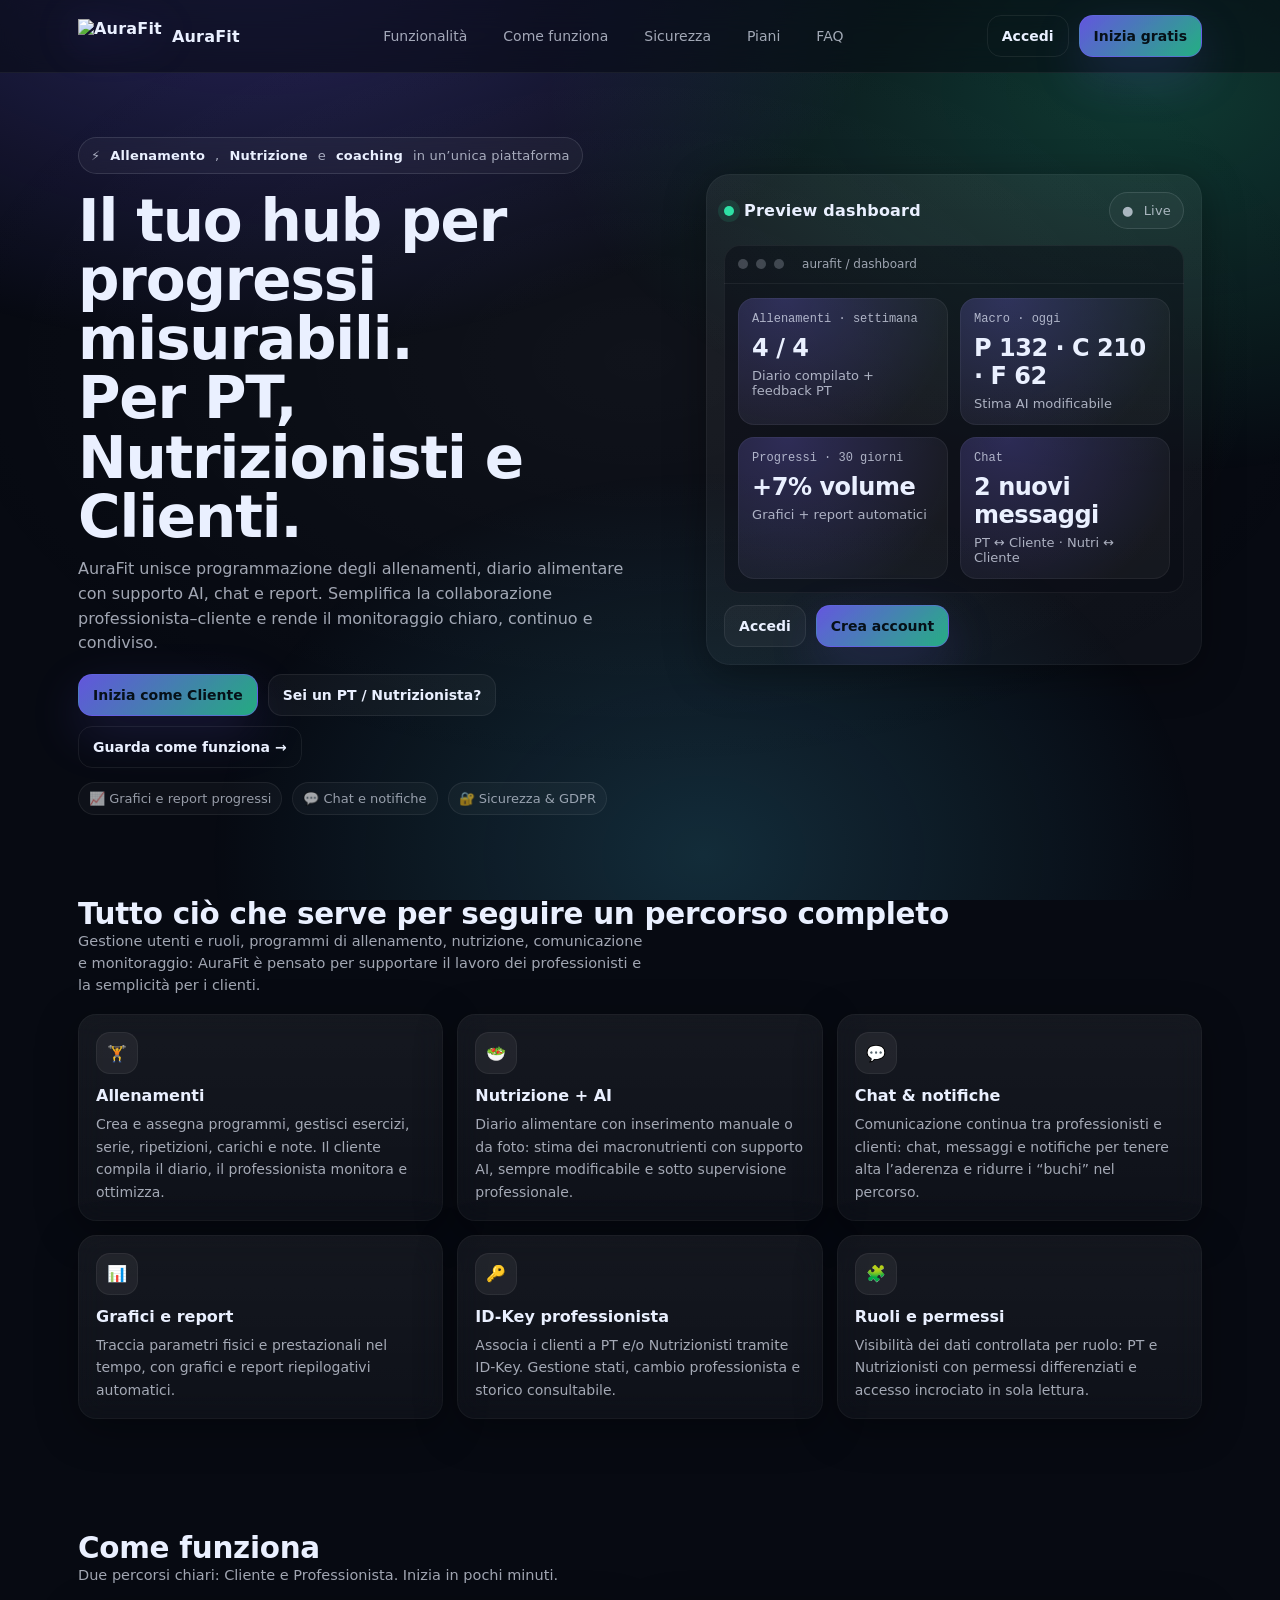
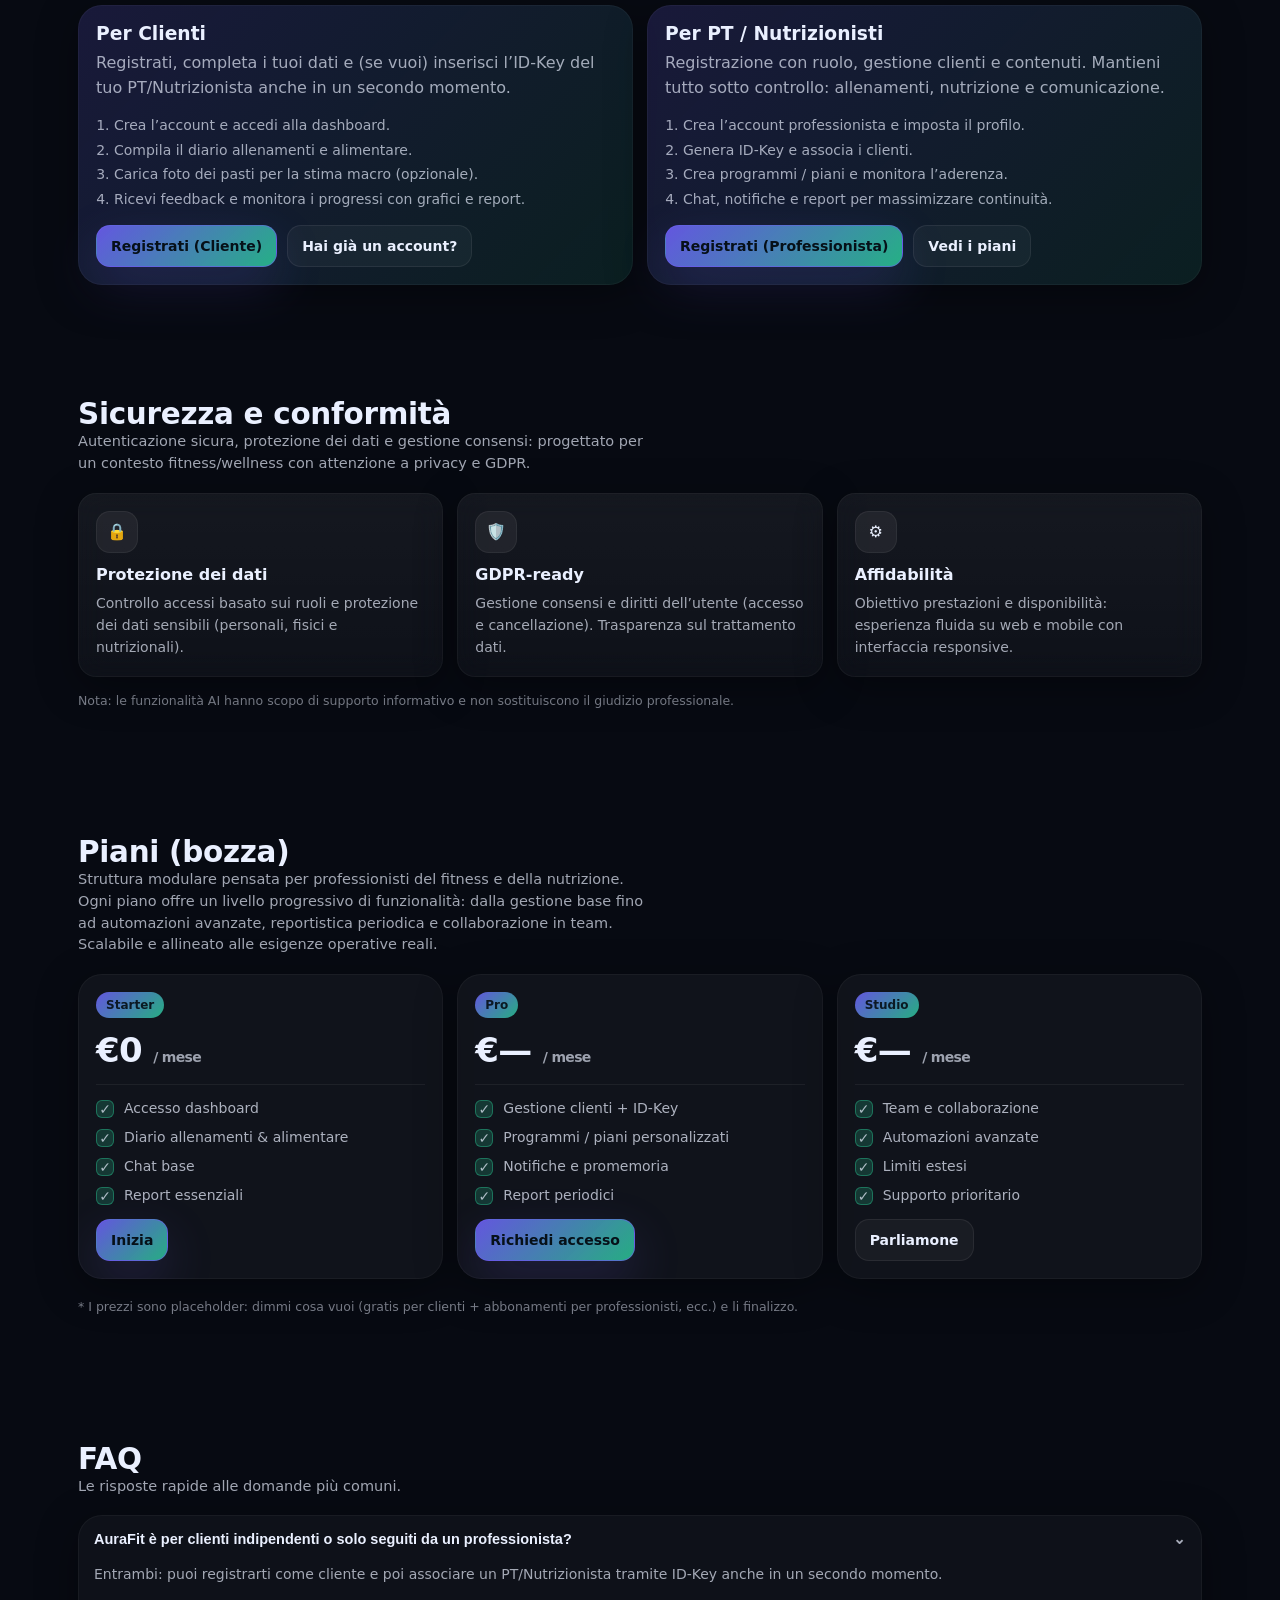
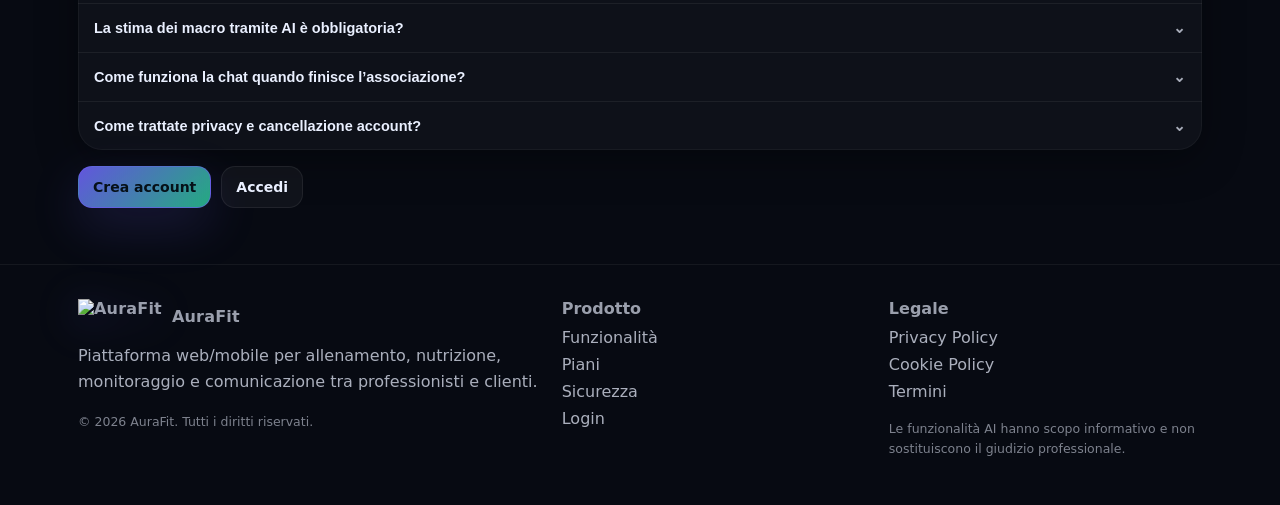
==== public/index_og.html @ 14cbbc84 "restyle landing page" ====
<!doctype html>
<html lang="it">
<head>
  <meta charset="utf-8" />
  <meta name="viewport" content="width=device-width,initial-scale=1" />
  <title>AuraFit — Allenamento, nutrizione e coaching in un’unica piattaforma</title>
  <meta name="description" content="AuraFit è la piattaforma per Personal Trainer, Nutrizionisti e Clienti: allenamenti, nutrizione con AI, chat e report. Sicura e GDPR-ready." />
  <meta property="og:title" content="AuraFit — Allenamento, nutrizione e coaching in un’unica piattaforma" />
  <meta property="og:description" content="Programmi di allenamento, diario alimentare con AI, chat e monitoraggio progressi. Per PT, Nutrizionisti e Clienti." />
  <meta property="og:type" content="website" />
  <meta name="theme-color" content="#0B0F19" />

  <style>
  :root{
    --bg:#070A12;
    --card: rgba(255,255,255,.06);
    --card2: rgba(255,255,255,.09);
    --text:#EAF0FF;
    --muted: rgba(234,240,255,.68);
    --line: rgba(234,240,255,.12);
    --brand1:#6D5EF3;
    --brand2:#2EE1A5;
    --brand3:#4CC9F0;
    --shadow: 0 18px 60px rgba(0,0,0,.45);
    --radius: 18px;
    --radius2: 24px;
    --max: 1160px;
    --mono: ui-monospace, SFMono-Regular, Menlo, Monaco, Consolas, "Liberation Mono","Courier New", monospace;
    --sans: ui-sans-serif, system-ui, -apple-system, Segoe UI, Roboto, Helvetica, Arial, "Apple Color Emoji","Segoe UI Emoji";
  }

  *{box-sizing:border-box}
  html, body { height: 100%; }

body{
  margin:0;
  font-family: var(--sans);
  color: var(--text);
  background: var(--bg);          /* UNIFORME */
  overflow-x:hidden;
  position: relative;
}

/* Layer fisso con l'effetto (non crea bande tra sezioni) */
body::before{
  content:"";
  position: fixed;
  inset: 0;
  z-index: -1;
  pointer-events: none;

  background:
    radial-gradient(1200px 800px at 20% -10%, rgba(109,94,243,.35), transparent 55%),
    radial-gradient(1100px 700px at 90% 10%, rgba(46,225,165,.22), transparent 55%),
    radial-gradient(900px 700px at 55% 95%, rgba(76,201,240,.18), transparent 55%);
}

/* (Opzionale) Un “velo” per rendere tutto più uniforme */
body::after{
  content:"";
  position: fixed;
  inset: 0;
  z-index: -1;
  pointer-events:none;

  background: radial-gradient(1200px 700px at 50% 40%, rgba(255,255,255,.04), transparent 60%);
}
  a{color:inherit; text-decoration:none}
  .container{width:100%; max-width: var(--max); margin:0 auto; padding:0 18px}

  .pill{
    display:inline-flex; align-items:center; gap:10px;
    padding:10px 12px;
    border: 1px solid var(--line);
    background: rgba(255,255,255,.04);
    border-radius: 999px;
    color: var(--muted);
    font-size: 13px;
    letter-spacing:.2px;
    backdrop-filter: blur(10px);
  }
  .pill b{color:var(--text)}

  .topbar{
    position: sticky; top:0; z-index:50;
    background: rgba(7,10,18,.55);
    backdrop-filter: blur(16px);
    border-bottom: 1px solid rgba(255,255,255,.06); /* più soft */
  }
  .nav{
    display:flex; align-items:center; justify-content:space-between;
    height:72px;
  }
  .brand{
    display:flex; align-items:center; gap:10px;
    font-weight: 700;
    letter-spacing:.2px;
  }
  .logo{
    width:34px;height:34px;border-radius: 10px;
    background: linear-gradient(135deg, var(--brand1), var(--brand2));
    box-shadow: 0 10px 30px rgba(109,94,243,.18);
    position:relative;
    overflow:hidden;
  }
    .logo-img{
  height: 34px;
  width: auto;
  display: block;
  filter: drop-shadow(0 6px 20px rgba(109,94,243,.35));
}

  .navlinks{display:flex; align-items:center; gap:16px}
  .navlinks a{
    color: var(--muted);
    padding:10px 10px;
    border-radius: 12px;
    transition: background .2s ease, color .2s ease;
    font-size: 14px;
  }
  .navlinks a:hover{background: rgba(255,255,255,.06); color: var(--text)}

  .actions{display:flex; align-items:center; gap:10px}
  .btn{
    display:inline-flex; align-items:center; justify-content:center; gap:10px;
    padding:12px 14px;
    border-radius: 14px;
    border: 1px solid rgba(255,255,255,.07); /* più soft */
    background: rgba(255,255,255,.04);
    color: var(--text);
    font-weight: 650;
    font-size: 14px;
    cursor:pointer;
    transition: transform .15s ease, background .2s ease, border-color .2s ease;
    white-space:nowrap;
  }
  .btn:hover{background: rgba(255,255,255,.07)}
  .btn:active{transform: translateY(1px)}
  .btn.primary{
    border-color: rgba(109,94,243,.55);
    background: linear-gradient(135deg, rgba(109,94,243,.9), rgba(46,225,165,.75));
    color: #061018;
    box-shadow: 0 18px 50px rgba(109,94,243,.18);
  }
  .btn.primary:hover{filter:saturate(1.06)}
  .btn.ghost{background: transparent;}

  .menuBtn{
    display:none;
    width:42px;height:42px;
    border-radius: 14px;
    border: 1px solid rgba(255,255,255,.07);
    background: rgba(255,255,255,.04);
    color: var(--text);
    cursor:pointer;
  }

  /* Mobile menu: MAI visibile su desktop */
  .mobileMenu{
    display:none;
    padding: 10px 0 14px;
    border-top: 1px solid rgba(255,255,255,.06); /* più soft */
  }
  @media (min-width: 981px){
    .mobileMenu{ display:none !important; }
  }
  @media (max-width: 980px){
    .mobileMenu.open{ display:block; }
  }

  /* Hero */
  .hero{ padding: 64px 0 26px; }
  .heroGrid{
    display:grid;
    grid-template-columns: 1.1fr .9fr;
    gap: 22px;
    align-items: start;
  }
  h1{
    margin: 18px 0 10px;
    font-size: clamp(34px, 4.6vw, 58px);
    line-height: 1.02;
    letter-spacing: -0.02em;
  }
  .lead{
    margin: 0 0 18px;
    color: var(--muted);
    font-size: clamp(15px, 1.25vw, 18px);
    line-height: 1.55;
    max-width: 56ch;
  }
  .heroCtas{display:flex; flex-wrap:wrap; gap:10px; margin-top: 18px}
  .micro{
    margin-top: 14px;
    display:flex; flex-wrap:wrap; gap:10px;
    color: rgba(234,240,255,.62);
    font-size: 13px;
  }
  .micro span{
    border: 1px solid rgba(255,255,255,.07); /* più soft */
    padding: 8px 10px;
    border-radius: 999px;
    background: rgba(255,255,255,.03);
  }

  /* Panels / Cards: niente bordi “netti”, ma inset soft per mantenere l’effetto */
  .panel,
  .card,
  .callout,
  .priceCard,
  .faq{
    border: none;
    box-shadow:
      0 10px 40px rgba(0,0,0,.35),
      inset 0 0 0 1px rgba(255,255,255,.04);
  }

  .panel{
    background: linear-gradient(180deg, rgba(255,255,255,.06), rgba(255,255,255,.03));
    border-radius: var(--radius2);
    overflow:hidden;
  }
  .panelTop{
    padding: 18px 18px 0;
    display:flex; align-items:center; justify-content:space-between;
    gap:14px;
  }
  .panelTitle{
    font-weight: 700;
    letter-spacing:.2px;
    display:flex; align-items:center; gap:10px;
  }
  .dot{
    width:10px;height:10px;border-radius:99px;
    background: var(--brand2);
    box-shadow: 0 0 0 6px rgba(46,225,165,.12);
  }
  .panelBody{padding: 16px 18px 18px}

  .mock{
    border: none;
    box-shadow: inset 0 0 0 1px rgba(255,255,255,.06);
    border-radius: 16px;
    background: rgba(7,10,18,.45);
    overflow:hidden;
  }
  .mockHeader{
    display:flex; align-items:center; gap:8px;
    padding: 12px 14px;
    border-bottom: 1px solid rgba(255,255,255,.06); /* più soft */
    color: rgba(234,240,255,.65);
    font-size: 12px;
  }
  .bubble{width:10px;height:10px;border-radius:99px; background: rgba(234,240,255,.22)}
  .mockGrid{
    padding: 14px;
    display:grid;
    grid-template-columns: 1fr 1fr;
    gap: 12px;
  }
  .tile{
    border: none;
    box-shadow: inset 0 0 0 1px rgba(255,255,255,.06);
    background: rgba(255,255,255,.04);
    border-radius: 16px;
    padding: 14px;
    min-height: 110px;
    position:relative;
    overflow:hidden;
  }
  .tile:after{
    content:"";
    position:absolute; inset:-40%;
    background: radial-gradient(circle at 30% 30%, rgba(109,94,243,.25), transparent 55%);
    transform: rotate(18deg);
    pointer-events:none;
  }
  .kpi{
    font-family: var(--mono);
    font-size: 12px;
    color: rgba(234,240,255,.70);
    margin-bottom: 8px;
    position:relative;
    z-index:1;
  }
  .big{
    font-size: 24px;
    font-weight: 800;
    letter-spacing: -0.02em;
    position:relative;
    z-index:1;
  }
  .small{
    margin-top: 6px;
    color: rgba(234,240,255,.70);
    font-size: 13px;
    position:relative;
    z-index:1;
  }

  /* Sections: aggiunge “fade” tra sezioni per eliminare le bande orizzontali */
  section{
    padding: 56px 0;
    position: relative;
  }

  .sectionHead{
    display:flex; align-items:flex-end; justify-content:space-between; gap:16px;
    margin-bottom: 18px;
  }
  .sectionHead h2{
    margin:0;
    font-size: clamp(22px, 2.3vw, 34px);
    letter-spacing: -0.01em;
  }
  .sectionHead p{
    margin:0;
    color: var(--muted);
    max-width: 62ch;
    line-height: 1.5;
    font-size: 14.5px;
  }

  .grid3{
    display:grid;
    grid-template-columns: repeat(3, 1fr);
    gap: 14px;
  }
  .card{
    background: linear-gradient(180deg, rgba(255,255,255,.06), rgba(255,255,255,.03));
    border-radius: var(--radius);
    padding: 18px;
    backdrop-filter: blur(14px);
  }
  .card .icon{
    width:42px;height:42px;border-radius: 14px;
    display:grid; place-items:center;
    background: rgba(255,255,255,.06);
    box-shadow: inset 0 0 0 1px rgba(255,255,255,.06);
    margin-bottom: 12px;
  }
  .card h3{margin:0 0 8px; font-size: 16px}
  .card p{margin:0; color: var(--muted); line-height: 1.6; font-size: 14px}

  .split{
    display:grid;
    grid-template-columns: 1fr 1fr;
    gap: 14px;
    align-items: stretch;
  }
  .list{
    margin: 0;
    padding-left: 18px;
    color: var(--muted);
    line-height: 1.75;
    font-size: 14px;
  }
  .callout{
    background: linear-gradient(135deg, rgba(109,94,243,.18), rgba(46,225,165,.10));
    border-radius: var(--radius2);
    padding: 18px;
  }
  .callout h3{margin:0 0 6px}
  .callout p{margin:0; color: var(--muted); line-height:1.6}

  /* Pricing */
  .pricing{
    display:grid;
    grid-template-columns: repeat(3, 1fr);
    gap: 14px;
  }
  .priceCard{
    background: rgba(255,255,255,.04);
    border-radius: var(--radius2);
    padding: 18px;
    position:relative;
    overflow:hidden;
  }
  .badge{
    display:inline-flex; align-items:center;
    font-size: 12px;
    color: rgba(6,16,24,.92);
    background: linear-gradient(135deg, rgba(109,94,243,.9), rgba(46,225,165,.75));
    padding: 6px 10px;
    border-radius: 999px;
    font-weight: 700;
  }
  .price{
    margin-top: 12px;
    font-size: 34px;
    font-weight: 900;
    letter-spacing: -0.02em;
  }
  .price small{font-size: 14px; color: rgba(234,240,255,.65); font-weight: 600}
  .hr{
    height:1px;
    background: rgba(255,255,255,.06); /* più soft */
    margin: 14px 0
  }
  .ul{
    list-style:none; padding:0; margin:0;
    display:grid; gap:10px;
    color: rgba(234,240,255,.72);
    font-size: 14px;
    line-height:1.35;
  }
  .ul li{display:flex; gap:10px}
  .check{
    width:18px;height:18px;border-radius: 6px;
    background: rgba(46,225,165,.18);
    box-shadow: inset 0 0 0 1px rgba(46,225,165,.35);
    display:grid; place-items:center;
    flex: 0 0 auto;
    margin-top: 1px;
  }

  /* FAQ */
  .faq{
    border-radius: var(--radius2);
    overflow:hidden;
    background: rgba(255,255,255,.03);
  }
  .faqItem{border-top: 1px solid rgba(255,255,255,.06)} /* più soft */
  .faqItem:first-child{border-top:0}
  .faqQ{
    width:100%;
    text-align:left;
    padding: 16px 16px;
    background: transparent;
    border:0;
    color: var(--text);
    display:flex; align-items:center; justify-content:space-between;
    font-weight: 700;
    font-size: 14.5px;
    cursor:pointer;
  }
  .faqA{
    padding: 0 16px 16px;
    color: var(--muted);
    line-height: 1.7;
    font-size: 14px;
    display:none;
  }
  .faqItem.open .faqA{display:block}
  .chev{opacity:.7}

  /* Footer: niente linea netta */
  footer{
    padding: 34px 0 46px;
    border-top: 1px solid rgba(255,255,255,.06); /* più soft */
    color: rgba(234,240,255,.65);
  }
  .footGrid{
    display:grid;
    grid-template-columns: 1.2fr .8fr .8fr;
    gap: 14px;
    align-items:start;
  }
  .footGrid a{color: rgba(234,240,255,.72)}
  .footGrid a:hover{color: var(--text)}
  .fineprint{
    margin-top: 18px;
    font-size: 12.5px;
    color: rgba(234,240,255,.52);
    line-height: 1.6;
  }

  /* Mobile */
  @media (max-width: 980px){
    .heroGrid{grid-template-columns: 1fr}
    .panel{order:2}
    .grid3{grid-template-columns: 1fr}
    .split{grid-template-columns: 1fr}
    .pricing{grid-template-columns: 1fr}
    .footGrid{grid-template-columns: 1fr}
    .navlinks{display:none}
    .menuBtn{display:inline-grid; place-items:center}

    .mobileMenu a{
      display:block;
      padding: 12px 10px;
      border-radius: 12px;
      color: var(--muted);
    }
    .mobileMenu a:hover{background: rgba(255,255,255,.05); color: var(--text)}
    .actions .btn.ghost{display:none}
  }
</style>
</head>

<body>
  <header class="topbar">
    <div class="container">
      <nav class="nav" aria-label="Top navigation">
        <a class="brand" href="../public/">
          <img
            src="https://i.imgur.com/q8qW3dv.png"
            alt="AuraFit"
            class="logo-img"
            />
            <span>AuraFit</span>
        </a>

        <div class="navlinks" aria-label="Primary">
          <a href="#funzionalita">Funzionalità</a>
          <a href="#come-funziona">Come funziona</a>
          <a href="#sicurezza">Sicurezza</a>
          <a href="#piani">Piani</a>
          <a href="#faq">FAQ</a>
        </div>

        <div class="actions">
          <a class="btn ghost" href="login.php">Accedi</a>
          <a class="btn primary" href="register.php?tipo=cliente">Inizia gratis</a>
          <button class="menuBtn" id="menuBtn" aria-label="Apri menu">
            ☰
          </button>
        </div>
      </nav>

      <div class="mobileMenu" id="mobileMenu" aria-label="Mobile menu">
        <a href="#funzionalita">Funzionalità</a>
        <a href="#come-funziona">Come funziona</a>
        <a href="#sicurezza">Sicurezza</a>
        <a href="#piani">Piani</a>
        <a href="#faq">FAQ</a>
        <a href="login.php">Accedi</a>
      </div>
    </div>
  </header>

  <main>
    <!-- HERO -->
    <section class="hero">
      <div class="container">
        <span class="pill">
          <span aria-hidden="true">⚡</span>
          <b>Allenamento</b>, <b>Nutrizione</b> e <b>coaching</b> in un’unica piattaforma
        </span>

        <div class="heroGrid">
          <div>
            <h1>Il tuo hub per progressi misurabili.<br/>Per PT, Nutrizionisti e Clienti.</h1>
            <p class="lead">
              AuraFit unisce programmazione degli allenamenti, diario alimentare con supporto AI, chat e report.
              Semplifica la collaborazione professionista–cliente e rende il monitoraggio chiaro, continuo e condiviso.
            </p>

            <div class="heroCtas">
              <a class="btn primary" href="register.php?tipo=cliente">Inizia come Cliente</a>
              <a class="btn" href="register.php?tipo=professionista">Sei un PT / Nutrizionista?</a>
              <a class="btn ghost" href="#come-funziona">Guarda come funziona →</a>
            </div>

            <div class="micro" role="list">
              <span role="listitem">📈 Grafici e report progressi</span>
              <span role="listitem">💬 Chat e notifiche</span>
              <span role="listitem">🔐 Sicurezza & GDPR</span>
            </div>
          </div>

          <aside class="panel" aria-label="Preview dashboard">
            <div class="panelTop">
              <div class="panelTitle"><span class="dot"></span> Preview dashboard</div>
              <span class="pill"><span aria-hidden="true">●</span> Live</span>
            </div>
            <div class="panelBody">
              <div class="mock">
                <div class="mockHeader">
                  <span class="bubble"></span><span class="bubble"></span><span class="bubble"></span>
                  <span style="margin-left:10px;">aurafit / dashboard</span>
                </div>
                <div class="mockGrid">
                  <div class="tile">
                    <div class="kpi">Allenamenti · settimana</div>
                    <div class="big">4 / 4</div>
                    <div class="small">Diario compilato + feedback PT</div>
                  </div>
                  <div class="tile">
                    <div class="kpi">Macro · oggi</div>
                    <div class="big">P 132 · C 210 · F 62</div>
                    <div class="small">Stima AI modificabile</div>
                  </div>
                  <div class="tile">
                    <div class="kpi">Progressi · 30 giorni</div>
                    <div class="big">+7% volume</div>
                    <div class="small">Grafici + report automatici</div>
                  </div>
                  <div class="tile">
                    <div class="kpi">Chat</div>
                    <div class="big">2 nuovi messaggi</div>
                    <div class="small">PT ↔ Cliente · Nutri ↔ Cliente</div>
                  </div>
                </div>
              </div>

              <div style="margin-top:12px; display:flex; gap:10px; flex-wrap:wrap;">
                <a class="btn" href="login.php">Accedi</a>
                <a class="btn primary" href="register.php?tipo=cliente">Crea account</a>
              </div>
            </div>
          </aside>
        </div>
      </div>
    </section>

    <!-- FEATURES -->
    <section id="funzionalita">
      <div class="container">
        <div class="sectionHead">
          <div>
            <h2>Tutto ciò che serve per seguire un percorso completo</h2>
            <p>
              Gestione utenti e ruoli, programmi di allenamento, nutrizione, comunicazione e monitoraggio:
              AuraFit è pensato per supportare il lavoro dei professionisti e la semplicità per i clienti.
            </p>
          </div>
        </div>

        <div class="grid3">
          <article class="card">
            <div class="icon">🏋️</div>
            <h3>Allenamenti</h3>
            <p>
              Crea e assegna programmi, gestisci esercizi, serie, ripetizioni, carichi e note. Il cliente compila il diario,
              il professionista monitora e ottimizza.
            </p>
          </article>

          <article class="card">
            <div class="icon">🥗</div>
            <h3>Nutrizione + AI</h3>
            <p>
              Diario alimentare con inserimento manuale o da foto: stima dei macronutrienti con supporto AI,
              sempre modificabile e sotto supervisione professionale.
            </p>
          </article>

          <article class="card">
            <div class="icon">💬</div>
            <h3>Chat & notifiche</h3>
            <p>
              Comunicazione continua tra professionisti e clienti: chat, messaggi e notifiche per tenere alta l’aderenza
              e ridurre i “buchi” nel percorso.
            </p>
          </article>

          <article class="card">
            <div class="icon">📊</div>
            <h3>Grafici e report</h3>
            <p>
              Traccia parametri fisici e prestazionali nel tempo, con grafici e report riepilogativi automatici.
            </p>
          </article>

          <article class="card">
            <div class="icon">🔑</div>
            <h3>ID-Key professionista</h3>
            <p>
              Associa i clienti a PT e/o Nutrizionisti tramite ID-Key. Gestione stati, cambio professionista e storico consultabile.
            </p>
          </article>

          <article class="card">
            <div class="icon">🧩</div>
            <h3>Ruoli e permessi</h3>
            <p>
              Visibilità dei dati controllata per ruolo: PT e Nutrizionisti con permessi differenziati e accesso incrociato in sola lettura.
            </p>
          </article>
        </div>
      </div>
    </section>

    <!-- HOW IT WORKS -->
    <section id="come-funziona">
      <div class="container">
        <div class="sectionHead">
          <div>
            <h2>Come funziona</h2>
            <p>Due percorsi chiari: Cliente e Professionista. Inizia in pochi minuti.</p>
          </div>
        </div>

        <div class="split">
          <div class="callout">
            <h3>Per Clienti</h3>
            <p style="margin-bottom:12px;">
              Registrati, completa i tuoi dati e (se vuoi) inserisci l’ID-Key del tuo PT/Nutrizionista anche in un secondo momento.
            </p>
            <ol class="list">
              <li>Crea l’account e accedi alla dashboard.</li>
              <li>Compila il diario allenamenti e alimentare.</li>
              <li>Carica foto dei pasti per la stima macro (opzionale).</li>
              <li>Ricevi feedback e monitora i progressi con grafici e report.</li>
            </ol>
            <div style="margin-top:14px; display:flex; gap:10px; flex-wrap:wrap;">
              <a class="btn primary" href="register.php?tipo=cliente">Registrati (Cliente)</a>
              <a class="btn" href="login.php">Hai già un account?</a>
            </div>
          </div>

          <div class="callout">
            <h3>Per PT / Nutrizionisti</h3>
            <p style="margin-bottom:12px;">
              Registrazione con ruolo, gestione clienti e contenuti. Mantieni tutto sotto controllo: allenamenti, nutrizione e comunicazione.
            </p>
            <ol class="list">
              <li>Crea l’account professionista e imposta il profilo.</li>
              <li>Genera ID-Key e associa i clienti.</li>
              <li>Crea programmi / piani e monitora l’aderenza.</li>
              <li>Chat, notifiche e report per massimizzare continuità.</li>
            </ol>
            <div style="margin-top:14px; display:flex; gap:10px; flex-wrap:wrap;">
              <a class="btn primary" href="register.php?tipo=professionista">Registrati (Professionista)</a>
              <a class="btn" href="#piani">Vedi i piani</a>
            </div>
          </div>
        </div>
      </div>
    </section>

    <!-- SECURITY -->
    <section id="sicurezza">
      <div class="container">
        <div class="sectionHead">
          <div>
            <h2>Sicurezza e conformità</h2>
            <p>
              Autenticazione sicura, protezione dei dati e gestione consensi: progettato per un contesto fitness/wellness
              con attenzione a privacy e GDPR.
            </p>
          </div>
        </div>

        <div class="grid3">
          <article class="card">
            <div class="icon">🔒</div>
            <h3>Protezione dei dati</h3>
            <p>
              Controllo accessi basato sui ruoli e protezione dei dati sensibili (personali, fisici e nutrizionali).
            </p>
          </article>
          <article class="card">
            <div class="icon">🛡️</div>
            <h3>GDPR-ready</h3>
            <p>
              Gestione consensi e diritti dell’utente (accesso e cancellazione). Trasparenza sul trattamento dati.
            </p>
          </article>
          <article class="card">
            <div class="icon">⚙️</div>
            <h3>Affidabilità</h3>
            <p>
              Obiettivo prestazioni e disponibilità: esperienza fluida su web e mobile con interfaccia responsive.
            </p>
          </article>
        </div>

        <p class="fineprint" style="margin-top:14px;">
          Nota: le funzionalità AI hanno scopo di supporto informativo e non sostituiscono il giudizio professionale.
        </p>
      </div>
    </section>

    <!-- PRICING -->
    <section id="piani">
      <div class="container">
        <div class="sectionHead">
          <div>
            <h2>Piani (bozza)</h2>
            <p>
             Struttura modulare pensata per professionisti del fitness e della nutrizione.
               Ogni piano offre un livello progressivo di funzionalità: dalla gestione base fino ad automazioni avanzate,
                reportistica periodica e collaborazione in team. Scalabile e allineato alle esigenze operative reali.
            </p>
          </div>
        </div>

        <div class="pricing">
          <div class="priceCard">
            <div class="badge">Starter</div>
            <div class="price">€0 <small>/ mese</small></div>
            <div class="hr"></div>
            <ul class="ul">
              <li><span class="check">✓</span><span>Accesso dashboard</span></li>
              <li><span class="check">✓</span><span>Diario allenamenti & alimentare</span></li>
              <li><span class="check">✓</span><span>Chat base</span></li>
              <li><span class="check">✓</span><span>Report essenziali</span></li>
            </ul>
            <div style="margin-top:14px;">
              <a class="btn primary" href="register.php?tipo=cliente">Inizia</a>
            </div>
          </div>

          <div class="priceCard" style="border-color: rgba(109,94,243,.35);">
            <div class="badge">Pro</div>
            <div class="price">€— <small>/ mese</small></div>
            <div class="hr"></div>
            <ul class="ul">
              <li><span class="check">✓</span><span>Gestione clienti + ID-Key</span></li>
              <li><span class="check">✓</span><span>Programmi / piani personalizzati</span></li>
              <li><span class="check">✓</span><span>Notifiche e promemoria</span></li>
              <li><span class="check">✓</span><span>Report periodici</span></li>
            </ul>
            <div style="margin-top:14px;">
              <a class="btn primary" href="register.php?tipo=professionista">Richiedi accesso</a>
            </div>
          </div>

          <div class="priceCard">
            <div class="badge">Studio</div>
            <div class="price">€— <small>/ mese</small></div>
            <div class="hr"></div>
            <ul class="ul">
              <li><span class="check">✓</span><span>Team e collaborazione</span></li>
              <li><span class="check">✓</span><span>Automazioni avanzate</span></li>
              <li><span class="check">✓</span><span>Limiti estesi</span></li>
              <li><span class="check">✓</span><span>Supporto prioritario</span></li>
            </ul>
            <div style="margin-top:14px;">
              <a class="btn" href="#faq">Parliamone</a>
            </div>
          </div>
        </div>

        <p class="fineprint">
          * I prezzi sono placeholder: dimmi cosa vuoi (gratis per clienti + abbonamenti per professionisti, ecc.) e li finalizzo.
        </p>
      </div>
    </section>

    <!-- FAQ -->
    <section id="faq">
      <div class="container">
        <div class="sectionHead">
          <div>
            <h2>FAQ</h2>
            <p>Le risposte rapide alle domande più comuni.</p>
          </div>
        </div>

        <div class="faq" role="list">
          <div class="faqItem open" role="listitem">
            <button class="faqQ" type="button">
              AuraFit è per clienti indipendenti o solo seguiti da un professionista?
              <span class="chev">⌄</span>
            </button>
            <div class="faqA">
              Entrambi: puoi registrarti come cliente e poi associare un PT/Nutrizionista tramite ID-Key anche in un secondo momento.
            </div>
          </div>

          <div class="faqItem" role="listitem">
            <button class="faqQ" type="button">
              La stima dei macro tramite AI è obbligatoria?
              <span class="chev">⌄</span>
            </button>
            <div class="faqA">
              No. È un supporto opzionale: puoi inserire manualmente i pasti oppure usare la foto per velocizzare. I valori restano modificabili.
            </div>
          </div>

          <div class="faqItem" role="listitem">
            <button class="faqQ" type="button">
              Come funziona la chat quando finisce l’associazione?
              <span class="chev">⌄</span>
            </button>
            <div class="faqA">
              Alla cessazione dell’associazione la chat viene disabilitata, mantenendo lo storico consultabile dove previsto.
            </div>
          </div>

          <div class="faqItem" role="listitem">
            <button class="faqQ" type="button">
              Come trattate privacy e cancellazione account?
              <span class="chev">⌄</span>
            </button>
            <div class="faqA">
              AuraFit è progettato per supportare gestione consensi e diritti dell’utente (accesso e cancellazione), con attenzione alla conformità GDPR.
            </div>
          </div>
        </div>

        <div style="margin-top:16px; display:flex; gap:10px; flex-wrap:wrap;">
          <a class="btn primary" href="register.php?tipo=cliente">Crea account</a>
          <a class="btn" href="login.php">Accedi</a>
        </div>
      </div>
    </section>
  </main>

  <footer>
    <div class="container">
      <div class="footGrid">
        <div>
          <div class="brand" style="margin-bottom:10px;">
            <img
            src="https://i.imgur.com/q8qW3dv.png"
            alt="AuraFit"
            class="logo-img"
            />
            <span>AuraFit</span>
          </div>
          <div style="color: rgba(234,240,255,.72); line-height:1.6;">
            Piattaforma web/mobile per allenamento, nutrizione, monitoraggio e comunicazione tra professionisti e clienti.
          </div>
          <div class="fineprint">
            © <span id="year"></span> AuraFit. Tutti i diritti riservati.
          </div>
        </div>

        <div>
          <div style="font-weight:800; margin-bottom:10px;">Prodotto</div>
          <div style="display:grid; gap:8px;">
            <a href="#funzionalita">Funzionalità</a>
            <a href="#piani">Piani</a>
            <a href="#sicurezza">Sicurezza</a>
            <a href="login.php">Login</a>
          </div>
        </div>

        <div>
          <div style="font-weight:800; margin-bottom:10px;">Legale</div>
          <div style="display:grid; gap:8px;">
            <a href="#">Privacy Policy</a>
            <a href="#">Cookie Policy</a>
            <a href="#">Termini</a>
          </div>
          <div class="fineprint">
            Le funzionalità AI hanno scopo informativo e non sostituiscono il giudizio professionale.
          </div>
        </div>
      </div>
    </div>
  </footer>

  <script>
    // Navbar mobile
    const menuBtn = document.getElementById('menuBtn');
    const mobileMenu = document.getElementById('mobileMenu');
    if (menuBtn && mobileMenu) {
      menuBtn.addEventListener('click', () => {
        mobileMenu.classList.toggle('open');
      });
      mobileMenu.querySelectorAll('a').forEach(a => {
        a.addEventListener('click', () => mobileMenu.classList.remove('open'));
      });
    }

    // FAQ accordion
    document.querySelectorAll('.faqItem .faqQ').forEach(btn => {
      btn.addEventListener('click', () => {
        const item = btn.closest('.faqItem');
        const isOpen = item.classList.contains('open');
        document.querySelectorAll('.faqItem').forEach(x => x.classList.remove('open'));
        if (!isOpen) item.classList.add('open');
      });
    });

    // year
    document.getElementById('year').textContent = new Date().getFullYear();
  </script>
</body>
</html>
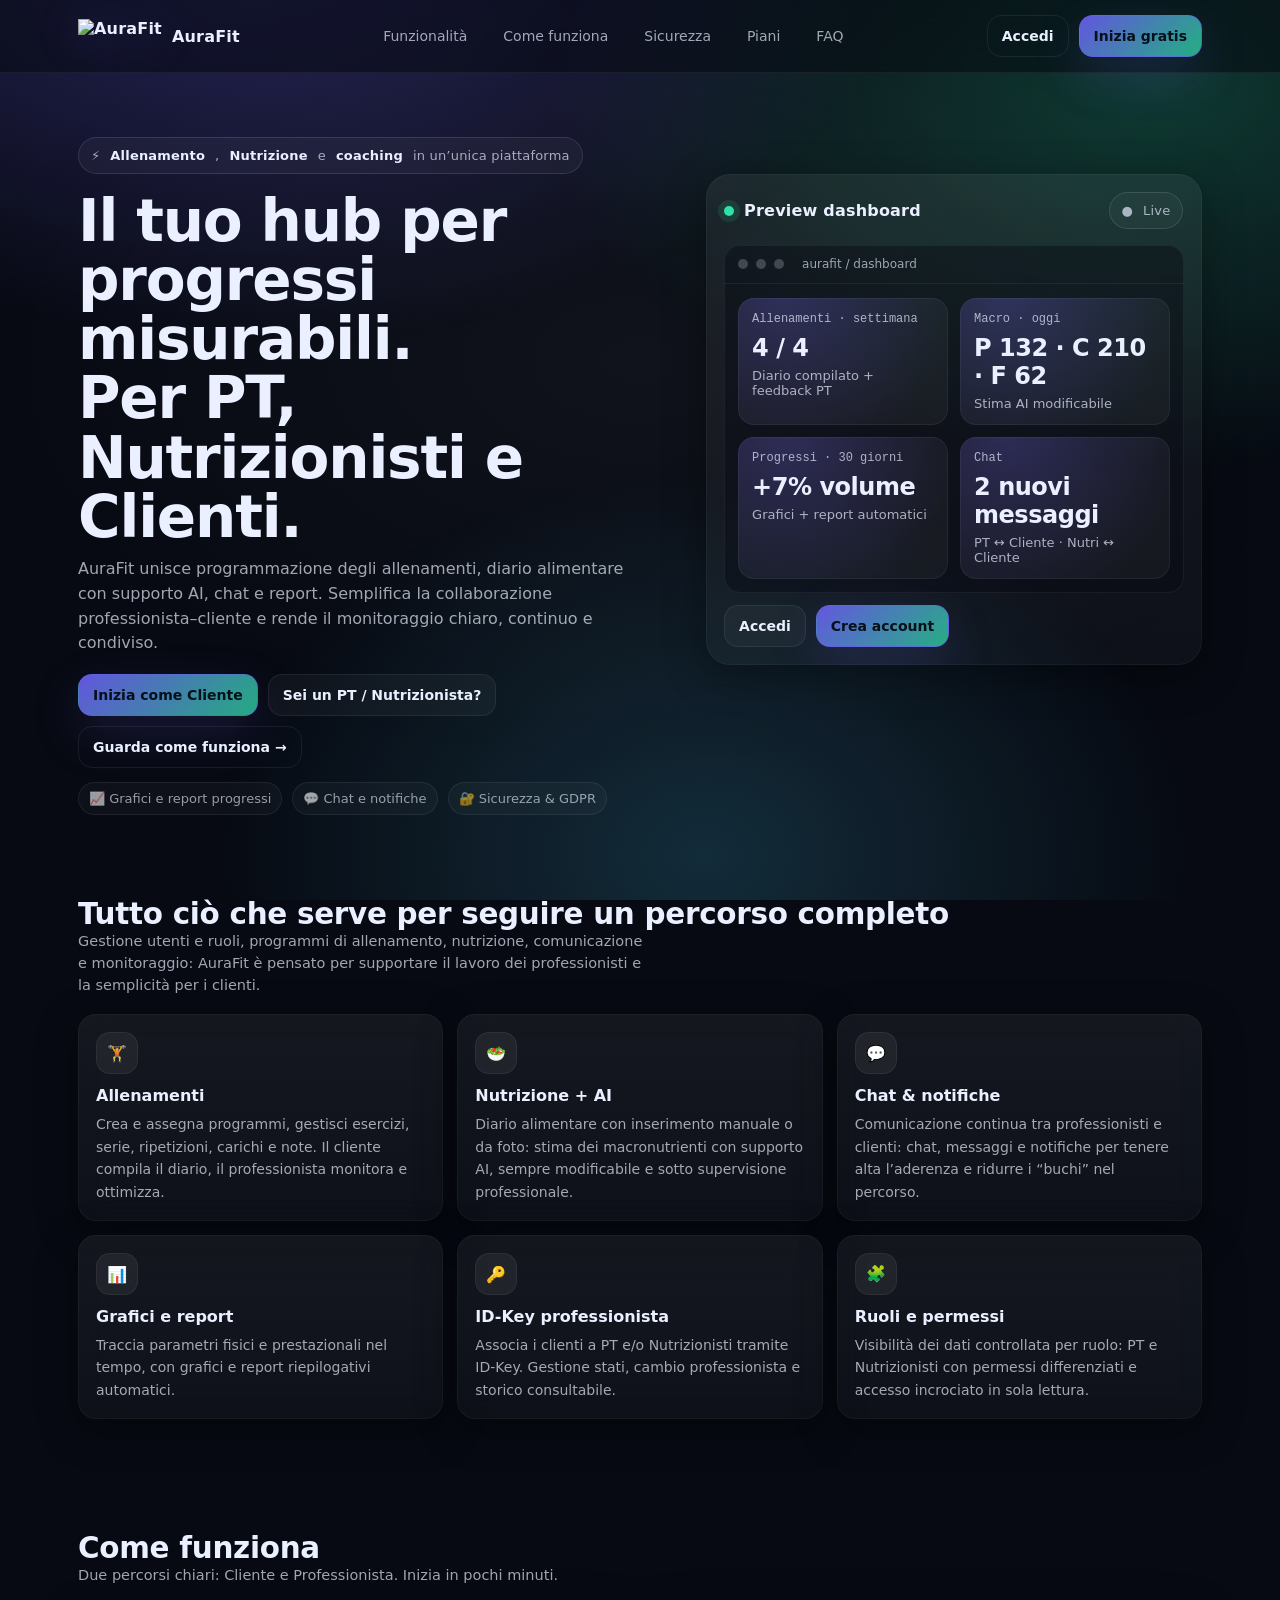
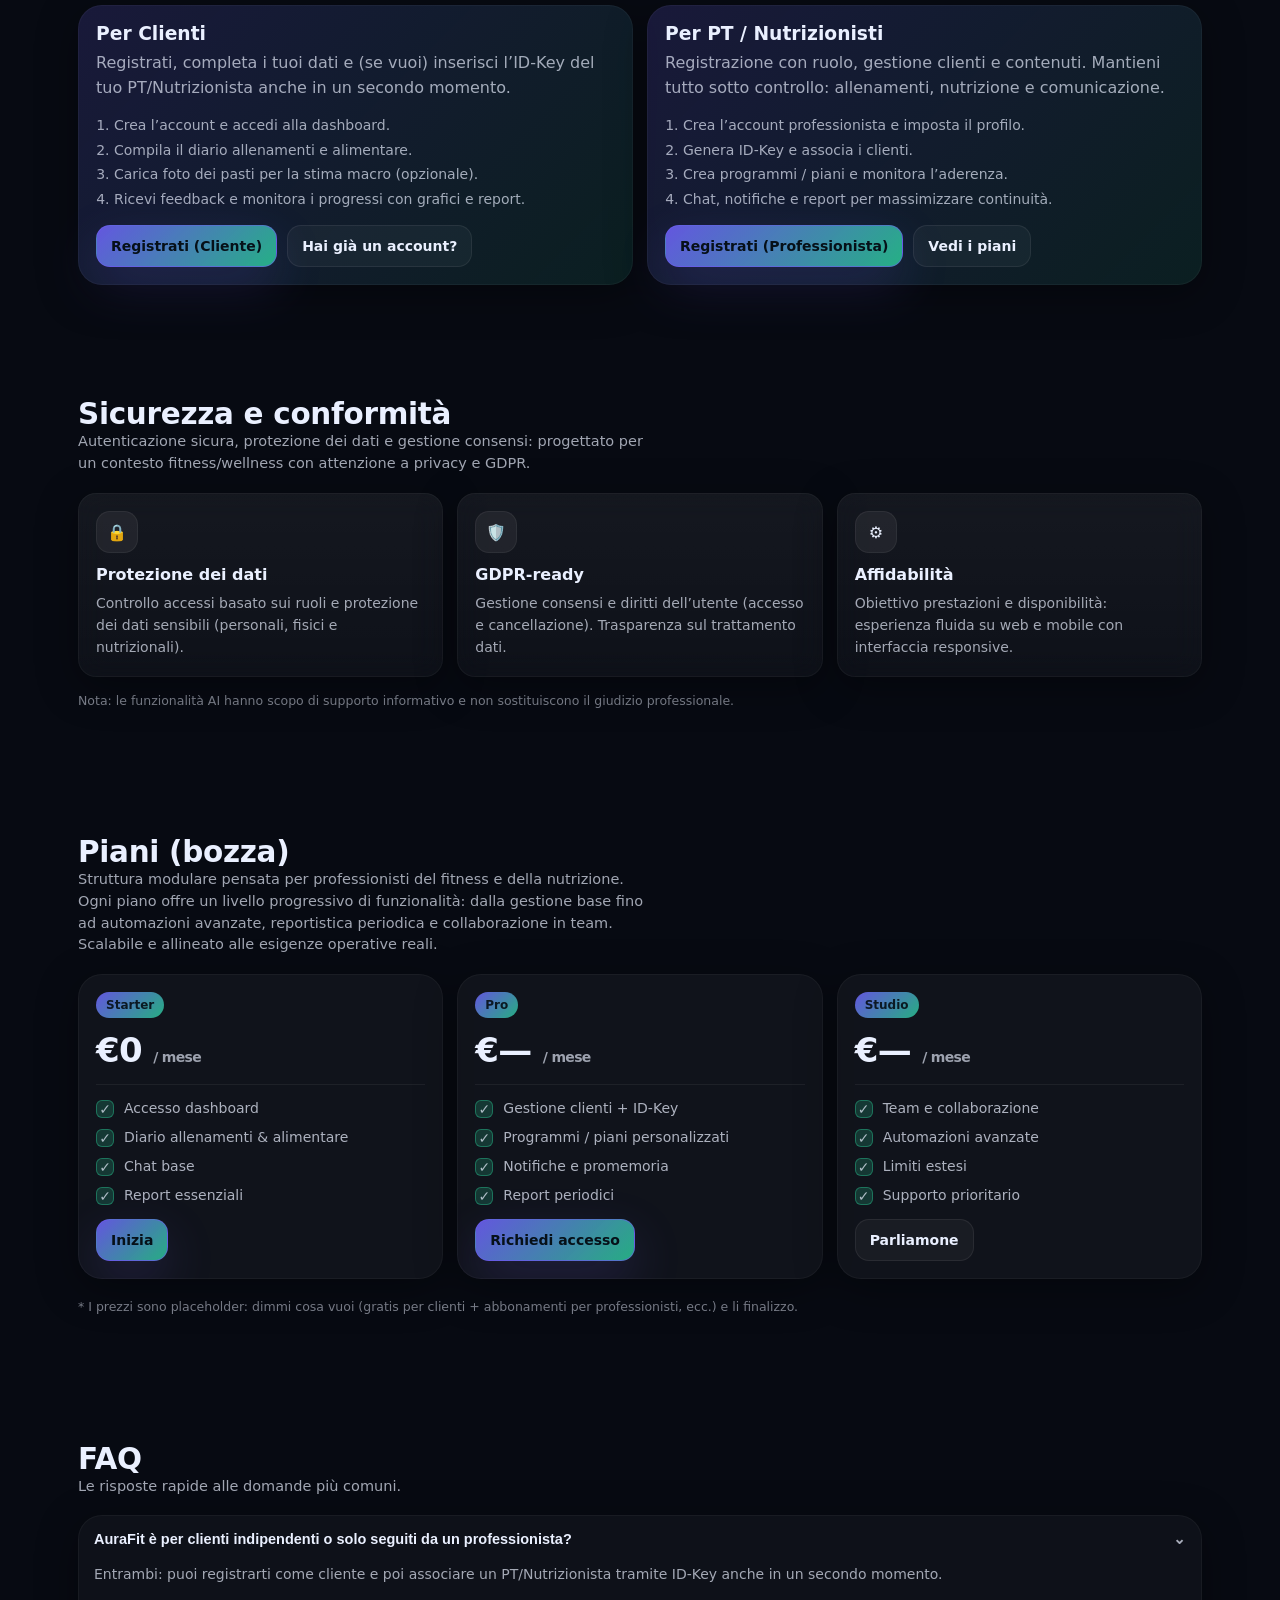
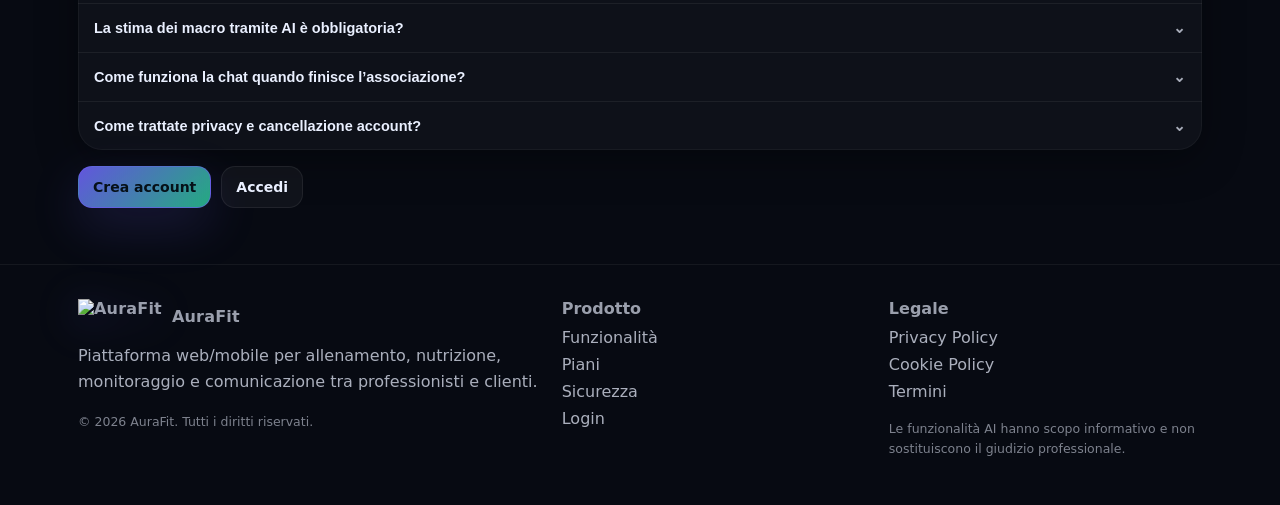
==== commit 9783c645: "Rimuove logo.png dal repo e prepara upload manuale" ====
--- a/public/index_og.html
+++ b/public/index_og.html
@@ -494,7 +494,7 @@
       <nav class="nav" aria-label="Top navigation">
         <a class="brand" href="../public/">
           <img
-            src="https://i.imgur.com/q8qW3dv.png"
+            src="/media/logo.png"
             alt="AuraFit"
             class="logo-img"
             />
@@ -896,7 +896,7 @@
         <div>
           <div class="brand" style="margin-bottom:10px;">
             <img
-            src="https://i.imgur.com/q8qW3dv.png"
+            src="/media/logo.png"
             alt="AuraFit"
             class="logo-img"
             />
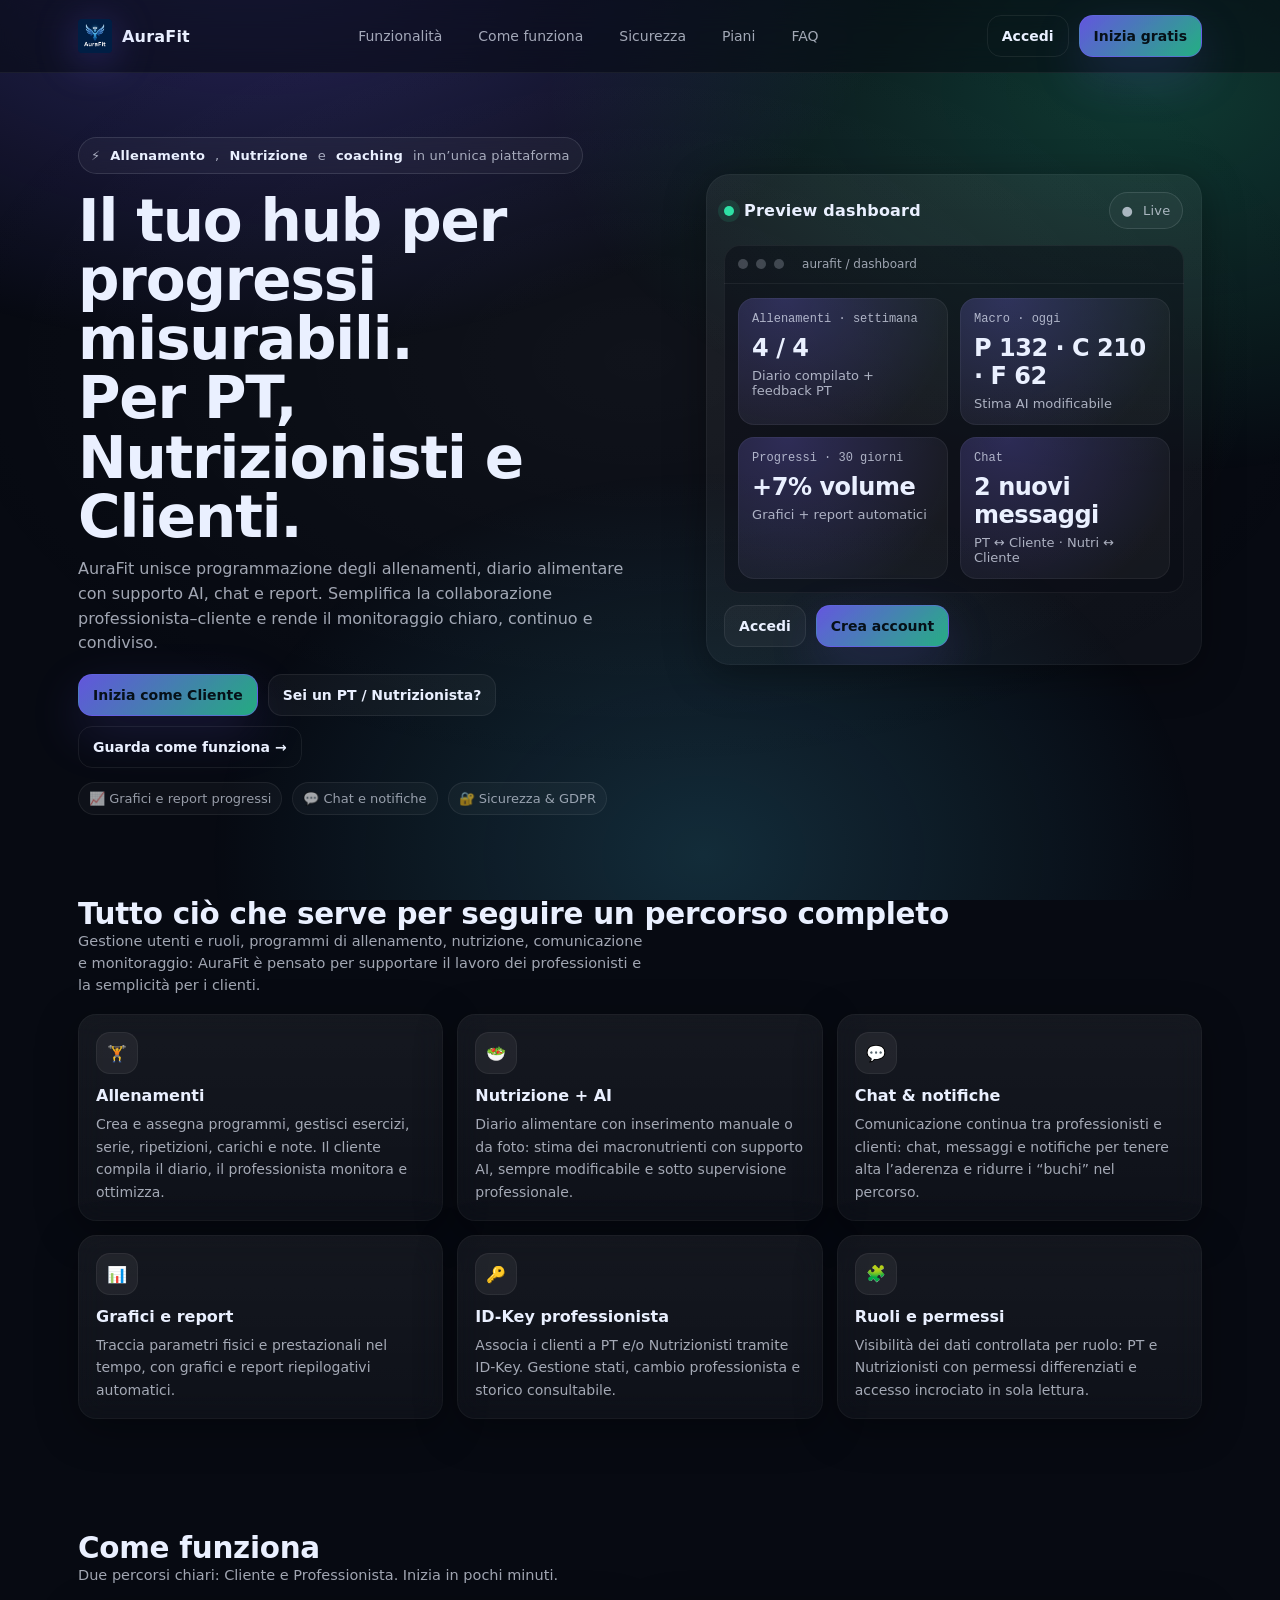
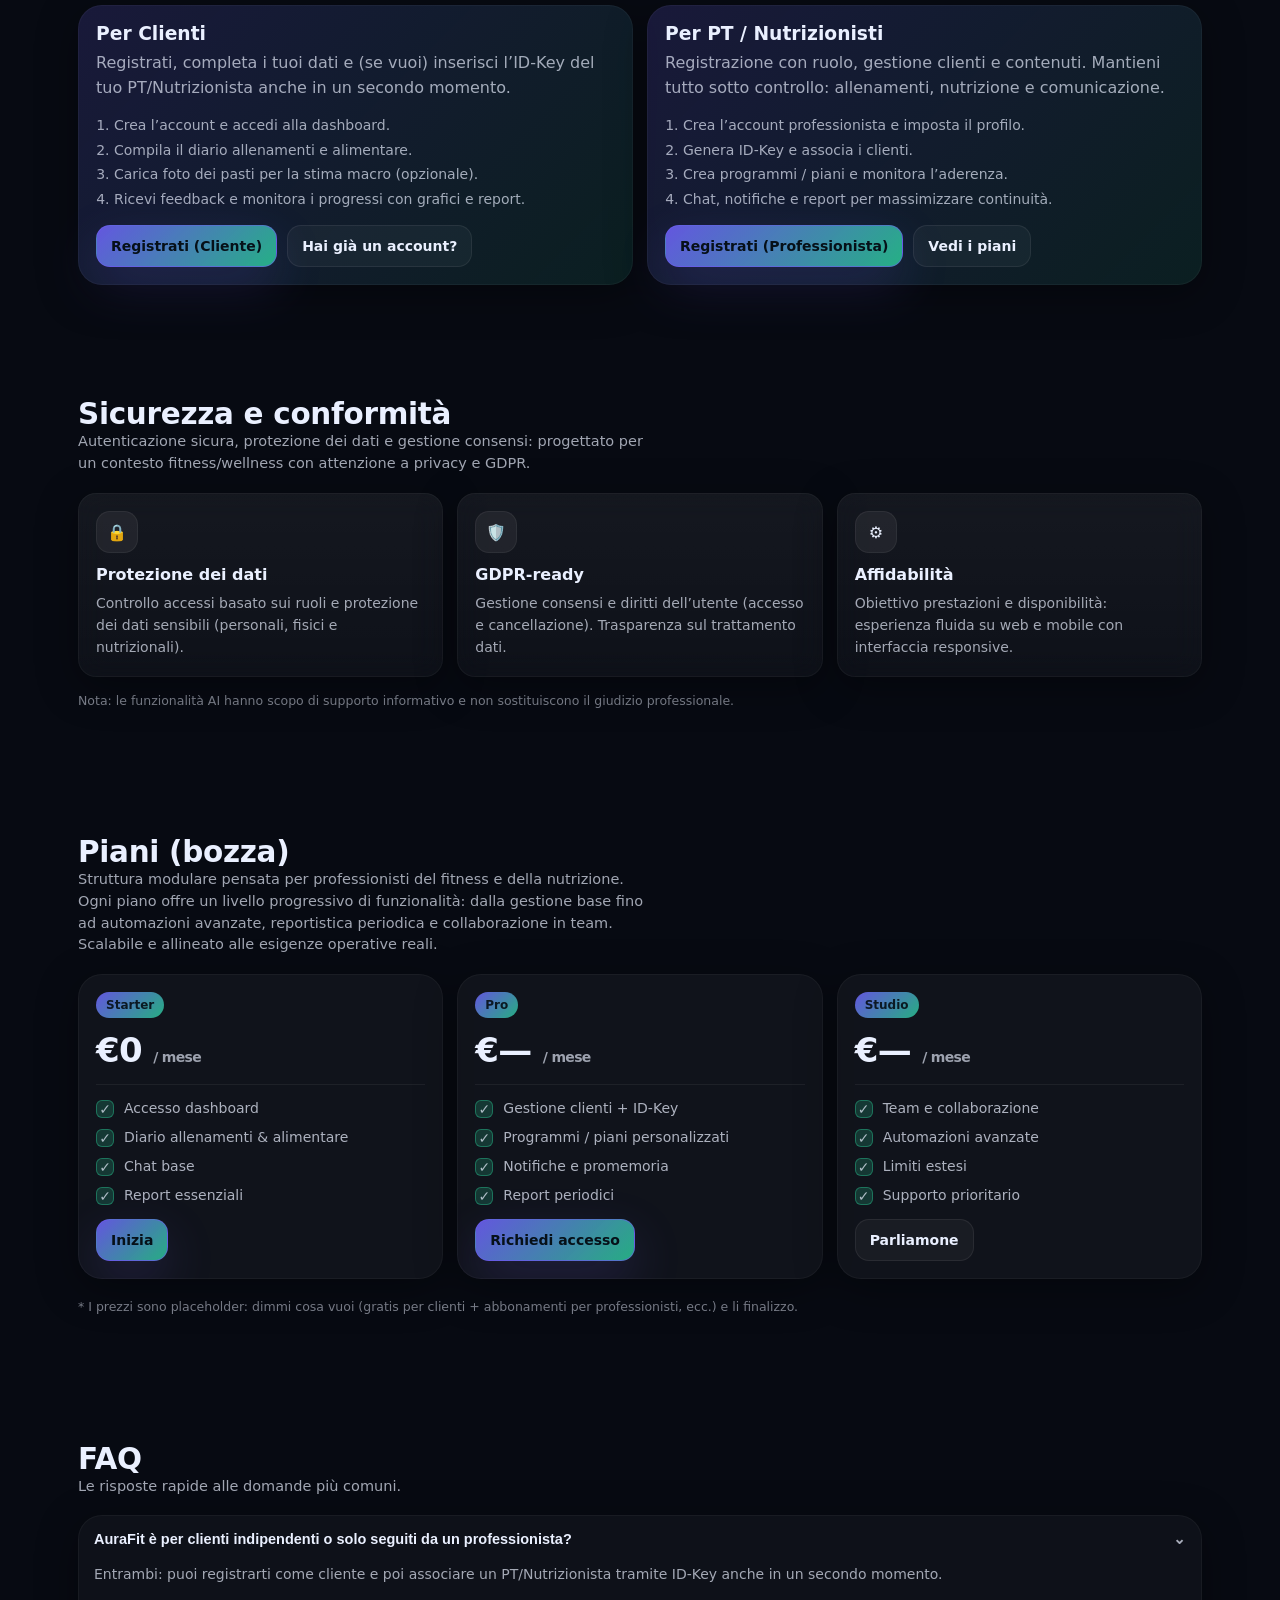
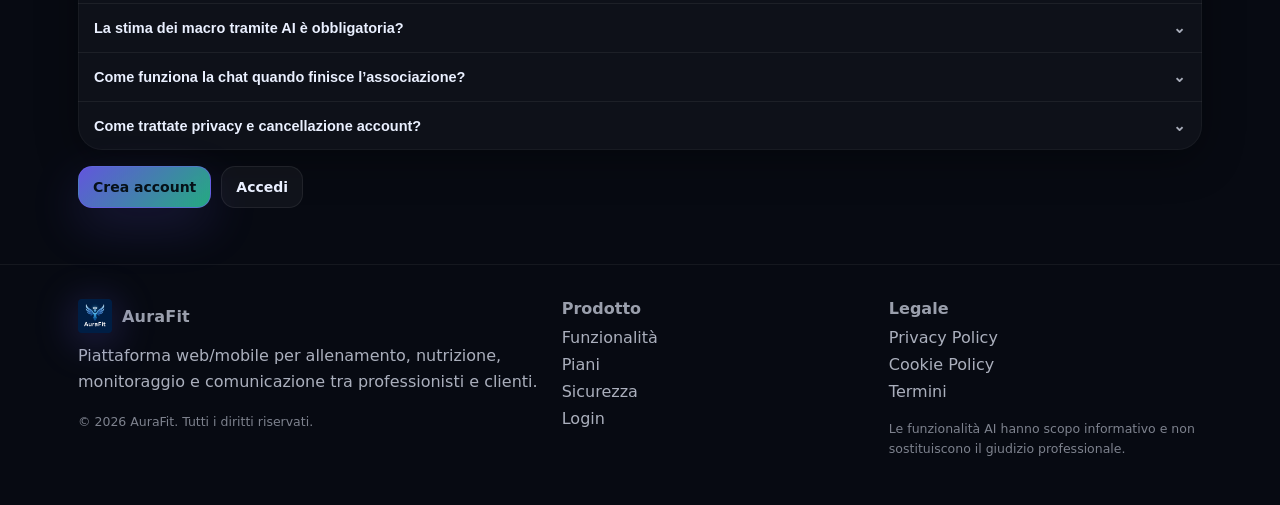
==== commit b4802d98: "Corregge path logo media nelle pagine pubbliche e dashboard" ====
--- a/public/index_og.html
+++ b/public/index_og.html
@@ -494,7 +494,7 @@
       <nav class="nav" aria-label="Top navigation">
         <a class="brand" href="../public/">
           <img
-            src="/media/logo.png"
+            src="media/logo.png"
             alt="AuraFit"
             class="logo-img"
             />
@@ -896,7 +896,7 @@
         <div>
           <div class="brand" style="margin-bottom:10px;">
             <img
-            src="/media/logo.png"
+            src="media/logo.png"
             alt="AuraFit"
             class="logo-img"
             />
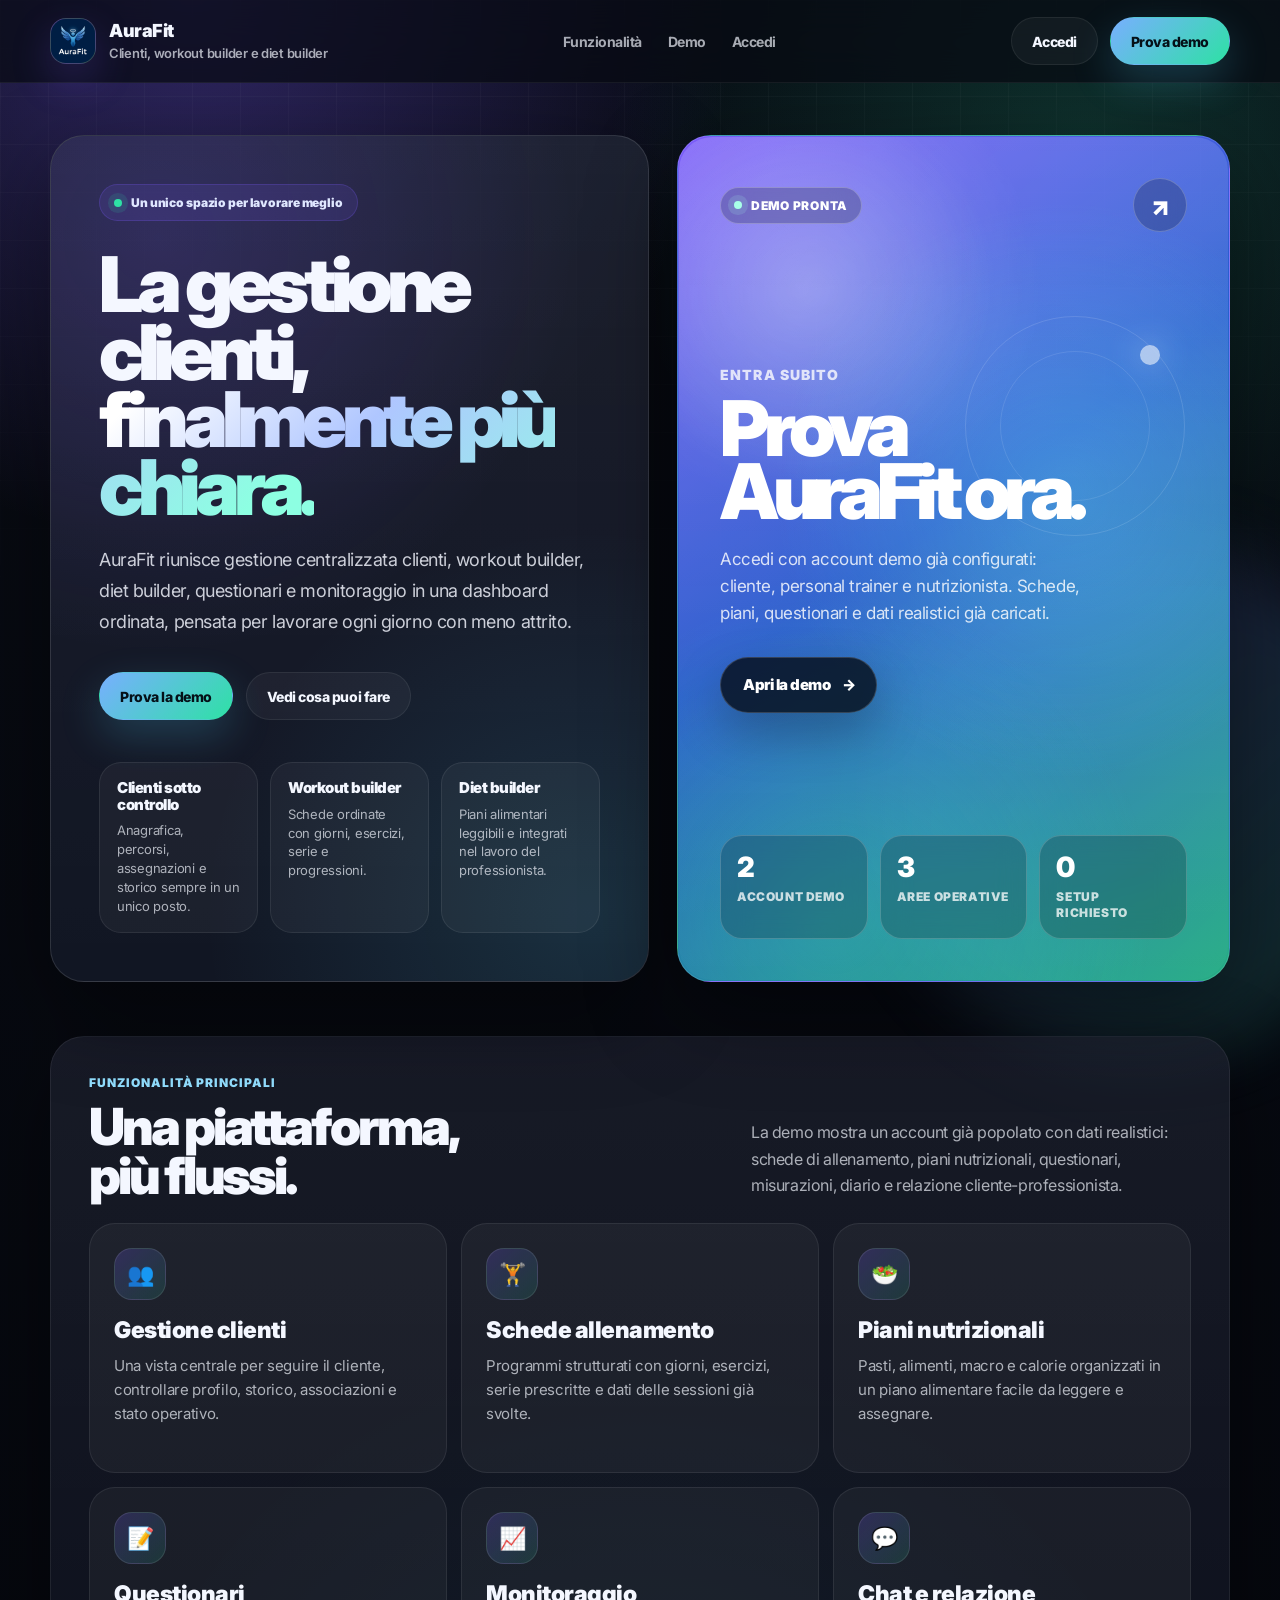
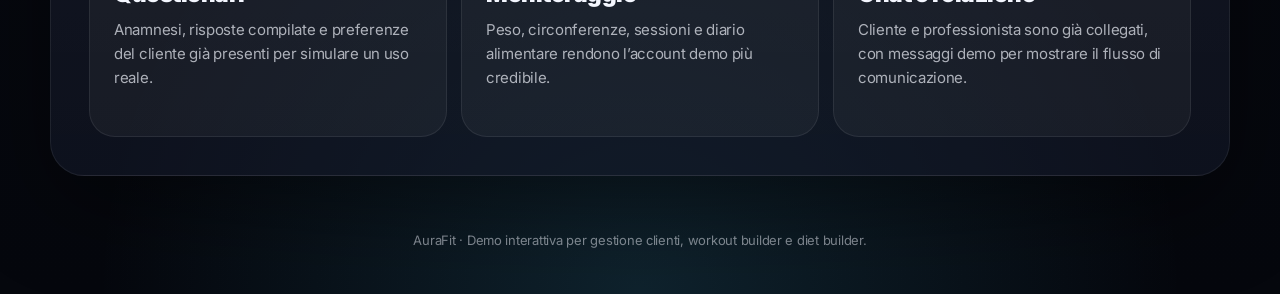
==== commit a86ad9a2: "Update index_og.html" ====
--- a/public/index_og.html
+++ b/public/index_og.html
@@ -1,965 +1,1020 @@
-<!doctype html>
+<!DOCTYPE html>
 <html lang="it">
 <head>
-  <meta charset="utf-8" />
-  <meta name="viewport" content="width=device-width,initial-scale=1" />
-  <title>AuraFit — Allenamento, nutrizione e coaching in un’unica piattaforma</title>
-  <meta name="description" content="AuraFit è la piattaforma per Personal Trainer, Nutrizionisti e Clienti: allenamenti, nutrizione con AI, chat e report. Sicura e GDPR-ready." />
-  <meta property="og:title" content="AuraFit — Allenamento, nutrizione e coaching in un’unica piattaforma" />
-  <meta property="og:description" content="Programmi di allenamento, diario alimentare con AI, chat e monitoraggio progressi. Per PT, Nutrizionisti e Clienti." />
-  <meta property="og:type" content="website" />
-  <meta name="theme-color" content="#0B0F19" />
+  <meta charset="UTF-8" />
+  <meta name="viewport" content="width=device-width, initial-scale=1.0" />
+  <meta name="theme-color" content="#070A12" />
+
+  <link rel="apple-touch-icon" href="/media/apple-touch-icon.png" />
+  <link rel="manifest" href="/manifest.json" />
+
+  <title>AuraFit — Gestione clienti, workout builder e diet builder</title>
+
+  <link rel="preconnect" href="https://fonts.googleapis.com">
+  <link rel="preconnect" href="https://fonts.gstatic.com" crossorigin>
+  <link href="https://fonts.googleapis.com/css2?family=Inter:wght@400;500;600;700;800;900&display=swap" rel="stylesheet">
 
   <style>
-  :root{
-    --bg:#070A12;
-    --card: rgba(255,255,255,.06);
-    --card2: rgba(255,255,255,.09);
-    --text:#EAF0FF;
-    --muted: rgba(234,240,255,.68);
-    --line: rgba(234,240,255,.12);
-    --brand1:#6D5EF3;
-    --brand2:#2EE1A5;
-    --brand3:#4CC9F0;
-    --shadow: 0 18px 60px rgba(0,0,0,.45);
-    --radius: 18px;
-    --radius2: 24px;
-    --max: 1160px;
-    --mono: ui-monospace, SFMono-Regular, Menlo, Monaco, Consolas, "Liberation Mono","Courier New", monospace;
-    --sans: ui-sans-serif, system-ui, -apple-system, Segoe UI, Roboto, Helvetica, Arial, "Apple Color Emoji","Segoe UI Emoji";
-  }
-
-  *{box-sizing:border-box}
-  html, body { height: 100%; }
-
-body{
-  margin:0;
-  font-family: var(--sans);
-  color: var(--text);
-  background: var(--bg);          /* UNIFORME */
-  overflow-x:hidden;
-  position: relative;
-}
-
-/* Layer fisso con l'effetto (non crea bande tra sezioni) */
-body::before{
-  content:"";
-  position: fixed;
-  inset: 0;
-  z-index: -1;
-  pointer-events: none;
-
-  background:
-    radial-gradient(1200px 800px at 20% -10%, rgba(109,94,243,.35), transparent 55%),
-    radial-gradient(1100px 700px at 90% 10%, rgba(46,225,165,.22), transparent 55%),
-    radial-gradient(900px 700px at 55% 95%, rgba(76,201,240,.18), transparent 55%);
-}
-
-/* (Opzionale) Un “velo” per rendere tutto più uniforme */
-body::after{
-  content:"";
-  position: fixed;
-  inset: 0;
-  z-index: -1;
-  pointer-events:none;
-
-  background: radial-gradient(1200px 700px at 50% 40%, rgba(255,255,255,.04), transparent 60%);
-}
-  a{color:inherit; text-decoration:none}
-  .container{width:100%; max-width: var(--max); margin:0 auto; padding:0 18px}
-
-  .pill{
-    display:inline-flex; align-items:center; gap:10px;
-    padding:10px 12px;
-    border: 1px solid var(--line);
-    background: rgba(255,255,255,.04);
-    border-radius: 999px;
-    color: var(--muted);
-    font-size: 13px;
-    letter-spacing:.2px;
-    backdrop-filter: blur(10px);
-  }
-  .pill b{color:var(--text)}
-
-  .topbar{
-    position: sticky; top:0; z-index:50;
-    background: rgba(7,10,18,.55);
-    backdrop-filter: blur(16px);
-    border-bottom: 1px solid rgba(255,255,255,.06); /* più soft */
-  }
-  .nav{
-    display:flex; align-items:center; justify-content:space-between;
-    height:72px;
-  }
-  .brand{
-    display:flex; align-items:center; gap:10px;
-    font-weight: 700;
-    letter-spacing:.2px;
-  }
-  .logo{
-    width:34px;height:34px;border-radius: 10px;
-    background: linear-gradient(135deg, var(--brand1), var(--brand2));
-    box-shadow: 0 10px 30px rgba(109,94,243,.18);
-    position:relative;
-    overflow:hidden;
-  }
-    .logo-img{
-  height: 34px;
-  width: auto;
-  display: block;
-  filter: drop-shadow(0 6px 20px rgba(109,94,243,.35));
-}
-
-  .navlinks{display:flex; align-items:center; gap:16px}
-  .navlinks a{
-    color: var(--muted);
-    padding:10px 10px;
-    border-radius: 12px;
-    transition: background .2s ease, color .2s ease;
-    font-size: 14px;
-  }
-  .navlinks a:hover{background: rgba(255,255,255,.06); color: var(--text)}
-
-  .actions{display:flex; align-items:center; gap:10px}
-  .btn{
-    display:inline-flex; align-items:center; justify-content:center; gap:10px;
-    padding:12px 14px;
-    border-radius: 14px;
-    border: 1px solid rgba(255,255,255,.07); /* più soft */
-    background: rgba(255,255,255,.04);
-    color: var(--text);
-    font-weight: 650;
-    font-size: 14px;
-    cursor:pointer;
-    transition: transform .15s ease, background .2s ease, border-color .2s ease;
-    white-space:nowrap;
-  }
-  .btn:hover{background: rgba(255,255,255,.07)}
-  .btn:active{transform: translateY(1px)}
-  .btn.primary{
-    border-color: rgba(109,94,243,.55);
-    background: linear-gradient(135deg, rgba(109,94,243,.9), rgba(46,225,165,.75));
-    color: #061018;
-    box-shadow: 0 18px 50px rgba(109,94,243,.18);
-  }
-  .btn.primary:hover{filter:saturate(1.06)}
-  .btn.ghost{background: transparent;}
-
-  .menuBtn{
-    display:none;
-    width:42px;height:42px;
-    border-radius: 14px;
-    border: 1px solid rgba(255,255,255,.07);
-    background: rgba(255,255,255,.04);
-    color: var(--text);
-    cursor:pointer;
-  }
-
-  /* Mobile menu: MAI visibile su desktop */
-  .mobileMenu{
-    display:none;
-    padding: 10px 0 14px;
-    border-top: 1px solid rgba(255,255,255,.06); /* più soft */
-  }
-  @media (min-width: 981px){
-    .mobileMenu{ display:none !important; }
-  }
-  @media (max-width: 980px){
-    .mobileMenu.open{ display:block; }
-  }
-
-  /* Hero */
-  .hero{ padding: 64px 0 26px; }
-  .heroGrid{
-    display:grid;
-    grid-template-columns: 1.1fr .9fr;
-    gap: 22px;
-    align-items: start;
-  }
-  h1{
-    margin: 18px 0 10px;
-    font-size: clamp(34px, 4.6vw, 58px);
-    line-height: 1.02;
-    letter-spacing: -0.02em;
-  }
-  .lead{
-    margin: 0 0 18px;
-    color: var(--muted);
-    font-size: clamp(15px, 1.25vw, 18px);
-    line-height: 1.55;
-    max-width: 56ch;
-  }
-  .heroCtas{display:flex; flex-wrap:wrap; gap:10px; margin-top: 18px}
-  .micro{
-    margin-top: 14px;
-    display:flex; flex-wrap:wrap; gap:10px;
-    color: rgba(234,240,255,.62);
-    font-size: 13px;
-  }
-  .micro span{
-    border: 1px solid rgba(255,255,255,.07); /* più soft */
-    padding: 8px 10px;
-    border-radius: 999px;
-    background: rgba(255,255,255,.03);
-  }
-
-  /* Panels / Cards: niente bordi “netti”, ma inset soft per mantenere l’effetto */
-  .panel,
-  .card,
-  .callout,
-  .priceCard,
-  .faq{
-    border: none;
-    box-shadow:
-      0 10px 40px rgba(0,0,0,.35),
-      inset 0 0 0 1px rgba(255,255,255,.04);
-  }
-
-  .panel{
-    background: linear-gradient(180deg, rgba(255,255,255,.06), rgba(255,255,255,.03));
-    border-radius: var(--radius2);
-    overflow:hidden;
-  }
-  .panelTop{
-    padding: 18px 18px 0;
-    display:flex; align-items:center; justify-content:space-between;
-    gap:14px;
-  }
-  .panelTitle{
-    font-weight: 700;
-    letter-spacing:.2px;
-    display:flex; align-items:center; gap:10px;
-  }
-  .dot{
-    width:10px;height:10px;border-radius:99px;
-    background: var(--brand2);
-    box-shadow: 0 0 0 6px rgba(46,225,165,.12);
-  }
-  .panelBody{padding: 16px 18px 18px}
-
-  .mock{
-    border: none;
-    box-shadow: inset 0 0 0 1px rgba(255,255,255,.06);
-    border-radius: 16px;
-    background: rgba(7,10,18,.45);
-    overflow:hidden;
-  }
-  .mockHeader{
-    display:flex; align-items:center; gap:8px;
-    padding: 12px 14px;
-    border-bottom: 1px solid rgba(255,255,255,.06); /* più soft */
-    color: rgba(234,240,255,.65);
-    font-size: 12px;
-  }
-  .bubble{width:10px;height:10px;border-radius:99px; background: rgba(234,240,255,.22)}
-  .mockGrid{
-    padding: 14px;
-    display:grid;
-    grid-template-columns: 1fr 1fr;
-    gap: 12px;
-  }
-  .tile{
-    border: none;
-    box-shadow: inset 0 0 0 1px rgba(255,255,255,.06);
-    background: rgba(255,255,255,.04);
-    border-radius: 16px;
-    padding: 14px;
-    min-height: 110px;
-    position:relative;
-    overflow:hidden;
-  }
-  .tile:after{
-    content:"";
-    position:absolute; inset:-40%;
-    background: radial-gradient(circle at 30% 30%, rgba(109,94,243,.25), transparent 55%);
-    transform: rotate(18deg);
-    pointer-events:none;
-  }
-  .kpi{
-    font-family: var(--mono);
-    font-size: 12px;
-    color: rgba(234,240,255,.70);
-    margin-bottom: 8px;
-    position:relative;
-    z-index:1;
-  }
-  .big{
-    font-size: 24px;
-    font-weight: 800;
-    letter-spacing: -0.02em;
-    position:relative;
-    z-index:1;
-  }
-  .small{
-    margin-top: 6px;
-    color: rgba(234,240,255,.70);
-    font-size: 13px;
-    position:relative;
-    z-index:1;
-  }
-
-  /* Sections: aggiunge “fade” tra sezioni per eliminare le bande orizzontali */
-  section{
-    padding: 56px 0;
-    position: relative;
-  }
-
-  .sectionHead{
-    display:flex; align-items:flex-end; justify-content:space-between; gap:16px;
-    margin-bottom: 18px;
-  }
-  .sectionHead h2{
-    margin:0;
-    font-size: clamp(22px, 2.3vw, 34px);
-    letter-spacing: -0.01em;
-  }
-  .sectionHead p{
-    margin:0;
-    color: var(--muted);
-    max-width: 62ch;
-    line-height: 1.5;
-    font-size: 14.5px;
-  }
-
-  .grid3{
-    display:grid;
-    grid-template-columns: repeat(3, 1fr);
-    gap: 14px;
-  }
-  .card{
-    background: linear-gradient(180deg, rgba(255,255,255,.06), rgba(255,255,255,.03));
-    border-radius: var(--radius);
-    padding: 18px;
-    backdrop-filter: blur(14px);
-  }
-  .card .icon{
-    width:42px;height:42px;border-radius: 14px;
-    display:grid; place-items:center;
-    background: rgba(255,255,255,.06);
-    box-shadow: inset 0 0 0 1px rgba(255,255,255,.06);
-    margin-bottom: 12px;
-  }
-  .card h3{margin:0 0 8px; font-size: 16px}
-  .card p{margin:0; color: var(--muted); line-height: 1.6; font-size: 14px}
-
-  .split{
-    display:grid;
-    grid-template-columns: 1fr 1fr;
-    gap: 14px;
-    align-items: stretch;
-  }
-  .list{
-    margin: 0;
-    padding-left: 18px;
-    color: var(--muted);
-    line-height: 1.75;
-    font-size: 14px;
-  }
-  .callout{
-    background: linear-gradient(135deg, rgba(109,94,243,.18), rgba(46,225,165,.10));
-    border-radius: var(--radius2);
-    padding: 18px;
-  }
-  .callout h3{margin:0 0 6px}
-  .callout p{margin:0; color: var(--muted); line-height:1.6}
-
-  /* Pricing */
-  .pricing{
-    display:grid;
-    grid-template-columns: repeat(3, 1fr);
-    gap: 14px;
-  }
-  .priceCard{
-    background: rgba(255,255,255,.04);
-    border-radius: var(--radius2);
-    padding: 18px;
-    position:relative;
-    overflow:hidden;
-  }
-  .badge{
-    display:inline-flex; align-items:center;
-    font-size: 12px;
-    color: rgba(6,16,24,.92);
-    background: linear-gradient(135deg, rgba(109,94,243,.9), rgba(46,225,165,.75));
-    padding: 6px 10px;
-    border-radius: 999px;
-    font-weight: 700;
-  }
-  .price{
-    margin-top: 12px;
-    font-size: 34px;
-    font-weight: 900;
-    letter-spacing: -0.02em;
-  }
-  .price small{font-size: 14px; color: rgba(234,240,255,.65); font-weight: 600}
-  .hr{
-    height:1px;
-    background: rgba(255,255,255,.06); /* più soft */
-    margin: 14px 0
-  }
-  .ul{
-    list-style:none; padding:0; margin:0;
-    display:grid; gap:10px;
-    color: rgba(234,240,255,.72);
-    font-size: 14px;
-    line-height:1.35;
-  }
-  .ul li{display:flex; gap:10px}
-  .check{
-    width:18px;height:18px;border-radius: 6px;
-    background: rgba(46,225,165,.18);
-    box-shadow: inset 0 0 0 1px rgba(46,225,165,.35);
-    display:grid; place-items:center;
-    flex: 0 0 auto;
-    margin-top: 1px;
-  }
-
-  /* FAQ */
-  .faq{
-    border-radius: var(--radius2);
-    overflow:hidden;
-    background: rgba(255,255,255,.03);
-  }
-  .faqItem{border-top: 1px solid rgba(255,255,255,.06)} /* più soft */
-  .faqItem:first-child{border-top:0}
-  .faqQ{
-    width:100%;
-    text-align:left;
-    padding: 16px 16px;
-    background: transparent;
-    border:0;
-    color: var(--text);
-    display:flex; align-items:center; justify-content:space-between;
-    font-weight: 700;
-    font-size: 14.5px;
-    cursor:pointer;
-  }
-  .faqA{
-    padding: 0 16px 16px;
-    color: var(--muted);
-    line-height: 1.7;
-    font-size: 14px;
-    display:none;
-  }
-  .faqItem.open .faqA{display:block}
-  .chev{opacity:.7}
-
-  /* Footer: niente linea netta */
-  footer{
-    padding: 34px 0 46px;
-    border-top: 1px solid rgba(255,255,255,.06); /* più soft */
-    color: rgba(234,240,255,.65);
-  }
-  .footGrid{
-    display:grid;
-    grid-template-columns: 1.2fr .8fr .8fr;
-    gap: 14px;
-    align-items:start;
-  }
-  .footGrid a{color: rgba(234,240,255,.72)}
-  .footGrid a:hover{color: var(--text)}
-  .fineprint{
-    margin-top: 18px;
-    font-size: 12.5px;
-    color: rgba(234,240,255,.52);
-    line-height: 1.6;
-  }
-
-  /* Mobile */
-  @media (max-width: 980px){
-    .heroGrid{grid-template-columns: 1fr}
-    .panel{order:2}
-    .grid3{grid-template-columns: 1fr}
-    .split{grid-template-columns: 1fr}
-    .pricing{grid-template-columns: 1fr}
-    .footGrid{grid-template-columns: 1fr}
-    .navlinks{display:none}
-    .menuBtn{display:inline-grid; place-items:center}
-
-    .mobileMenu a{
-      display:block;
-      padding: 12px 10px;
-      border-radius: 12px;
+    :root {
+      --bg: #070A12;
+      --bg-2: #0B1020;
+      --surface: rgba(255, 255, 255, .055);
+      --surface-strong: rgba(255, 255, 255, .085);
+      --stroke: rgba(255, 255, 255, .12);
+      --stroke-soft: rgba(255, 255, 255, .07);
+      --text: #F4F7FF;
+      --muted: rgba(244, 247, 255, .68);
+      --muted-strong: rgba(244, 247, 255, .82);
+      --purple: #7C5CFF;
+      --blue: #6CA8FF;
+      --cyan: #4CC9F0;
+      --green: #2EE1A5;
+      --pink: #FF5EA8;
+      --radius-xl: 34px;
+      --radius-lg: 26px;
+      --radius-md: 18px;
+      --shadow: 0 30px 90px rgba(0, 0, 0, .42);
+      --container: 1180px;
+      --font: "Inter", system-ui, -apple-system, BlinkMacSystemFont, "Segoe UI", sans-serif;
+    }
+
+    * {
+      box-sizing: border-box;
+    }
+
+    html {
+      scroll-behavior: smooth;
+    }
+
+    body {
+      margin: 0;
+      min-height: 100vh;
+      font-family: var(--font);
+      color: var(--text);
+      background:
+        radial-gradient(circle at 15% 0%, rgba(124, 92, 255, .34), transparent 34rem),
+        radial-gradient(circle at 85% 8%, rgba(46, 225, 165, .18), transparent 30rem),
+        radial-gradient(circle at 50% 100%, rgba(76, 201, 240, .14), transparent 34rem),
+        linear-gradient(180deg, #080B13 0%, #05070D 100%);
+      overflow-x: hidden;
+      letter-spacing: -.03em;
+    }
+
+    body::before {
+      content: "";
+      position: fixed;
+      inset: 0;
+      pointer-events: none;
+      background-image:
+        linear-gradient(rgba(255,255,255,.035) 1px, transparent 1px),
+        linear-gradient(90deg, rgba(255,255,255,.035) 1px, transparent 1px);
+      background-size: 48px 48px;
+      mask-image: linear-gradient(to bottom, rgba(0,0,0,.85), transparent 78%);
+      z-index: -2;
+    }
+
+    body::after {
+      content: "";
+      position: fixed;
+      inset: auto -120px -160px auto;
+      width: 520px;
+      height: 520px;
+      border-radius: 999px;
+      background: linear-gradient(135deg, rgba(124,92,255,.2), rgba(46,225,165,.16));
+      filter: blur(34px);
+      z-index: -1;
+      pointer-events: none;
+    }
+
+    a {
+      color: inherit;
+      text-decoration: none;
+    }
+
+    img {
+      max-width: 100%;
+      display: block;
+    }
+
+    .container {
+      width: min(var(--container), calc(100% - 48px));
+      margin: 0 auto;
+    }
+
+    .site-header {
+      position: sticky;
+      top: 0;
+      z-index: 20;
+      border-bottom: 1px solid rgba(255,255,255,.06);
+      background: rgba(7, 10, 18, .72);
+      backdrop-filter: blur(18px);
+      -webkit-backdrop-filter: blur(18px);
+    }
+
+    .nav {
+      min-height: 82px;
+      display: flex;
+      align-items: center;
+      justify-content: space-between;
+      gap: 24px;
+    }
+
+    .brand {
+      display: inline-flex;
+      align-items: center;
+      gap: 13px;
+      min-width: 0;
+    }
+
+    .brand-mark {
+      width: 46px;
+      height: 46px;
+      border-radius: 16px;
+      overflow: hidden;
+      border: 1px solid rgba(255,255,255,.12);
+      background: linear-gradient(135deg, rgba(124,92,255,.35), rgba(46,225,165,.18));
+      box-shadow: 0 16px 40px rgba(124,92,255,.22);
+      flex: 0 0 auto;
+    }
+
+    .brand-mark img {
+      width: 100%;
+      height: 100%;
+      object-fit: cover;
+    }
+
+    .brand-copy strong {
+      display: block;
+      font-size: 18px;
+      line-height: 1;
+      font-weight: 900;
+    }
+
+    .brand-copy span {
+      display: block;
+      margin-top: 5px;
       color: var(--muted);
-    }
-    .mobileMenu a:hover{background: rgba(255,255,255,.05); color: var(--text)}
-    .actions .btn.ghost{display:none}
-  }
-</style>
+      font-size: 13px;
+      font-weight: 600;
+      letter-spacing: -.02em;
+    }
+
+    .nav-links {
+      display: flex;
+      align-items: center;
+      gap: 26px;
+      color: var(--muted);
+      font-size: 14px;
+      font-weight: 700;
+    }
+
+    .nav-links a {
+      transition: color .18s ease;
+    }
+
+    .nav-links a:hover {
+      color: var(--text);
+    }
+
+    .nav-actions {
+      display: flex;
+      align-items: center;
+      gap: 12px;
+    }
+
+    .btn {
+      min-height: 48px;
+      display: inline-flex;
+      align-items: center;
+      justify-content: center;
+      gap: 9px;
+      padding: 0 20px;
+      border-radius: 999px;
+      border: 1px solid transparent;
+      font-size: 14px;
+      font-weight: 800;
+      cursor: pointer;
+      transition:
+        transform .18s ease,
+        border-color .18s ease,
+        background .18s ease,
+        box-shadow .18s ease;
+    }
+
+    .btn:active {
+      transform: scale(.98);
+    }
+
+    .btn-primary {
+      color: #051018;
+      background: linear-gradient(135deg, #78AFFF, #2EE1A5);
+      box-shadow: 0 16px 42px rgba(76, 201, 240, .22);
+    }
+
+    .btn-primary:hover {
+      transform: translateY(-2px);
+      box-shadow: 0 22px 52px rgba(76, 201, 240, .28);
+    }
+
+    .btn-secondary {
+      color: var(--text);
+      background: rgba(255,255,255,.045);
+      border-color: var(--stroke-soft);
+    }
+
+    .btn-secondary:hover {
+      background: rgba(255,255,255,.075);
+      border-color: rgba(255,255,255,.16);
+      transform: translateY(-2px);
+    }
+
+    .hero {
+      padding: 52px 0 30px;
+    }
+
+    .hero-grid {
+      display: grid;
+      grid-template-columns: minmax(0, 1.04fr) minmax(420px, .96fr);
+      gap: 28px;
+      align-items: stretch;
+    }
+
+    .hero-card,
+    .demo-mega-button {
+      min-height: 680px;
+      border-radius: var(--radius-xl);
+      border: 1px solid var(--stroke);
+      box-shadow: var(--shadow);
+      overflow: hidden;
+    }
+
+    .hero-card {
+      position: relative;
+      padding: clamp(30px, 4vw, 48px);
+      background:
+        linear-gradient(180deg, rgba(255,255,255,.08), rgba(255,255,255,.035)),
+        rgba(11, 16, 32, .72);
+    }
+
+    .hero-card::before {
+      content: "";
+      position: absolute;
+      inset: 0;
+      background:
+        radial-gradient(circle at 18% 12%, rgba(124,92,255,.18), transparent 26rem),
+        radial-gradient(circle at 90% 92%, rgba(76,201,240,.14), transparent 24rem);
+      pointer-events: none;
+    }
+
+    .hero-inner {
+      position: relative;
+      z-index: 1;
+      height: 100%;
+      display: flex;
+      flex-direction: column;
+    }
+
+    .eyebrow {
+      width: fit-content;
+      display: inline-flex;
+      align-items: center;
+      gap: 9px;
+      padding: 10px 14px;
+      border-radius: 999px;
+      border: 1px solid rgba(124,92,255,.22);
+      background: rgba(124,92,255,.13);
+      color: #DFE7FF;
+      font-size: 12px;
+      font-weight: 900;
+      letter-spacing: -.01em;
+      margin-bottom: 30px;
+    }
+
+    .eyebrow::before {
+      content: "";
+      width: 8px;
+      height: 8px;
+      border-radius: 999px;
+      background: var(--green);
+      box-shadow: 0 0 0 6px rgba(46,225,165,.12);
+    }
+
+    h1,
+    h2,
+    h3,
+    p {
+      margin: 0;
+    }
+
+    h1 {
+      max-width: 10ch;
+      font-size: clamp(56px, 6vw, 86px);
+      line-height: .88;
+      letter-spacing: -.075em;
+      font-weight: 900;
+    }
+
+    .gradient-text {
+      background: linear-gradient(135deg, #FFFFFF 8%, #AFC6FF 42%, #8DFFE2 88%);
+      -webkit-background-clip: text;
+      background-clip: text;
+      color: transparent;
+    }
+
+    .hero-copy {
+      max-width: 560px;
+      margin-top: 24px;
+      color: var(--muted-strong);
+      font-size: 18px;
+      line-height: 1.72;
+      letter-spacing: -.025em;
+    }
+
+    .hero-actions {
+      display: flex;
+      align-items: center;
+      gap: 13px;
+      flex-wrap: wrap;
+      margin-top: 34px;
+    }
+
+    .hero-points {
+      margin-top: auto;
+      padding-top: 42px;
+      display: grid;
+      grid-template-columns: repeat(3, minmax(0, 1fr));
+      gap: 12px;
+    }
+
+    .point-card {
+      min-height: 134px;
+      padding: 17px;
+      border-radius: 22px;
+      border: 1px solid rgba(255,255,255,.08);
+      background: rgba(255,255,255,.045);
+    }
+
+    .point-card strong {
+      display: block;
+      margin-bottom: 8px;
+      font-size: 15px;
+      font-weight: 900;
+      line-height: 1.1;
+    }
+
+    .point-card span {
+      display: block;
+      color: var(--muted);
+      font-size: 13px;
+      line-height: 1.45;
+      letter-spacing: -.02em;
+    }
+
+    .demo-mega-button {
+      position: relative;
+      isolation: isolate;
+      display: flex;
+      flex-direction: column;
+      justify-content: space-between;
+      padding: clamp(28px, 4vw, 42px);
+      background:
+        radial-gradient(circle at 22% 18%, rgba(255,255,255,.18), transparent 12rem),
+        radial-gradient(circle at 70% 42%, rgba(76,201,240,.34), transparent 18rem),
+        radial-gradient(circle at 28% 92%, rgba(46,225,165,.28), transparent 20rem),
+        linear-gradient(145deg, rgba(124,92,255,.98), rgba(42,110,255,.78) 46%, rgba(46,225,165,.72));
+      color: #FFFFFF;
+      transform: translateZ(0);
+      transition:
+        transform .22s ease,
+        box-shadow .22s ease,
+        border-color .22s ease,
+        filter .22s ease;
+    }
+
+    .demo-mega-button::before {
+      content: "";
+      position: absolute;
+      inset: 1px;
+      border-radius: calc(var(--radius-xl) - 1px);
+      background:
+        linear-gradient(180deg, rgba(255,255,255,.16), rgba(255,255,255,.04)),
+        radial-gradient(circle at 25% 18%, rgba(255,255,255,.22), transparent 14rem);
+      z-index: -2;
+      opacity: .82;
+    }
+
+    .demo-mega-button::after {
+      content: "";
+      position: absolute;
+      inset: -80px;
+      background:
+        conic-gradient(
+          from 180deg,
+          transparent,
+          rgba(255,255,255,.22),
+          transparent,
+          rgba(46,225,165,.26),
+          transparent
+        );
+      z-index: -3;
+      opacity: 0;
+      transform: rotate(0deg);
+      transition: opacity .22s ease;
+      animation: spinGlow 8s linear infinite;
+    }
+
+    .demo-mega-button:hover {
+      transform: translateY(-8px) scale(1.012);
+      border-color: rgba(255,255,255,.38);
+      box-shadow:
+        0 42px 110px rgba(46, 225, 165, .20),
+        0 32px 90px rgba(124, 92, 255, .36);
+      filter: saturate(1.08);
+    }
+
+    .demo-mega-button:hover::after {
+      opacity: 1;
+    }
+
+    .demo-mega-button:focus-visible {
+      outline: 4px solid rgba(255,255,255,.72);
+      outline-offset: 5px;
+    }
+
+    @keyframes spinGlow {
+      to {
+        transform: rotate(360deg);
+      }
+    }
+
+    .demo-top {
+      position: relative;
+      z-index: 2;
+      display: flex;
+      align-items: center;
+      justify-content: space-between;
+      gap: 18px;
+    }
+
+    .demo-badge {
+      display: inline-flex;
+      align-items: center;
+      gap: 9px;
+      padding: 10px 13px;
+      border-radius: 999px;
+      border: 1px solid rgba(255,255,255,.24);
+      background: rgba(5, 10, 18, .22);
+      backdrop-filter: blur(14px);
+      -webkit-backdrop-filter: blur(14px);
+      font-size: 12px;
+      font-weight: 900;
+      text-transform: uppercase;
+      letter-spacing: .06em;
+    }
+
+    .demo-badge::before {
+      content: "";
+      width: 8px;
+      height: 8px;
+      border-radius: 999px;
+      background: #A8FFE8;
+      box-shadow: 0 0 0 6px rgba(168,255,232,.15);
+    }
+
+    .demo-arrow {
+      width: 54px;
+      height: 54px;
+      display: grid;
+      place-items: center;
+      border-radius: 999px;
+      background: rgba(5, 10, 18, .22);
+      border: 1px solid rgba(255,255,255,.22);
+      backdrop-filter: blur(14px);
+      -webkit-backdrop-filter: blur(14px);
+      font-size: 26px;
+      font-weight: 900;
+      transition: transform .22s ease, background .22s ease;
+    }
+
+    .demo-mega-button:hover .demo-arrow {
+      transform: translate(6px, -6px);
+      background: rgba(5, 10, 18, .34);
+    }
+
+    .demo-content {
+      position: relative;
+      z-index: 2;
+      padding: 58px 0 46px;
+    }
+
+    .demo-kicker {
+      display: block;
+      margin-bottom: 15px;
+      color: rgba(255,255,255,.78);
+      font-size: 14px;
+      font-weight: 900;
+      text-transform: uppercase;
+      letter-spacing: .08em;
+    }
+
+    .demo-title {
+      max-width: 8ch;
+      font-size: clamp(64px, 6vw, 102px);
+      line-height: .82;
+      letter-spacing: -.085em;
+      font-weight: 900;
+    }
+
+    .demo-text {
+      max-width: 34ch;
+      margin-top: 22px;
+      color: rgba(255,255,255,.82);
+      font-size: 17px;
+      line-height: 1.58;
+      letter-spacing: -.025em;
+    }
+
+    .demo-cta {
+      width: fit-content;
+      margin-top: 30px;
+      display: inline-flex;
+      align-items: center;
+      gap: 12px;
+      min-height: 56px;
+      padding: 0 20px 0 22px;
+      border-radius: 999px;
+      background: rgba(5, 10, 18, .78);
+      color: #FFFFFF;
+      border: 1px solid rgba(255,255,255,.16);
+      box-shadow: 0 20px 48px rgba(0,0,0,.25);
+      font-size: 15px;
+      font-weight: 900;
+      transition: transform .22s ease, background .22s ease;
+    }
+
+    .demo-mega-button:hover .demo-cta {
+      transform: translateY(-2px);
+      background: rgba(5, 10, 18, .9);
+    }
+
+    .demo-stats {
+      position: relative;
+      z-index: 2;
+      display: grid;
+      grid-template-columns: repeat(3, minmax(0, 1fr));
+      gap: 12px;
+    }
+
+    .demo-stat {
+      padding: 17px 16px;
+      border-radius: 22px;
+      background: rgba(5, 10, 18, .22);
+      border: 1px solid rgba(255,255,255,.18);
+      backdrop-filter: blur(14px);
+      -webkit-backdrop-filter: blur(14px);
+    }
+
+    .demo-stat strong {
+      display: block;
+      font-size: 28px;
+      line-height: 1;
+      font-weight: 900;
+      margin-bottom: 8px;
+    }
+
+    .demo-stat span {
+      display: block;
+      color: rgba(255,255,255,.76);
+      font-size: 12px;
+      line-height: 1.35;
+      text-transform: uppercase;
+      letter-spacing: .05em;
+      font-weight: 900;
+    }
+
+    .demo-orbit {
+      position: absolute;
+      z-index: 1;
+      width: 220px;
+      height: 220px;
+      border-radius: 999px;
+      right: 44px;
+      top: 180px;
+      border: 1px solid rgba(255,255,255,.18);
+      opacity: .7;
+      pointer-events: none;
+    }
+
+    .demo-orbit::before,
+    .demo-orbit::after {
+      content: "";
+      position: absolute;
+      border-radius: inherit;
+      border: 1px solid rgba(255,255,255,.15);
+    }
+
+    .demo-orbit::before {
+      inset: 34px;
+    }
+
+    .demo-orbit::after {
+      width: 18px;
+      height: 18px;
+      right: 24px;
+      top: 28px;
+      background: rgba(255,255,255,.82);
+      box-shadow: 0 0 32px rgba(255,255,255,.65);
+    }
+
+    .section {
+      padding: 24px 0;
+    }
+
+    .section-card {
+      padding: clamp(26px, 4vw, 38px);
+      border-radius: var(--radius-xl);
+      border: 1px solid var(--stroke-soft);
+      background:
+        linear-gradient(180deg, rgba(255,255,255,.06), rgba(255,255,255,.025)),
+        rgba(11, 16, 32, .62);
+      box-shadow: var(--shadow);
+    }
+
+    .section-head {
+      display: flex;
+      align-items: flex-end;
+      justify-content: space-between;
+      gap: 24px;
+      margin-bottom: 24px;
+    }
+
+    .kicker {
+      display: block;
+      margin-bottom: 12px;
+      color: #92DFFF;
+      font-size: 12px;
+      font-weight: 900;
+      text-transform: uppercase;
+      letter-spacing: .08em;
+    }
+
+    .section-head h2 {
+      max-width: 12ch;
+      font-size: clamp(36px, 4vw, 54px);
+      line-height: .94;
+      letter-spacing: -.06em;
+      font-weight: 900;
+    }
+
+    .section-head p {
+      max-width: 44ch;
+      color: var(--muted);
+      font-size: 16px;
+      line-height: 1.65;
+      letter-spacing: -.025em;
+    }
+
+    .features-grid {
+      display: grid;
+      grid-template-columns: repeat(3, minmax(0, 1fr));
+      gap: 14px;
+    }
+
+    .feature-card {
+      min-height: 250px;
+      padding: 24px;
+      border-radius: 26px;
+      border: 1px solid rgba(255,255,255,.08);
+      background: rgba(255,255,255,.045);
+      transition: transform .18s ease, background .18s ease, border-color .18s ease;
+    }
+
+    .feature-card:hover {
+      transform: translateY(-4px);
+      background: rgba(255,255,255,.07);
+      border-color: rgba(255,255,255,.16);
+    }
+
+    .feature-icon {
+      width: 52px;
+      height: 52px;
+      display: grid;
+      place-items: center;
+      margin-bottom: 18px;
+      border-radius: 18px;
+      background: linear-gradient(135deg, rgba(124,92,255,.22), rgba(46,225,165,.13));
+      border: 1px solid rgba(255,255,255,.1);
+      font-size: 22px;
+    }
+
+    .feature-card h3 {
+      font-size: 23px;
+      line-height: 1.08;
+      margin-bottom: 12px;
+      font-weight: 900;
+    }
+
+    .feature-card p {
+      color: var(--muted);
+      font-size: 15px;
+      line-height: 1.6;
+      letter-spacing: -.02em;
+    }
+
+    .footer {
+      padding: 30px 0 44px;
+      color: rgba(244,247,255,.48);
+      text-align: center;
+      font-size: 13px;
+      line-height: 1.6;
+      letter-spacing: -.02em;
+    }
+
+    @media (max-width: 1120px) {
+      .hero-grid {
+        grid-template-columns: 1fr;
+      }
+
+      .hero-card,
+      .demo-mega-button {
+        min-height: auto;
+      }
+
+      .demo-title {
+        max-width: 10ch;
+      }
+    }
+
+    @media (max-width: 840px) {
+      .container {
+        width: min(var(--container), calc(100% - 28px));
+      }
+
+      .nav {
+        min-height: 74px;
+      }
+
+      .nav-links,
+      .nav-actions .btn-primary {
+        display: none;
+      }
+
+      .brand-copy span {
+        display: none;
+      }
+
+      .hero {
+        padding-top: 28px;
+      }
+
+      h1 {
+        max-width: none;
+        font-size: clamp(50px, 15vw, 72px);
+      }
+
+      .hero-copy {
+        font-size: 16px;
+      }
+
+      .hero-points,
+      .demo-stats,
+      .features-grid {
+        grid-template-columns: 1fr;
+      }
+
+      .demo-content {
+        padding: 48px 0 34px;
+      }
+
+      .demo-title {
+        font-size: clamp(58px, 18vw, 82px);
+      }
+
+      .demo-orbit {
+        width: 170px;
+        height: 170px;
+        right: 18px;
+        top: 160px;
+        opacity: .35;
+      }
+
+      .section-head {
+        display: block;
+      }
+
+      .section-head h2 {
+        max-width: none;
+        margin-bottom: 14px;
+      }
+    }
+
+    @media (prefers-reduced-motion: reduce) {
+      *,
+      *::before,
+      *::after {
+        animation: none !important;
+        transition: none !important;
+        scroll-behavior: auto !important;
+      }
+    }
+  </style>
 </head>
 
 <body>
-  <header class="topbar">
-    <div class="container">
-      <nav class="nav" aria-label="Top navigation">
-        <a class="brand" href="../public/">
-          <img
-            src="media/logo.png"
-            alt="AuraFit"
-            class="logo-img"
-            />
-            <span>AuraFit</span>
-        </a>
-
-        <div class="navlinks" aria-label="Primary">
-          <a href="#funzionalita">Funzionalità</a>
-          <a href="#come-funziona">Come funziona</a>
-          <a href="#sicurezza">Sicurezza</a>
-          <a href="#piani">Piani</a>
-          <a href="#faq">FAQ</a>
+  <header class="site-header">
+    <div class="container nav">
+      <a href="/public/" class="brand" aria-label="AuraFit home">
+        <div class="brand-mark">
+          <img src="media/logo.png" alt="Logo AuraFit" />
         </div>
-
-        <div class="actions">
-          <a class="btn ghost" href="login.php">Accedi</a>
-          <a class="btn primary" href="register.php?tipo=cliente">Inizia gratis</a>
-          <button class="menuBtn" id="menuBtn" aria-label="Apri menu">
-            ☰
-          </button>
+        <div class="brand-copy">
+          <strong>AuraFit</strong>
+          <span>Clienti, workout builder e diet builder</span>
         </div>
+      </a>
+
+      <nav class="nav-links" aria-label="Navigazione principale">
+        <a href="#features">Funzionalità</a>
+        <a href="/public/demo.php">Demo</a>
+        <a href="/public/login.php">Accedi</a>
       </nav>
 
-      <div class="mobileMenu" id="mobileMenu" aria-label="Mobile menu">
-        <a href="#funzionalita">Funzionalità</a>
-        <a href="#come-funziona">Come funziona</a>
-        <a href="#sicurezza">Sicurezza</a>
-        <a href="#piani">Piani</a>
-        <a href="#faq">FAQ</a>
-        <a href="login.php">Accedi</a>
+      <div class="nav-actions">
+        <a class="btn btn-secondary" href="/public/login.php">Accedi</a>
+        <a class="btn btn-primary" href="/public/demo.php">Prova demo</a>
       </div>
     </div>
   </header>
 
   <main>
-    <!-- HERO -->
     <section class="hero">
-      <div class="container">
-        <span class="pill">
-          <span aria-hidden="true">⚡</span>
-          <b>Allenamento</b>, <b>Nutrizione</b> e <b>coaching</b> in un’unica piattaforma
-        </span>
-
-        <div class="heroGrid">
-          <div>
-            <h1>Il tuo hub per progressi misurabili.<br/>Per PT, Nutrizionisti e Clienti.</h1>
-            <p class="lead">
-              AuraFit unisce programmazione degli allenamenti, diario alimentare con supporto AI, chat e report.
-              Semplifica la collaborazione professionista–cliente e rende il monitoraggio chiaro, continuo e condiviso.
-            </p>
-
-            <div class="heroCtas">
-              <a class="btn primary" href="register.php?tipo=cliente">Inizia come Cliente</a>
-              <a class="btn" href="register.php?tipo=professionista">Sei un PT / Nutrizionista?</a>
-              <a class="btn ghost" href="#come-funziona">Guarda come funziona →</a>
+      <div class="container hero-grid">
+        <article class="hero-card">
+          <div class="hero-inner">
+            <div>
+              <div class="eyebrow">Un unico spazio per lavorare meglio</div>
+
+              <h1>
+                La gestione clienti, <span class="gradient-text">finalmente più chiara.</span>
+              </h1>
+
+              <p class="hero-copy">
+                AuraFit riunisce gestione centralizzata clienti, workout builder,
+                diet builder, questionari e monitoraggio in una dashboard ordinata,
+                pensata per lavorare ogni giorno con meno attrito.
+              </p>
+
+              <div class="hero-actions">
+                <a class="btn btn-primary" href="/public/demo.php">Prova la demo</a>
+                <a class="btn btn-secondary" href="#features">Vedi cosa puoi fare</a>
+              </div>
             </div>
 
-            <div class="micro" role="list">
-              <span role="listitem">📈 Grafici e report progressi</span>
-              <span role="listitem">💬 Chat e notifiche</span>
-              <span role="listitem">🔐 Sicurezza & GDPR</span>
+            <div class="hero-points" aria-label="Punti principali">
+              <div class="point-card">
+                <strong>Clienti sotto controllo</strong>
+                <span>Anagrafica, percorsi, assegnazioni e storico sempre in un unico posto.</span>
+              </div>
+
+              <div class="point-card">
+                <strong>Workout builder</strong>
+                <span>Schede ordinate con giorni, esercizi, serie e progressioni.</span>
+              </div>
+
+              <div class="point-card">
+                <strong>Diet builder</strong>
+                <span>Piani alimentari leggibili e integrati nel lavoro del professionista.</span>
+              </div>
             </div>
           </div>
-
-          <aside class="panel" aria-label="Preview dashboard">
-            <div class="panelTop">
-              <div class="panelTitle"><span class="dot"></span> Preview dashboard</div>
-              <span class="pill"><span aria-hidden="true">●</span> Live</span>
+        </article>
+
+        <a class="demo-mega-button" href="/public/demo.php" aria-label="Apri la demo AuraFit">
+          <div class="demo-orbit" aria-hidden="true"></div>
+
+          <div class="demo-top">
+            <span class="demo-badge">Demo pronta</span>
+            <span class="demo-arrow" aria-hidden="true">↗</span>
+          </div>
+
+          <div class="demo-content">
+            <span class="demo-kicker">Entra subito</span>
+
+            <h2 class="demo-title">
+              Prova AuraFit ora.
+            </h2>
+
+            <p class="demo-text">
+              Accedi con account demo già configurati: cliente, personal trainer
+              e nutrizionista. Schede, piani, questionari e dati realistici già caricati.
+            </p>
+
+            <span class="demo-cta">
+              Apri la demo
+              <span aria-hidden="true">→</span>
+            </span>
+          </div>
+
+          <div class="demo-stats" aria-label="Contenuti inclusi nella demo">
+            <div class="demo-stat">
+              <strong>2</strong>
+              <span>Account demo</span>
             </div>
-            <div class="panelBody">
-              <div class="mock">
-                <div class="mockHeader">
-                  <span class="bubble"></span><span class="bubble"></span><span class="bubble"></span>
-                  <span style="margin-left:10px;">aurafit / dashboard</span>
-                </div>
-                <div class="mockGrid">
-                  <div class="tile">
-                    <div class="kpi">Allenamenti · settimana</div>
-                    <div class="big">4 / 4</div>
-                    <div class="small">Diario compilato + feedback PT</div>
-                  </div>
-                  <div class="tile">
-                    <div class="kpi">Macro · oggi</div>
-                    <div class="big">P 132 · C 210 · F 62</div>
-                    <div class="small">Stima AI modificabile</div>
-                  </div>
-                  <div class="tile">
-                    <div class="kpi">Progressi · 30 giorni</div>
-                    <div class="big">+7% volume</div>
-                    <div class="small">Grafici + report automatici</div>
-                  </div>
-                  <div class="tile">
-                    <div class="kpi">Chat</div>
-                    <div class="big">2 nuovi messaggi</div>
-                    <div class="small">PT ↔ Cliente · Nutri ↔ Cliente</div>
-                  </div>
-                </div>
-              </div>
-
-              <div style="margin-top:12px; display:flex; gap:10px; flex-wrap:wrap;">
-                <a class="btn" href="login.php">Accedi</a>
-                <a class="btn primary" href="register.php?tipo=cliente">Crea account</a>
-              </div>
+
+            <div class="demo-stat">
+              <strong>3</strong>
+              <span>Aree operative</span>
             </div>
-          </aside>
-        </div>
+
+            <div class="demo-stat">
+              <strong>0</strong>
+              <span>Setup richiesto</span>
+            </div>
+          </div>
+        </a>
       </div>
     </section>
 
-    <!-- FEATURES -->
-    <section id="funzionalita">
+    <section id="features" class="section">
       <div class="container">
-        <div class="sectionHead">
-          <div>
-            <h2>Tutto ciò che serve per seguire un percorso completo</h2>
+        <div class="section-card">
+          <div class="section-head">
+            <div>
+              <span class="kicker">Funzionalità principali</span>
+              <h2>Una piattaforma, più flussi.</h2>
+            </div>
+
             <p>
-              Gestione utenti e ruoli, programmi di allenamento, nutrizione, comunicazione e monitoraggio:
-              AuraFit è pensato per supportare il lavoro dei professionisti e la semplicità per i clienti.
+              La demo mostra un account già popolato con dati realistici:
+              schede di allenamento, piani nutrizionali, questionari, misurazioni,
+              diario e relazione cliente-professionista.
             </p>
           </div>
-        </div>
-
-        <div class="grid3">
-          <article class="card">
-            <div class="icon">🏋️</div>
-            <h3>Allenamenti</h3>
-            <p>
-              Crea e assegna programmi, gestisci esercizi, serie, ripetizioni, carichi e note. Il cliente compila il diario,
-              il professionista monitora e ottimizza.
-            </p>
-          </article>
-
-          <article class="card">
-            <div class="icon">🥗</div>
-            <h3>Nutrizione + AI</h3>
-            <p>
-              Diario alimentare con inserimento manuale o da foto: stima dei macronutrienti con supporto AI,
-              sempre modificabile e sotto supervisione professionale.
-            </p>
-          </article>
-
-          <article class="card">
-            <div class="icon">💬</div>
-            <h3>Chat & notifiche</h3>
-            <p>
-              Comunicazione continua tra professionisti e clienti: chat, messaggi e notifiche per tenere alta l’aderenza
-              e ridurre i “buchi” nel percorso.
-            </p>
-          </article>
-
-          <article class="card">
-            <div class="icon">📊</div>
-            <h3>Grafici e report</h3>
-            <p>
-              Traccia parametri fisici e prestazionali nel tempo, con grafici e report riepilogativi automatici.
-            </p>
-          </article>
-
-          <article class="card">
-            <div class="icon">🔑</div>
-            <h3>ID-Key professionista</h3>
-            <p>
-              Associa i clienti a PT e/o Nutrizionisti tramite ID-Key. Gestione stati, cambio professionista e storico consultabile.
-            </p>
-          </article>
-
-          <article class="card">
-            <div class="icon">🧩</div>
-            <h3>Ruoli e permessi</h3>
-            <p>
-              Visibilità dei dati controllata per ruolo: PT e Nutrizionisti con permessi differenziati e accesso incrociato in sola lettura.
-            </p>
-          </article>
-        </div>
-      </div>
-    </section>
-
-    <!-- HOW IT WORKS -->
-    <section id="come-funziona">
-      <div class="container">
-        <div class="sectionHead">
-          <div>
-            <h2>Come funziona</h2>
-            <p>Due percorsi chiari: Cliente e Professionista. Inizia in pochi minuti.</p>
-          </div>
-        </div>
-
-        <div class="split">
-          <div class="callout">
-            <h3>Per Clienti</h3>
-            <p style="margin-bottom:12px;">
-              Registrati, completa i tuoi dati e (se vuoi) inserisci l’ID-Key del tuo PT/Nutrizionista anche in un secondo momento.
-            </p>
-            <ol class="list">
-              <li>Crea l’account e accedi alla dashboard.</li>
-              <li>Compila il diario allenamenti e alimentare.</li>
-              <li>Carica foto dei pasti per la stima macro (opzionale).</li>
-              <li>Ricevi feedback e monitora i progressi con grafici e report.</li>
-            </ol>
-            <div style="margin-top:14px; display:flex; gap:10px; flex-wrap:wrap;">
-              <a class="btn primary" href="register.php?tipo=cliente">Registrati (Cliente)</a>
-              <a class="btn" href="login.php">Hai già un account?</a>
-            </div>
-          </div>
-
-          <div class="callout">
-            <h3>Per PT / Nutrizionisti</h3>
-            <p style="margin-bottom:12px;">
-              Registrazione con ruolo, gestione clienti e contenuti. Mantieni tutto sotto controllo: allenamenti, nutrizione e comunicazione.
-            </p>
-            <ol class="list">
-              <li>Crea l’account professionista e imposta il profilo.</li>
-              <li>Genera ID-Key e associa i clienti.</li>
-              <li>Crea programmi / piani e monitora l’aderenza.</li>
-              <li>Chat, notifiche e report per massimizzare continuità.</li>
-            </ol>
-            <div style="margin-top:14px; display:flex; gap:10px; flex-wrap:wrap;">
-              <a class="btn primary" href="register.php?tipo=professionista">Registrati (Professionista)</a>
-              <a class="btn" href="#piani">Vedi i piani</a>
-            </div>
+
+          <div class="features-grid">
+            <article class="feature-card">
+              <div class="feature-icon">👥</div>
+              <h3>Gestione clienti</h3>
+              <p>
+                Una vista centrale per seguire il cliente, controllare profilo,
+                storico, associazioni e stato operativo.
+              </p>
+            </article>
+
+            <article class="feature-card">
+              <div class="feature-icon">🏋️</div>
+              <h3>Schede allenamento</h3>
+              <p>
+                Programmi strutturati con giorni, esercizi, serie prescritte
+                e dati delle sessioni già svolte.
+              </p>
+            </article>
+
+            <article class="feature-card">
+              <div class="feature-icon">🥗</div>
+              <h3>Piani nutrizionali</h3>
+              <p>
+                Pasti, alimenti, macro e calorie organizzati in un piano
+                alimentare facile da leggere e assegnare.
+              </p>
+            </article>
+
+            <article class="feature-card">
+              <div class="feature-icon">📝</div>
+              <h3>Questionari</h3>
+              <p>
+                Anamnesi, risposte compilate e preferenze del cliente già presenti
+                per simulare un uso reale.
+              </p>
+            </article>
+
+            <article class="feature-card">
+              <div class="feature-icon">📈</div>
+              <h3>Monitoraggio</h3>
+              <p>
+                Peso, circonferenze, sessioni e diario alimentare rendono
+                l’account demo più credibile.
+              </p>
+            </article>
+
+            <article class="feature-card">
+              <div class="feature-icon">💬</div>
+              <h3>Chat e relazione</h3>
+              <p>
+                Cliente e professionista sono già collegati, con messaggi demo
+                per mostrare il flusso di comunicazione.
+              </p>
+            </article>
           </div>
         </div>
       </div>
     </section>
-
-    <!-- SECURITY -->
-    <section id="sicurezza">
-      <div class="container">
-        <div class="sectionHead">
-          <div>
-            <h2>Sicurezza e conformità</h2>
-            <p>
-              Autenticazione sicura, protezione dei dati e gestione consensi: progettato per un contesto fitness/wellness
-              con attenzione a privacy e GDPR.
-            </p>
-          </div>
-        </div>
-
-        <div class="grid3">
-          <article class="card">
-            <div class="icon">🔒</div>
-            <h3>Protezione dei dati</h3>
-            <p>
-              Controllo accessi basato sui ruoli e protezione dei dati sensibili (personali, fisici e nutrizionali).
-            </p>
-          </article>
-          <article class="card">
-            <div class="icon">🛡️</div>
-            <h3>GDPR-ready</h3>
-            <p>
-              Gestione consensi e diritti dell’utente (accesso e cancellazione). Trasparenza sul trattamento dati.
-            </p>
-          </article>
-          <article class="card">
-            <div class="icon">⚙️</div>
-            <h3>Affidabilità</h3>
-            <p>
-              Obiettivo prestazioni e disponibilità: esperienza fluida su web e mobile con interfaccia responsive.
-            </p>
-          </article>
-        </div>
-
-        <p class="fineprint" style="margin-top:14px;">
-          Nota: le funzionalità AI hanno scopo di supporto informativo e non sostituiscono il giudizio professionale.
-        </p>
-      </div>
-    </section>
-
-    <!-- PRICING -->
-    <section id="piani">
-      <div class="container">
-        <div class="sectionHead">
-          <div>
-            <h2>Piani (bozza)</h2>
-            <p>
-             Struttura modulare pensata per professionisti del fitness e della nutrizione.
-               Ogni piano offre un livello progressivo di funzionalità: dalla gestione base fino ad automazioni avanzate,
-                reportistica periodica e collaborazione in team. Scalabile e allineato alle esigenze operative reali.
-            </p>
-          </div>
-        </div>
-
-        <div class="pricing">
-          <div class="priceCard">
-            <div class="badge">Starter</div>
-            <div class="price">€0 <small>/ mese</small></div>
-            <div class="hr"></div>
-            <ul class="ul">
-              <li><span class="check">✓</span><span>Accesso dashboard</span></li>
-              <li><span class="check">✓</span><span>Diario allenamenti & alimentare</span></li>
-              <li><span class="check">✓</span><span>Chat base</span></li>
-              <li><span class="check">✓</span><span>Report essenziali</span></li>
-            </ul>
-            <div style="margin-top:14px;">
-              <a class="btn primary" href="register.php?tipo=cliente">Inizia</a>
-            </div>
-          </div>
-
-          <div class="priceCard" style="border-color: rgba(109,94,243,.35);">
-            <div class="badge">Pro</div>
-            <div class="price">€— <small>/ mese</small></div>
-            <div class="hr"></div>
-            <ul class="ul">
-              <li><span class="check">✓</span><span>Gestione clienti + ID-Key</span></li>
-              <li><span class="check">✓</span><span>Programmi / piani personalizzati</span></li>
-              <li><span class="check">✓</span><span>Notifiche e promemoria</span></li>
-              <li><span class="check">✓</span><span>Report periodici</span></li>
-            </ul>
-            <div style="margin-top:14px;">
-              <a class="btn primary" href="register.php?tipo=professionista">Richiedi accesso</a>
-            </div>
-          </div>
-
-          <div class="priceCard">
-            <div class="badge">Studio</div>
-            <div class="price">€— <small>/ mese</small></div>
-            <div class="hr"></div>
-            <ul class="ul">
-              <li><span class="check">✓</span><span>Team e collaborazione</span></li>
-              <li><span class="check">✓</span><span>Automazioni avanzate</span></li>
-              <li><span class="check">✓</span><span>Limiti estesi</span></li>
-              <li><span class="check">✓</span><span>Supporto prioritario</span></li>
-            </ul>
-            <div style="margin-top:14px;">
-              <a class="btn" href="#faq">Parliamone</a>
-            </div>
-          </div>
-        </div>
-
-        <p class="fineprint">
-          * I prezzi sono placeholder: dimmi cosa vuoi (gratis per clienti + abbonamenti per professionisti, ecc.) e li finalizzo.
-        </p>
-      </div>
-    </section>
-
-    <!-- FAQ -->
-    <section id="faq">
-      <div class="container">
-        <div class="sectionHead">
-          <div>
-            <h2>FAQ</h2>
-            <p>Le risposte rapide alle domande più comuni.</p>
-          </div>
-        </div>
-
-        <div class="faq" role="list">
-          <div class="faqItem open" role="listitem">
-            <button class="faqQ" type="button">
-              AuraFit è per clienti indipendenti o solo seguiti da un professionista?
-              <span class="chev">⌄</span>
-            </button>
-            <div class="faqA">
-              Entrambi: puoi registrarti come cliente e poi associare un PT/Nutrizionista tramite ID-Key anche in un secondo momento.
-            </div>
-          </div>
-
-          <div class="faqItem" role="listitem">
-            <button class="faqQ" type="button">
-              La stima dei macro tramite AI è obbligatoria?
-              <span class="chev">⌄</span>
-            </button>
-            <div class="faqA">
-              No. È un supporto opzionale: puoi inserire manualmente i pasti oppure usare la foto per velocizzare. I valori restano modificabili.
-            </div>
-          </div>
-
-          <div class="faqItem" role="listitem">
-            <button class="faqQ" type="button">
-              Come funziona la chat quando finisce l’associazione?
-              <span class="chev">⌄</span>
-            </button>
-            <div class="faqA">
-              Alla cessazione dell’associazione la chat viene disabilitata, mantenendo lo storico consultabile dove previsto.
-            </div>
-          </div>
-
-          <div class="faqItem" role="listitem">
-            <button class="faqQ" type="button">
-              Come trattate privacy e cancellazione account?
-              <span class="chev">⌄</span>
-            </button>
-            <div class="faqA">
-              AuraFit è progettato per supportare gestione consensi e diritti dell’utente (accesso e cancellazione), con attenzione alla conformità GDPR.
-            </div>
-          </div>
-        </div>
-
-        <div style="margin-top:16px; display:flex; gap:10px; flex-wrap:wrap;">
-          <a class="btn primary" href="register.php?tipo=cliente">Crea account</a>
-          <a class="btn" href="login.php">Accedi</a>
-        </div>
-      </div>
-    </section>
   </main>
 
-  <footer>
+  <footer class="footer">
     <div class="container">
-      <div class="footGrid">
-        <div>
-          <div class="brand" style="margin-bottom:10px;">
-            <img
-            src="media/logo.png"
-            alt="AuraFit"
-            class="logo-img"
-            />
-            <span>AuraFit</span>
-          </div>
-          <div style="color: rgba(234,240,255,.72); line-height:1.6;">
-            Piattaforma web/mobile per allenamento, nutrizione, monitoraggio e comunicazione tra professionisti e clienti.
-          </div>
-          <div class="fineprint">
-            © <span id="year"></span> AuraFit. Tutti i diritti riservati.
-          </div>
-        </div>
-
-        <div>
-          <div style="font-weight:800; margin-bottom:10px;">Prodotto</div>
-          <div style="display:grid; gap:8px;">
-            <a href="#funzionalita">Funzionalità</a>
-            <a href="#piani">Piani</a>
-            <a href="#sicurezza">Sicurezza</a>
-            <a href="login.php">Login</a>
-          </div>
-        </div>
-
-        <div>
-          <div style="font-weight:800; margin-bottom:10px;">Legale</div>
-          <div style="display:grid; gap:8px;">
-            <a href="#">Privacy Policy</a>
-            <a href="#">Cookie Policy</a>
-            <a href="#">Termini</a>
-          </div>
-          <div class="fineprint">
-            Le funzionalità AI hanno scopo informativo e non sostituiscono il giudizio professionale.
-          </div>
-        </div>
-      </div>
+      AuraFit · Demo interattiva per gestione clienti, workout builder e diet builder.
     </div>
   </footer>
-
-  <script>
-    // Navbar mobile
-    const menuBtn = document.getElementById('menuBtn');
-    const mobileMenu = document.getElementById('mobileMenu');
-    if (menuBtn && mobileMenu) {
-      menuBtn.addEventListener('click', () => {
-        mobileMenu.classList.toggle('open');
-      });
-      mobileMenu.querySelectorAll('a').forEach(a => {
-        a.addEventListener('click', () => mobileMenu.classList.remove('open'));
-      });
-    }
-
-    // FAQ accordion
-    document.querySelectorAll('.faqItem .faqQ').forEach(btn => {
-      btn.addEventListener('click', () => {
-        const item = btn.closest('.faqItem');
-        const isOpen = item.classList.contains('open');
-        document.querySelectorAll('.faqItem').forEach(x => x.classList.remove('open'));
-        if (!isOpen) item.classList.add('open');
-      });
-    });
-
-    // year
-    document.getElementById('year').textContent = new Date().getFullYear();
-  </script>
 </body>
 </html>
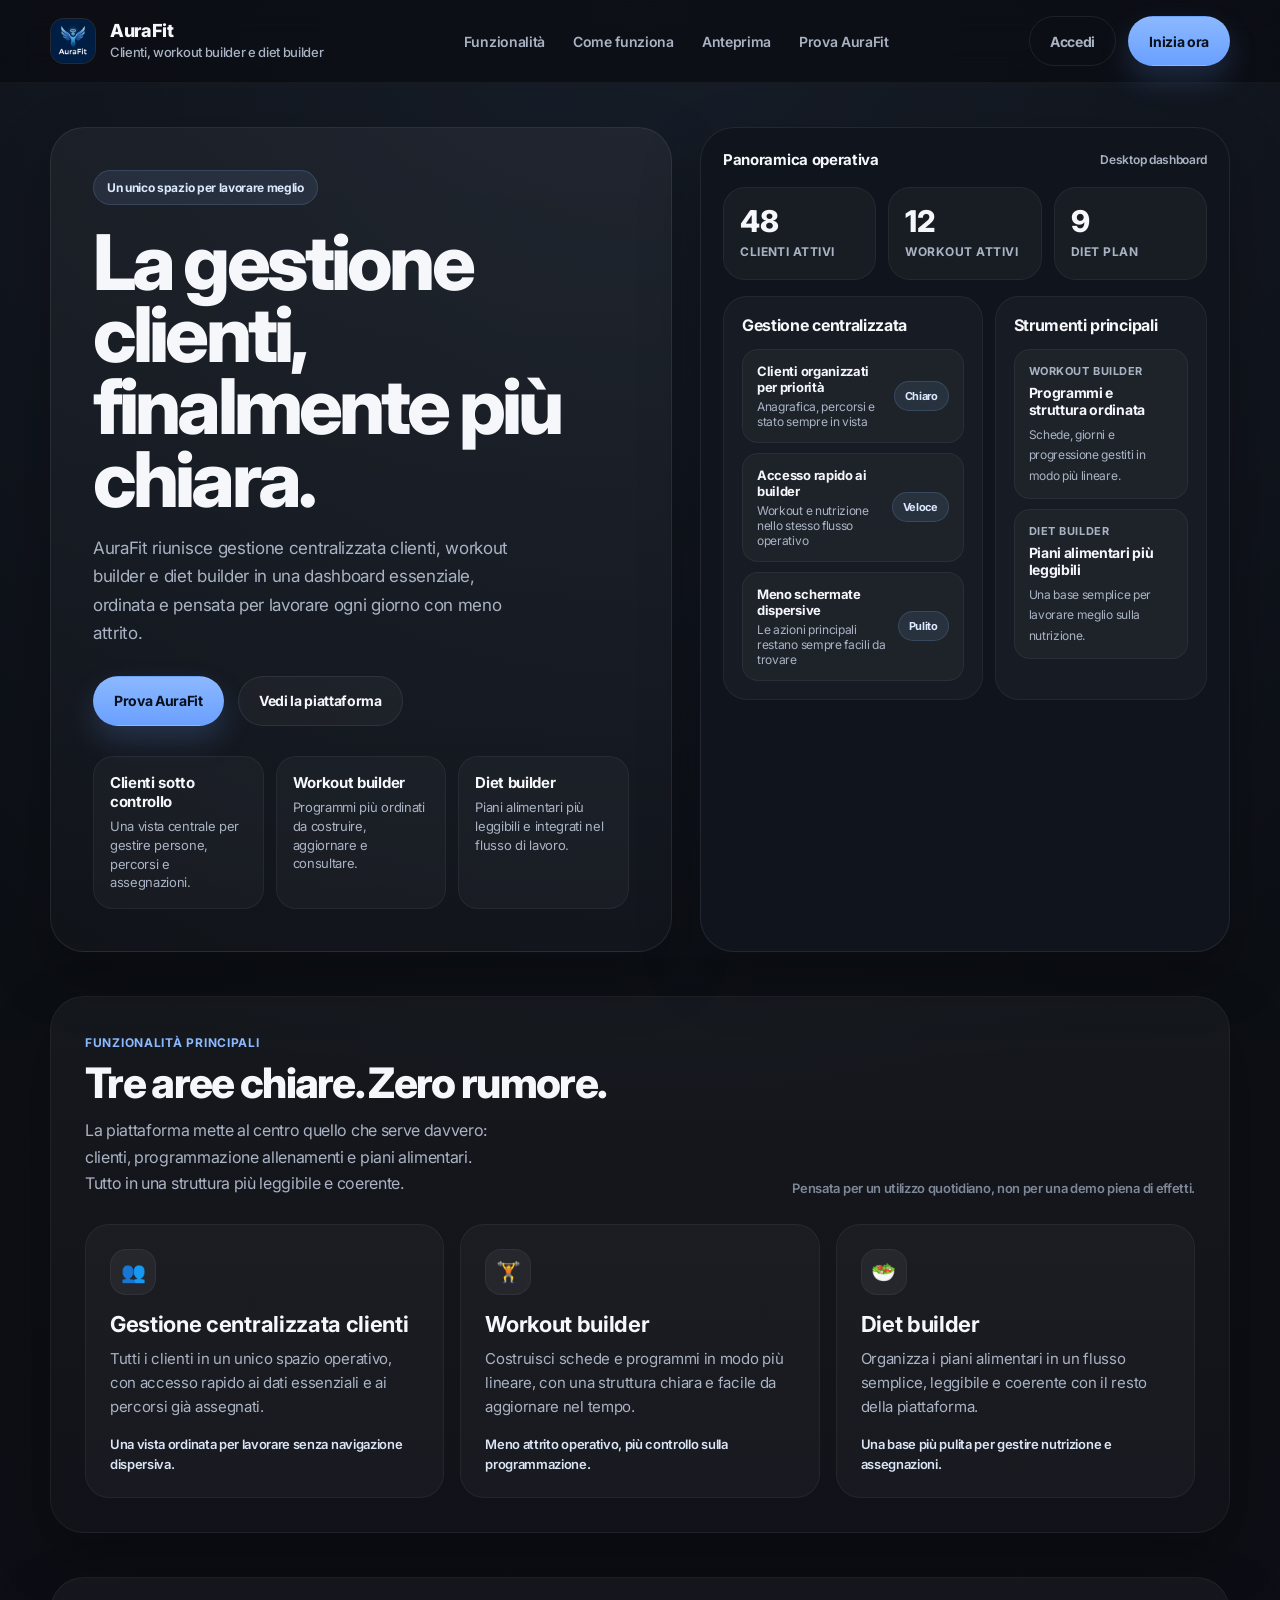
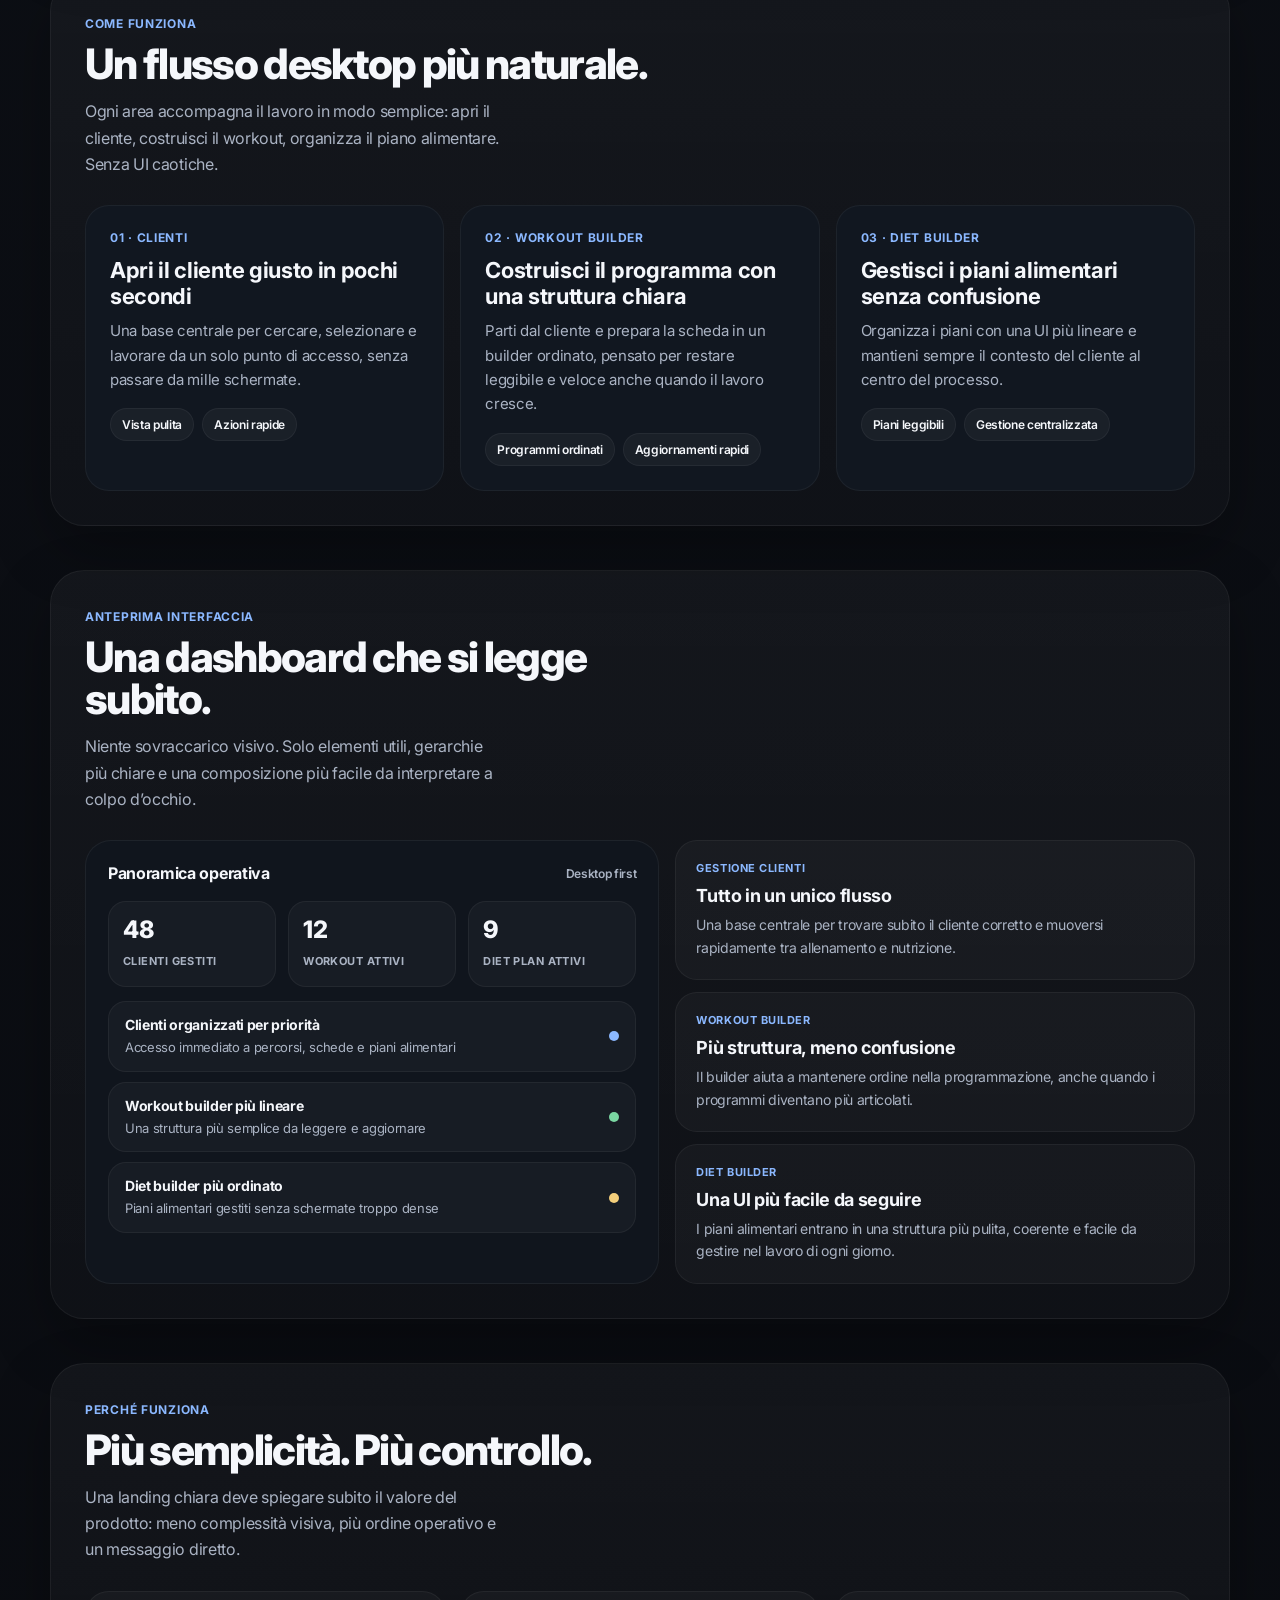
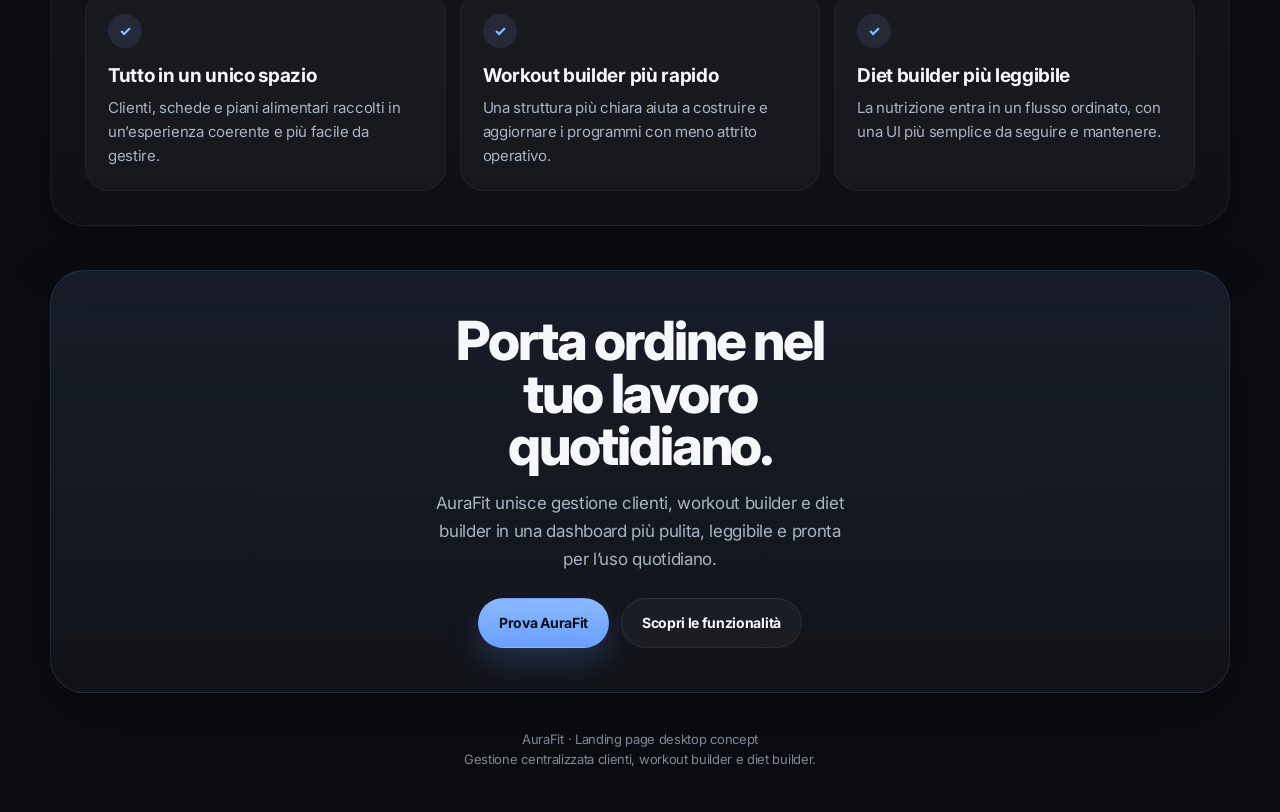
==== commit a8b3ab16: "Update index_og.html" ====
--- a/public/index_og.html
+++ b/public/index_og.html
@@ -3,137 +3,77 @@
 <head>
   <meta charset="UTF-8" />
   <meta name="viewport" content="width=device-width, initial-scale=1.0" />
-  <meta name="theme-color" content="#070A12" />
-
+  <meta name="theme-color" content="#0b0d12" />
   <link rel="apple-touch-icon" href="/media/apple-touch-icon.png" />
   <link rel="manifest" href="/manifest.json" />
-
   <title>AuraFit — Gestione clienti, workout builder e diet builder</title>
-
   <link rel="preconnect" href="https://fonts.googleapis.com">
   <link rel="preconnect" href="https://fonts.gstatic.com" crossorigin>
-  <link href="https://fonts.googleapis.com/css2?family=Inter:wght@400;500;600;700;800;900&display=swap" rel="stylesheet">
-
+  <link href="https://fonts.googleapis.com/css2?family=Inter:wght@400;500;600;700;800&display=swap" rel="stylesheet">
   <style>
     :root {
-      --bg: #070A12;
-      --bg-2: #0B1020;
-      --surface: rgba(255, 255, 255, .055);
-      --surface-strong: rgba(255, 255, 255, .085);
-      --stroke: rgba(255, 255, 255, .12);
-      --stroke-soft: rgba(255, 255, 255, .07);
-      --text: #F4F7FF;
-      --muted: rgba(244, 247, 255, .68);
-      --muted-strong: rgba(244, 247, 255, .82);
-      --purple: #7C5CFF;
-      --blue: #6CA8FF;
-      --cyan: #4CC9F0;
-      --green: #2EE1A5;
-      --pink: #FF5EA8;
+      --bg: #0b0d12;
+      --bg-soft: #11141b;
+      --surface: #141922;
+      --surface-2: #191f29;
+      --surface-3: #10151d;
+      --stroke: rgba(255,255,255,0.08);
+      --stroke-soft: rgba(255,255,255,0.05);
+      --text: #f5f7fb;
+      --muted: #aab3c3;
+      --muted-2: #7f8898;
+      --primary: #8bb8ff;
+      --primary-strong: #6aa0ff;
+      --success: #7ad7a2;
+      --warning: #f4cf7b;
+      --shadow: 0 24px 60px rgba(0,0,0,0.28);
       --radius-xl: 34px;
       --radius-lg: 26px;
-      --radius-md: 18px;
-      --shadow: 0 30px 90px rgba(0, 0, 0, .42);
+      --radius-md: 20px;
+      --radius-sm: 16px;
       --container: 1180px;
-      --font: "Inter", system-ui, -apple-system, BlinkMacSystemFont, "Segoe UI", sans-serif;
-    }
-
-    * {
-      box-sizing: border-box;
-    }
-
-    html {
-      scroll-behavior: smooth;
-    }
+    }
+
+    * { box-sizing: border-box; }
+    html { scroll-behavior: smooth; }
 
     body {
       margin: 0;
-      min-height: 100vh;
-      font-family: var(--font);
+      font-family: 'Inter', system-ui, -apple-system, BlinkMacSystemFont, 'Segoe UI', sans-serif;
+      letter-spacing: -0.02em;
       color: var(--text);
       background:
-        radial-gradient(circle at 15% 0%, rgba(124, 92, 255, .34), transparent 34rem),
-        radial-gradient(circle at 85% 8%, rgba(46, 225, 165, .18), transparent 30rem),
-        radial-gradient(circle at 50% 100%, rgba(76, 201, 240, .14), transparent 34rem),
-        linear-gradient(180deg, #080B13 0%, #05070D 100%);
-      overflow-x: hidden;
-      letter-spacing: -.03em;
-    }
-
-    body::before {
-      content: "";
-      position: fixed;
-      inset: 0;
-      pointer-events: none;
-      background-image:
-        linear-gradient(rgba(255,255,255,.035) 1px, transparent 1px),
-        linear-gradient(90deg, rgba(255,255,255,.035) 1px, transparent 1px);
-      background-size: 48px 48px;
-      mask-image: linear-gradient(to bottom, rgba(0,0,0,.85), transparent 78%);
-      z-index: -2;
-    }
-
-    body::after {
-      content: "";
-      position: fixed;
-      inset: auto -120px -160px auto;
-      width: 520px;
-      height: 520px;
-      border-radius: 999px;
-      background: linear-gradient(135deg, rgba(124,92,255,.2), rgba(46,225,165,.16));
-      filter: blur(34px);
-      z-index: -1;
-      pointer-events: none;
-    }
-
-    a {
-      color: inherit;
-      text-decoration: none;
-    }
-
-    img {
-      max-width: 100%;
-      display: block;
-    }
-
-    .container {
-      width: min(var(--container), calc(100% - 48px));
-      margin: 0 auto;
-    }
+        radial-gradient(circle at top center, rgba(139, 184, 255, 0.08), transparent 28%),
+        linear-gradient(180deg, #0d1016 0%, #0a0c11 100%);
+    }
+
+    a { color: inherit; text-decoration: none; }
+    img { max-width: 100%; display: block; }
+
+    .container { width: min(var(--container), calc(100% - 48px)); margin: 0 auto; }
 
     .site-header {
       position: sticky;
       top: 0;
       z-index: 20;
-      border-bottom: 1px solid rgba(255,255,255,.06);
-      background: rgba(7, 10, 18, .72);
-      backdrop-filter: blur(18px);
-      -webkit-backdrop-filter: blur(18px);
-    }
-
-    .nav {
-      min-height: 82px;
-      display: flex;
-      align-items: center;
-      justify-content: space-between;
-      gap: 24px;
-    }
-
-    .brand {
-      display: inline-flex;
-      align-items: center;
-      gap: 13px;
-      min-width: 0;
-    }
+      backdrop-filter: blur(16px);
+      background: rgba(10, 12, 17, 0.72);
+      border-bottom: 1px solid rgba(255,255,255,0.04);
+    }
+
+    .nav { display: flex; align-items: center; justify-content: space-between; gap: 24px; min-height: 82px; }
+
+    .brand { display: flex; align-items: center; gap: 14px; min-width: 0; }
 
     .brand-mark {
       width: 46px;
       height: 46px;
-      border-radius: 16px;
+      border-radius: 14px;
+      display: grid;
+      place-items: center;
+      background: rgba(255,255,255,0.04);
+      border: 1px solid rgba(255,255,255,0.08);
       overflow: hidden;
-      border: 1px solid rgba(255,255,255,.12);
-      background: linear-gradient(135deg, rgba(124,92,255,.35), rgba(46,225,165,.18));
-      box-shadow: 0 16px 40px rgba(124,92,255,.22);
       flex: 0 0 auto;
     }
 
@@ -141,689 +81,193 @@
       width: 100%;
       height: 100%;
       object-fit: cover;
-    }
-
-    .brand-copy strong {
-      display: block;
-      font-size: 18px;
-      line-height: 1;
-      font-weight: 900;
-    }
-
-    .brand-copy span {
-      display: block;
-      margin-top: 5px;
-      color: var(--muted);
-      font-size: 13px;
-      font-weight: 600;
-      letter-spacing: -.02em;
-    }
-
-    .nav-links {
-      display: flex;
-      align-items: center;
-      gap: 26px;
-      color: var(--muted);
-      font-size: 14px;
-      font-weight: 700;
-    }
-
-    .nav-links a {
-      transition: color .18s ease;
-    }
-
-    .nav-links a:hover {
-      color: var(--text);
-    }
-
-    .nav-actions {
-      display: flex;
-      align-items: center;
-      gap: 12px;
-    }
+      object-position: center;
+    }
+
+    .brand-copy strong { display: block; font-size: 18px; line-height: 1.05; font-weight: 800; }
+    .brand-copy span { display: block; margin-top: 4px; color: var(--muted); font-size: 13px; font-weight: 500; }
+
+    .nav-links { display: flex; align-items: center; gap: 28px; color: var(--muted); font-size: 14px; font-weight: 600; }
+    .nav-actions { display: flex; align-items: center; gap: 12px; }
 
     .btn {
-      min-height: 48px;
-      display: inline-flex;
-      align-items: center;
-      justify-content: center;
-      gap: 9px;
-      padding: 0 20px;
-      border-radius: 999px;
-      border: 1px solid transparent;
-      font-size: 14px;
-      font-weight: 800;
-      cursor: pointer;
-      transition:
-        transform .18s ease,
-        border-color .18s ease,
-        background .18s ease,
-        box-shadow .18s ease;
-    }
-
-    .btn:active {
-      transform: scale(.98);
-    }
-
-    .btn-primary {
-      color: #051018;
-      background: linear-gradient(135deg, #78AFFF, #2EE1A5);
-      box-shadow: 0 16px 42px rgba(76, 201, 240, .22);
-    }
-
-    .btn-primary:hover {
-      transform: translateY(-2px);
-      box-shadow: 0 22px 52px rgba(76, 201, 240, .28);
-    }
-
-    .btn-secondary {
-      color: var(--text);
-      background: rgba(255,255,255,.045);
-      border-color: var(--stroke-soft);
-    }
-
-    .btn-secondary:hover {
-      background: rgba(255,255,255,.075);
-      border-color: rgba(255,255,255,.16);
-      transform: translateY(-2px);
-    }
-
-    .hero {
-      padding: 52px 0 30px;
-    }
-
-    .hero-grid {
-      display: grid;
-      grid-template-columns: minmax(0, 1.04fr) minmax(420px, .96fr);
-      gap: 28px;
-      align-items: stretch;
-    }
-
-    .hero-card,
-    .demo-mega-button {
-      min-height: 680px;
-      border-radius: var(--radius-xl);
-      border: 1px solid var(--stroke);
-      box-shadow: var(--shadow);
-      overflow: hidden;
-    }
-
-    .hero-card {
-      position: relative;
-      padding: clamp(30px, 4vw, 48px);
-      background:
-        linear-gradient(180deg, rgba(255,255,255,.08), rgba(255,255,255,.035)),
-        rgba(11, 16, 32, .72);
-    }
-
-    .hero-card::before {
-      content: "";
-      position: absolute;
-      inset: 0;
-      background:
-        radial-gradient(circle at 18% 12%, rgba(124,92,255,.18), transparent 26rem),
-        radial-gradient(circle at 90% 92%, rgba(76,201,240,.14), transparent 24rem);
-      pointer-events: none;
-    }
-
-    .hero-inner {
-      position: relative;
-      z-index: 1;
-      height: 100%;
-      display: flex;
-      flex-direction: column;
-    }
+      display: inline-flex; align-items: center; justify-content: center; min-height: 50px; padding: 0 20px;
+      border-radius: 999px; border: 1px solid transparent; font-size: 14px; font-weight: 700;
+      transition: transform .18s ease, opacity .18s ease, background .18s ease; cursor: pointer;
+    }
+    .btn:hover { opacity: 0.96; }
+    .btn:active { transform: scale(0.98); }
+
+    .btn-primary { background: linear-gradient(180deg, var(--primary), var(--primary-strong)); color: #07101b; box-shadow: 0 14px 30px rgba(106, 160, 255, 0.20); }
+    .btn-secondary { background: rgba(255,255,255,0.035); border-color: var(--stroke); color: var(--text); }
+    .btn-ghost { background: transparent; border-color: var(--stroke); color: var(--muted); }
+
+    .hero { padding: 44px 0 22px; }
+    .hero-shell { display: grid; grid-template-columns: 1.08fr 0.92fr; gap: 28px; align-items: stretch; }
+
+    .hero-copy, .hero-visual { border-radius: var(--radius-xl); border: 1px solid var(--stroke); box-shadow: var(--shadow); }
+    .hero-copy { padding: 42px; background: linear-gradient(180deg, rgba(255,255,255,0.045), rgba(255,255,255,0.02)); }
 
     .eyebrow {
-      width: fit-content;
-      display: inline-flex;
-      align-items: center;
-      gap: 9px;
-      padding: 10px 14px;
-      border-radius: 999px;
-      border: 1px solid rgba(124,92,255,.22);
-      background: rgba(124,92,255,.13);
-      color: #DFE7FF;
-      font-size: 12px;
-      font-weight: 900;
-      letter-spacing: -.01em;
-      margin-bottom: 30px;
-    }
-
-    .eyebrow::before {
-      content: "";
-      width: 8px;
-      height: 8px;
-      border-radius: 999px;
-      background: var(--green);
-      box-shadow: 0 0 0 6px rgba(46,225,165,.12);
-    }
-
-    h1,
-    h2,
-    h3,
-    p {
-      margin: 0;
-    }
-
-    h1 {
-      max-width: 10ch;
-      font-size: clamp(56px, 6vw, 86px);
-      line-height: .88;
-      letter-spacing: -.075em;
-      font-weight: 900;
-    }
-
-    .gradient-text {
-      background: linear-gradient(135deg, #FFFFFF 8%, #AFC6FF 42%, #8DFFE2 88%);
-      -webkit-background-clip: text;
-      background-clip: text;
-      color: transparent;
-    }
-
-    .hero-copy {
-      max-width: 560px;
-      margin-top: 24px;
-      color: var(--muted-strong);
-      font-size: 18px;
-      line-height: 1.72;
-      letter-spacing: -.025em;
-    }
-
-    .hero-actions {
-      display: flex;
-      align-items: center;
-      gap: 13px;
-      flex-wrap: wrap;
-      margin-top: 34px;
-    }
-
-    .hero-points {
-      margin-top: auto;
-      padding-top: 42px;
-      display: grid;
-      grid-template-columns: repeat(3, minmax(0, 1fr));
-      gap: 12px;
-    }
-
-    .point-card {
-      min-height: 134px;
-      padding: 17px;
-      border-radius: 22px;
-      border: 1px solid rgba(255,255,255,.08);
-      background: rgba(255,255,255,.045);
-    }
-
-    .point-card strong {
-      display: block;
-      margin-bottom: 8px;
-      font-size: 15px;
-      font-weight: 900;
-      line-height: 1.1;
-    }
-
-    .point-card span {
-      display: block;
-      color: var(--muted);
-      font-size: 13px;
-      line-height: 1.45;
-      letter-spacing: -.02em;
-    }
-
-    .demo-mega-button {
-      position: relative;
-      isolation: isolate;
-      display: flex;
-      flex-direction: column;
-      justify-content: space-between;
-      padding: clamp(28px, 4vw, 42px);
-      background:
-        radial-gradient(circle at 22% 18%, rgba(255,255,255,.18), transparent 12rem),
-        radial-gradient(circle at 70% 42%, rgba(76,201,240,.34), transparent 18rem),
-        radial-gradient(circle at 28% 92%, rgba(46,225,165,.28), transparent 20rem),
-        linear-gradient(145deg, rgba(124,92,255,.98), rgba(42,110,255,.78) 46%, rgba(46,225,165,.72));
-      color: #FFFFFF;
-      transform: translateZ(0);
-      transition:
-        transform .22s ease,
-        box-shadow .22s ease,
-        border-color .22s ease,
-        filter .22s ease;
-    }
-
-    .demo-mega-button::before {
-      content: "";
-      position: absolute;
-      inset: 1px;
-      border-radius: calc(var(--radius-xl) - 1px);
-      background:
-        linear-gradient(180deg, rgba(255,255,255,.16), rgba(255,255,255,.04)),
-        radial-gradient(circle at 25% 18%, rgba(255,255,255,.22), transparent 14rem);
-      z-index: -2;
-      opacity: .82;
-    }
-
-    .demo-mega-button::after {
-      content: "";
-      position: absolute;
-      inset: -80px;
-      background:
-        conic-gradient(
-          from 180deg,
-          transparent,
-          rgba(255,255,255,.22),
-          transparent,
-          rgba(46,225,165,.26),
-          transparent
-        );
-      z-index: -3;
-      opacity: 0;
-      transform: rotate(0deg);
-      transition: opacity .22s ease;
-      animation: spinGlow 8s linear infinite;
-    }
-
-    .demo-mega-button:hover {
-      transform: translateY(-8px) scale(1.012);
-      border-color: rgba(255,255,255,.38);
-      box-shadow:
-        0 42px 110px rgba(46, 225, 165, .20),
-        0 32px 90px rgba(124, 92, 255, .36);
-      filter: saturate(1.08);
-    }
-
-    .demo-mega-button:hover::after {
-      opacity: 1;
-    }
-
-    .demo-mega-button:focus-visible {
-      outline: 4px solid rgba(255,255,255,.72);
-      outline-offset: 5px;
-    }
-
-    @keyframes spinGlow {
-      to {
-        transform: rotate(360deg);
-      }
-    }
-
-    .demo-top {
-      position: relative;
-      z-index: 2;
-      display: flex;
-      align-items: center;
-      justify-content: space-between;
-      gap: 18px;
-    }
-
-    .demo-badge {
-      display: inline-flex;
-      align-items: center;
-      gap: 9px;
-      padding: 10px 13px;
-      border-radius: 999px;
-      border: 1px solid rgba(255,255,255,.24);
-      background: rgba(5, 10, 18, .22);
-      backdrop-filter: blur(14px);
-      -webkit-backdrop-filter: blur(14px);
-      font-size: 12px;
-      font-weight: 900;
-      text-transform: uppercase;
-      letter-spacing: .06em;
-    }
-
-    .demo-badge::before {
-      content: "";
-      width: 8px;
-      height: 8px;
-      border-radius: 999px;
-      background: #A8FFE8;
-      box-shadow: 0 0 0 6px rgba(168,255,232,.15);
-    }
-
-    .demo-arrow {
-      width: 54px;
-      height: 54px;
-      display: grid;
-      place-items: center;
-      border-radius: 999px;
-      background: rgba(5, 10, 18, .22);
-      border: 1px solid rgba(255,255,255,.22);
-      backdrop-filter: blur(14px);
-      -webkit-backdrop-filter: blur(14px);
-      font-size: 26px;
-      font-weight: 900;
-      transition: transform .22s ease, background .22s ease;
-    }
-
-    .demo-mega-button:hover .demo-arrow {
-      transform: translate(6px, -6px);
-      background: rgba(5, 10, 18, .34);
-    }
-
-    .demo-content {
-      position: relative;
-      z-index: 2;
-      padding: 58px 0 46px;
-    }
-
-    .demo-kicker {
-      display: block;
-      margin-bottom: 15px;
-      color: rgba(255,255,255,.78);
-      font-size: 14px;
-      font-weight: 900;
-      text-transform: uppercase;
-      letter-spacing: .08em;
-    }
-
-    .demo-title {
-      max-width: 8ch;
-      font-size: clamp(64px, 6vw, 102px);
-      line-height: .82;
-      letter-spacing: -.085em;
-      font-weight: 900;
-    }
-
-    .demo-text {
-      max-width: 34ch;
-      margin-top: 22px;
-      color: rgba(255,255,255,.82);
-      font-size: 17px;
-      line-height: 1.58;
-      letter-spacing: -.025em;
-    }
-
-    .demo-cta {
-      width: fit-content;
-      margin-top: 30px;
-      display: inline-flex;
-      align-items: center;
-      gap: 12px;
-      min-height: 56px;
-      padding: 0 20px 0 22px;
-      border-radius: 999px;
-      background: rgba(5, 10, 18, .78);
-      color: #FFFFFF;
-      border: 1px solid rgba(255,255,255,.16);
-      box-shadow: 0 20px 48px rgba(0,0,0,.25);
-      font-size: 15px;
-      font-weight: 900;
-      transition: transform .22s ease, background .22s ease;
-    }
-
-    .demo-mega-button:hover .demo-cta {
-      transform: translateY(-2px);
-      background: rgba(5, 10, 18, .9);
-    }
-
-    .demo-stats {
-      position: relative;
-      z-index: 2;
-      display: grid;
-      grid-template-columns: repeat(3, minmax(0, 1fr));
-      gap: 12px;
-    }
-
-    .demo-stat {
-      padding: 17px 16px;
-      border-radius: 22px;
-      background: rgba(5, 10, 18, .22);
-      border: 1px solid rgba(255,255,255,.18);
-      backdrop-filter: blur(14px);
-      -webkit-backdrop-filter: blur(14px);
-    }
-
-    .demo-stat strong {
-      display: block;
-      font-size: 28px;
-      line-height: 1;
-      font-weight: 900;
-      margin-bottom: 8px;
-    }
-
-    .demo-stat span {
-      display: block;
-      color: rgba(255,255,255,.76);
-      font-size: 12px;
-      line-height: 1.35;
-      text-transform: uppercase;
-      letter-spacing: .05em;
-      font-weight: 900;
-    }
-
-    .demo-orbit {
-      position: absolute;
-      z-index: 1;
-      width: 220px;
-      height: 220px;
-      border-radius: 999px;
-      right: 44px;
-      top: 180px;
-      border: 1px solid rgba(255,255,255,.18);
-      opacity: .7;
-      pointer-events: none;
-    }
-
-    .demo-orbit::before,
-    .demo-orbit::after {
-      content: "";
-      position: absolute;
-      border-radius: inherit;
-      border: 1px solid rgba(255,255,255,.15);
-    }
-
-    .demo-orbit::before {
-      inset: 34px;
-    }
-
-    .demo-orbit::after {
-      width: 18px;
-      height: 18px;
-      right: 24px;
-      top: 28px;
-      background: rgba(255,255,255,.82);
-      box-shadow: 0 0 32px rgba(255,255,255,.65);
-    }
-
-    .section {
-      padding: 24px 0;
-    }
+      display: inline-flex; align-items: center; gap: 8px; padding: 9px 13px; border-radius: 999px;
+      background: rgba(139, 184, 255, 0.10); border: 1px solid rgba(139, 184, 255, 0.16);
+      color: #dbe8fd; font-size: 12px; font-weight: 700; margin-bottom: 22px;
+    }
+
+    h1, h2, h3, p { margin: 0; }
+
+    .hero-copy h1 { font-size: clamp(54px, 6vw, 78px); line-height: 0.94; letter-spacing: -0.05em; max-width: 11ch; margin-bottom: 18px; font-weight: 800; }
+    .hero-copy p { font-size: 17px; line-height: 1.68; color: var(--muted); max-width: 38ch; }
+
+    .hero-actions { display: flex; gap: 14px; margin: 28px 0 30px; flex-wrap: wrap; }
+
+    .hero-points { display: grid; grid-template-columns: repeat(3, 1fr); gap: 12px; }
+    .point-card { padding: 16px; border-radius: 20px; background: rgba(255,255,255,0.03); border: 1px solid rgba(255,255,255,0.05); }
+    .point-card strong { display: block; font-size: 15px; margin-bottom: 6px; }
+    .point-card span { display: block; color: var(--muted); font-size: 13px; line-height: 1.45; }
+
+    .hero-visual { padding: 22px; background: #10151d; display: flex; flex-direction: column; gap: 16px; }
+    .visual-top { display: flex; align-items: center; justify-content: space-between; margin-bottom: 2px; }
+    .visual-top strong { font-size: 15px; font-weight: 700; }
+    .visual-top span { color: var(--muted); font-size: 12px; font-weight: 600; }
+
+    .visual-stats { display: grid; grid-template-columns: repeat(3, 1fr); gap: 12px; }
+    .stat-card { padding: 18px 16px; border-radius: 22px; background: rgba(255,255,255,0.035); border: 1px solid rgba(255,255,255,0.05); }
+    .stat-card .value { display: block; font-size: 30px; line-height: 1; font-weight: 800; margin-bottom: 8px; }
+    .stat-card .label { display: block; color: var(--muted); font-size: 12px; line-height: 1.4; text-transform: uppercase; letter-spacing: 0.04em; font-weight: 700; }
+
+    .visual-grid { display: grid; grid-template-columns: 1.1fr 0.9fr; gap: 12px; }
+    .panel { padding: 18px; border-radius: 24px; background: rgba(255,255,255,0.03); border: 1px solid rgba(255,255,255,0.05); }
+    .panel h3 { font-size: 16px; margin-bottom: 14px; font-weight: 700; }
+    .panel-stack { display: grid; gap: 10px; }
+
+    .mini-row {
+      display: flex; align-items: center; justify-content: space-between; gap: 10px;
+      padding: 13px 14px; border-radius: 16px; background: rgba(255,255,255,0.03); border: 1px solid rgba(255,255,255,0.05);
+    }
+    .mini-row strong { display: block; font-size: 13px; margin-bottom: 4px; }
+    .mini-row span { display: block; color: var(--muted); font-size: 12px; }
+
+    .mini-tag {
+      color: #dbe8fd; font-size: 11px; font-weight: 700; padding: 7px 10px; border-radius: 999px;
+      background: rgba(139, 184, 255, 0.10); border: 1px solid rgba(139, 184, 255, 0.16); white-space: nowrap;
+    }
+
+    .builder-list { display: grid; gap: 10px; }
+    .builder-card { padding: 14px; border-radius: 16px; background: rgba(255,255,255,0.03); border: 1px solid rgba(255,255,255,0.05); }
+    .builder-card small { display: block; color: var(--muted); font-size: 11px; margin-bottom: 6px; text-transform: uppercase; letter-spacing: 0.05em; font-weight: 700; }
+    .builder-card strong { display: block; font-size: 14px; margin-bottom: 5px; }
+    .builder-card span { color: var(--muted); font-size: 12px; line-height: 1.45; }
+
+    section { padding: 22px 0; }
 
     .section-card {
-      padding: clamp(26px, 4vw, 38px);
-      border-radius: var(--radius-xl);
-      border: 1px solid var(--stroke-soft);
-      background:
-        linear-gradient(180deg, rgba(255,255,255,.06), rgba(255,255,255,.025)),
-        rgba(11, 16, 32, .62);
-      box-shadow: var(--shadow);
-    }
-
-    .section-head {
-      display: flex;
-      align-items: flex-end;
-      justify-content: space-between;
-      gap: 24px;
-      margin-bottom: 24px;
-    }
-
-    .kicker {
-      display: block;
-      margin-bottom: 12px;
-      color: #92DFFF;
-      font-size: 12px;
-      font-weight: 900;
-      text-transform: uppercase;
-      letter-spacing: .08em;
-    }
-
-    .section-head h2 {
-      max-width: 12ch;
-      font-size: clamp(36px, 4vw, 54px);
-      line-height: .94;
-      letter-spacing: -.06em;
-      font-weight: 900;
-    }
-
-    .section-head p {
-      max-width: 44ch;
-      color: var(--muted);
-      font-size: 16px;
-      line-height: 1.65;
-      letter-spacing: -.025em;
-    }
-
-    .features-grid {
-      display: grid;
-      grid-template-columns: repeat(3, minmax(0, 1fr));
-      gap: 14px;
-    }
-
-    .feature-card {
-      min-height: 250px;
-      padding: 24px;
-      border-radius: 26px;
-      border: 1px solid rgba(255,255,255,.08);
-      background: rgba(255,255,255,.045);
-      transition: transform .18s ease, background .18s ease, border-color .18s ease;
-    }
-
-    .feature-card:hover {
-      transform: translateY(-4px);
-      background: rgba(255,255,255,.07);
-      border-color: rgba(255,255,255,.16);
-    }
-
-    .feature-icon {
-      width: 52px;
-      height: 52px;
-      display: grid;
-      place-items: center;
-      margin-bottom: 18px;
-      border-radius: 18px;
-      background: linear-gradient(135deg, rgba(124,92,255,.22), rgba(46,225,165,.13));
-      border: 1px solid rgba(255,255,255,.1);
-      font-size: 22px;
-    }
-
-    .feature-card h3 {
-      font-size: 23px;
-      line-height: 1.08;
-      margin-bottom: 12px;
-      font-weight: 900;
-    }
-
-    .feature-card p {
-      color: var(--muted);
-      font-size: 15px;
-      line-height: 1.6;
-      letter-spacing: -.02em;
-    }
-
-    .footer {
-      padding: 30px 0 44px;
-      color: rgba(244,247,255,.48);
-      text-align: center;
-      font-size: 13px;
-      line-height: 1.6;
-      letter-spacing: -.02em;
-    }
-
-    @media (max-width: 1120px) {
-      .hero-grid {
-        grid-template-columns: 1fr;
-      }
-
-      .hero-card,
-      .demo-mega-button {
-        min-height: auto;
-      }
-
-      .demo-title {
-        max-width: 10ch;
-      }
-    }
-
-    @media (max-width: 840px) {
-      .container {
-        width: min(var(--container), calc(100% - 28px));
-      }
-
-      .nav {
-        min-height: 74px;
-      }
-
-      .nav-links,
-      .nav-actions .btn-primary {
-        display: none;
-      }
-
-      .brand-copy span {
-        display: none;
-      }
-
-      .hero {
-        padding-top: 28px;
-      }
-
-      h1 {
-        max-width: none;
-        font-size: clamp(50px, 15vw, 72px);
-      }
-
-      .hero-copy {
-        font-size: 16px;
-      }
-
-      .hero-points,
-      .demo-stats,
-      .features-grid {
-        grid-template-columns: 1fr;
-      }
-
-      .demo-content {
-        padding: 48px 0 34px;
-      }
-
-      .demo-title {
-        font-size: clamp(58px, 18vw, 82px);
-      }
-
-      .demo-orbit {
-        width: 170px;
-        height: 170px;
-        right: 18px;
-        top: 160px;
-        opacity: .35;
-      }
-
-      .section-head {
-        display: block;
-      }
-
-      .section-head h2 {
-        max-width: none;
-        margin-bottom: 14px;
-      }
-    }
-
-    @media (prefers-reduced-motion: reduce) {
-      *,
-      *::before,
-      *::after {
-        animation: none !important;
-        transition: none !important;
-        scroll-behavior: auto !important;
-      }
+      padding: 34px; border-radius: var(--radius-xl);
+      background: linear-gradient(180deg, rgba(255,255,255,0.04), rgba(255,255,255,0.02));
+      border: 1px solid var(--stroke-soft); box-shadow: var(--shadow);
+    }
+
+    .section-head { display: flex; align-items: end; justify-content: space-between; gap: 24px; margin-bottom: 28px; }
+    .section-head .left { max-width: 620px; }
+
+    .kicker { display: inline-block; margin-bottom: 12px; color: var(--primary); font-size: 12px; font-weight: 700; text-transform: uppercase; letter-spacing: 0.06em; }
+    .section-head h2 { font-size: 42px; line-height: 1.02; margin-bottom: 12px; font-weight: 800; letter-spacing: -0.04em; }
+    .section-head p { color: var(--muted); font-size: 16px; line-height: 1.65; max-width: 42ch; }
+
+    .section-note { color: var(--muted-2); font-size: 13px; font-weight: 600; }
+
+    .features-grid { display: grid; grid-template-columns: repeat(3, 1fr); gap: 16px; }
+    .feature-card { padding: 24px; border-radius: 24px; background: rgba(255,255,255,0.03); border: 1px solid rgba(255,255,255,0.05); }
+    .feature-icon { width: 46px; height: 46px; display: grid; place-items: center; border-radius: 16px; background: rgba(255,255,255,0.05); border: 1px solid rgba(255,255,255,0.05); font-size: 20px; margin-bottom: 16px; }
+    .feature-card h3 { font-size: 22px; margin-bottom: 10px; font-weight: 700; }
+    .feature-card p { color: var(--muted); font-size: 15px; line-height: 1.6; margin-bottom: 14px; }
+    .feature-card small { color: #dbe5f6; font-size: 13px; font-weight: 600; }
+
+    .workflow-grid { display: grid; grid-template-columns: repeat(3, 1fr); gap: 16px; }
+    .workflow-card { padding: 24px; border-radius: 24px; background: #111720; border: 1px solid rgba(255,255,255,0.05); }
+    .workflow-card .step { color: var(--primary); font-size: 12px; font-weight: 700; margin-bottom: 12px; text-transform: uppercase; letter-spacing: 0.06em; }
+    .workflow-card h3 { font-size: 22px; margin-bottom: 10px; font-weight: 700; }
+    .workflow-card p { color: var(--muted); font-size: 15px; line-height: 1.62; margin-bottom: 16px; }
+
+    .chip-row { display: flex; flex-wrap: wrap; gap: 8px; }
+    .chip { padding: 8px 11px; border-radius: 999px; background: rgba(255,255,255,0.04); border: 1px solid rgba(255,255,255,0.05); color: var(--text); font-size: 12px; font-weight: 600; }
+
+    .preview-layout { display: grid; grid-template-columns: 1.05fr 0.95fr; gap: 16px; }
+    .preview-surface { padding: 22px; border-radius: 26px; background: #10151d; border: 1px solid rgba(255,255,255,0.06); }
+
+    .preview-header { display: flex; align-items: center; justify-content: space-between; gap: 12px; margin-bottom: 18px; }
+    .preview-header strong { font-size: 16px; font-weight: 700; }
+    .preview-header span { color: var(--muted); font-size: 12px; font-weight: 600; }
+
+    .metrics { display: grid; grid-template-columns: repeat(3, 1fr); gap: 12px; margin-bottom: 14px; }
+    .metric-card { padding: 16px 14px; border-radius: 18px; background: rgba(255,255,255,0.03); border: 1px solid rgba(255,255,255,0.05); }
+    .metric-card .n { display: block; font-size: 24px; line-height: 1; font-weight: 800; margin-bottom: 7px; }
+    .metric-card .t { color: var(--muted); font-size: 11px; text-transform: uppercase; letter-spacing: 0.04em; font-weight: 700; line-height: 1.4; }
+
+    .list-card { display: grid; gap: 10px; }
+    .list-item {
+      display: flex; align-items: center; justify-content: space-between; gap: 14px;
+      padding: 14px 16px; border-radius: 18px; background: rgba(255,255,255,0.03); border: 1px solid rgba(255,255,255,0.05);
+    }
+    .list-item strong { display: block; font-size: 14px; margin-bottom: 5px; }
+    .list-item span { display: block; color: var(--muted); font-size: 13px; line-height: 1.45; }
+
+    .dot { width: 10px; height: 10px; border-radius: 50%; flex: 0 0 auto; }
+    .dot-blue { background: var(--primary); }
+    .dot-green { background: var(--success); }
+    .dot-yellow { background: var(--warning); }
+
+    .preview-side { display: grid; gap: 12px; }
+    .side-card { padding: 20px; border-radius: 22px; background: rgba(255,255,255,0.03); border: 1px solid rgba(255,255,255,0.05); }
+    .side-card small { display: block; color: var(--primary); font-size: 11px; text-transform: uppercase; letter-spacing: 0.05em; font-weight: 700; margin-bottom: 10px; }
+    .side-card strong { display: block; font-size: 18px; margin-bottom: 8px; }
+    .side-card p { color: var(--muted); font-size: 14px; line-height: 1.6; }
+
+    .benefits-grid { display: grid; grid-template-columns: repeat(3, 1fr); gap: 14px; }
+    .benefit-card { padding: 22px; border-radius: 24px; background: rgba(255,255,255,0.03); border: 1px solid rgba(255,255,255,0.05); }
+    .benefit-mark { width: 34px; height: 34px; display: grid; place-items: center; border-radius: 50%; background: rgba(139, 184, 255, 0.10); color: var(--primary); font-size: 14px; font-weight: 800; margin-bottom: 16px; }
+    .benefit-card h3 { font-size: 19px; margin-bottom: 9px; font-weight: 700; }
+    .benefit-card p { color: var(--muted); font-size: 15px; line-height: 1.6; }
+
+    .cta-card {
+      padding: 44px 36px; border-radius: var(--radius-xl);
+      background: linear-gradient(180deg, rgba(139, 184, 255, 0.10), rgba(255,255,255,0.03));
+      border: 1px solid rgba(139, 184, 255, 0.12); box-shadow: var(--shadow); text-align: center;
+    }
+    .cta-card h2 { font-size: 54px; line-height: 0.98; max-width: 12ch; margin: 0 auto 16px; letter-spacing: -0.04em; font-weight: 800; }
+    .cta-card p { color: var(--muted); font-size: 17px; line-height: 1.65; max-width: 38ch; margin: 0 auto 24px; }
+
+    .cta-actions { display: flex; align-items: center; justify-content: center; gap: 12px; flex-wrap: wrap; }
+
+    .footer { padding: 14px 0 42px; color: var(--muted-2); font-size: 13px; text-align: center; line-height: 1.6; }
+
+    @media (max-width: 1100px) {
+      .hero-shell, .preview-layout, .features-grid, .workflow-grid, .benefits-grid { grid-template-columns: 1fr; }
+      .hero-points, .visual-stats, .metrics { grid-template-columns: repeat(3, 1fr); }
+      .visual-grid { grid-template-columns: 1fr; }
+      .section-head { display: block; }
+      .section-note { margin-top: 12px; }
+    }
+
+    @media (max-width: 820px) {
+      .container { width: min(var(--container), calc(100% - 28px)); }
+      .nav { min-height: 72px; }
+      .nav-links, .nav-actions .btn-primary { display: none; }
+      .nav-actions { margin-left: auto; }
+      .nav-actions .btn-ghost { min-height: 42px; padding: 0 14px; font-size: 13px; color: var(--text); background: rgba(255,255,255,0.05); }
+      .brand-copy span { display: none; }
+      .brand-copy strong { font-size: 16px; }
+
+      .hero-copy h1, .section-head h2, .cta-card h2 { max-width: none; }
+      .hero-points, .visual-stats, .metrics { grid-template-columns: 1fr; }
+      .hero-copy, .section-card, .cta-card { padding: 24px; }
     }
   </style>
 </head>
-
 <body>
   <header class="site-header">
     <div class="container nav">
-      <a href="/public/" class="brand" aria-label="AuraFit home">
+      <a href="#" class="brand">
         <div class="brand-mark">
           <img src="media/logo.png" alt="Logo AuraFit" />
         </div>
@@ -833,178 +277,380 @@
         </div>
       </a>
 
-      <nav class="nav-links" aria-label="Navigazione principale">
+      <nav class="nav-links">
         <a href="#features">Funzionalità</a>
-        <a href="/public/demo.php">Demo</a>
-        <a href="/public/login.php">Accedi</a>
+        <a href="#workflow">Come funziona</a>
+        <a href="#preview">Anteprima</a>
+        <a href="register.php?tipo=professionista">Prova AuraFit</a>
       </nav>
 
       <div class="nav-actions">
-        <a class="btn btn-secondary" href="/public/login.php">Accedi</a>
-        <a class="btn btn-primary" href="/public/demo.php">Prova demo</a>
+        <a class="btn btn-ghost" href="/public/login.php">Accedi</a>
+        <a class="btn btn-primary" href="/public/register.php?tipo=professionista">Inizia ora</a>
       </div>
     </div>
   </header>
 
   <main>
     <section class="hero">
-      <div class="container hero-grid">
-        <article class="hero-card">
-          <div class="hero-inner">
-            <div>
-              <div class="eyebrow">Un unico spazio per lavorare meglio</div>
-
-              <h1>
-                La gestione clienti, <span class="gradient-text">finalmente più chiara.</span>
-              </h1>
-
-              <p class="hero-copy">
-                AuraFit riunisce gestione centralizzata clienti, workout builder,
-                diet builder, questionari e monitoraggio in una dashboard ordinata,
-                pensata per lavorare ogni giorno con meno attrito.
-              </p>
-
-              <div class="hero-actions">
-                <a class="btn btn-primary" href="/public/demo.php">Prova la demo</a>
-                <a class="btn btn-secondary" href="#features">Vedi cosa puoi fare</a>
-              </div>
-            </div>
-
-            <div class="hero-points" aria-label="Punti principali">
-              <div class="point-card">
-                <strong>Clienti sotto controllo</strong>
-                <span>Anagrafica, percorsi, assegnazioni e storico sempre in un unico posto.</span>
-              </div>
-
-              <div class="point-card">
-                <strong>Workout builder</strong>
-                <span>Schede ordinate con giorni, esercizi, serie e progressioni.</span>
-              </div>
-
-              <div class="point-card">
-                <strong>Diet builder</strong>
-                <span>Piani alimentari leggibili e integrati nel lavoro del professionista.</span>
-              </div>
-            </div>
-          </div>
-        </article>
-
-        <a class="demo-mega-button" href="/public/demo.php" aria-label="Apri la demo AuraFit">
-          <div class="demo-orbit" aria-hidden="true"></div>
-
-          <div class="demo-top">
-            <span class="demo-badge">Demo pronta</span>
-            <span class="demo-arrow" aria-hidden="true">↗</span>
-          </div>
-
-          <div class="demo-content">
-            <span class="demo-kicker">Entra subito</span>
-
-            <h2 class="demo-title">
-              Prova AuraFit ora.
-            </h2>
-
-            <p class="demo-text">
-              Accedi con account demo già configurati: cliente, personal trainer
-              e nutrizionista. Schede, piani, questionari e dati realistici già caricati.
-            </p>
-
-            <span class="demo-cta">
-              Apri la demo
-              <span aria-hidden="true">→</span>
-            </span>
-          </div>
-
-          <div class="demo-stats" aria-label="Contenuti inclusi nella demo">
-            <div class="demo-stat">
-              <strong>2</strong>
-              <span>Account demo</span>
-            </div>
-
-            <div class="demo-stat">
-              <strong>3</strong>
-              <span>Aree operative</span>
-            </div>
-
-            <div class="demo-stat">
-              <strong>0</strong>
-              <span>Setup richiesto</span>
-            </div>
-          </div>
-        </a>
+      <div class="container hero-shell">
+        <div class="hero-copy">
+          <div class="eyebrow">Un unico spazio per lavorare meglio</div>
+          <h1>La gestione clienti, finalmente più chiara.</h1>
+          <p>
+            AuraFit riunisce gestione centralizzata clienti, workout builder e diet builder
+            in una dashboard essenziale, ordinata e pensata per lavorare ogni giorno con meno attrito.
+          </p>
+
+          <div class="hero-actions">
+            <a class="btn btn-primary" href="register.php?tipo=professionista">Prova AuraFit</a>
+            <a class="btn btn-secondary" href="#preview">Vedi la piattaforma</a>
+          </div>
+
+          <div class="hero-points">
+            <div class="point-card">
+              <strong>Clienti sotto controllo</strong>
+              <span>Una vista centrale per gestire persone, percorsi e assegnazioni.</span>
+            </div>
+            <div class="point-card">
+              <strong>Workout builder</strong>
+              <span>Programmi più ordinati da costruire, aggiornare e consultare.</span>
+            </div>
+            <div class="point-card">
+              <strong>Diet builder</strong>
+              <span>Piani alimentari più leggibili e integrati nel flusso di lavoro.</span>
+            </div>
+          </div>
+        </div>
+
+        <div class="hero-visual">
+          <div class="visual-top">
+            <strong>Panoramica operativa</strong>
+            <span>Desktop dashboard</span>
+          </div>
+
+          <div class="visual-stats">
+            <div class="stat-card">
+              <span class="value">48</span>
+              <span class="label">Clienti attivi</span>
+            </div>
+            <div class="stat-card">
+              <span class="value">12</span>
+              <span class="label">Workout attivi</span>
+            </div>
+            <div class="stat-card">
+              <span class="value">9</span>
+              <span class="label">Diet plan</span>
+            </div>
+          </div>
+
+          <div class="visual-grid">
+            <div class="panel">
+              <h3>Gestione centralizzata</h3>
+              <div class="panel-stack">
+                <div class="mini-row">
+                  <div>
+                    <strong>Clienti organizzati per priorità</strong>
+                    <span>Anagrafica, percorsi e stato sempre in vista</span>
+                  </div>
+                  <div class="mini-tag">Chiaro</div>
+                </div>
+                <div class="mini-row">
+                  <div>
+                    <strong>Accesso rapido ai builder</strong>
+                    <span>Workout e nutrizione nello stesso flusso operativo</span>
+                  </div>
+                  <div class="mini-tag">Veloce</div>
+                </div>
+                <div class="mini-row">
+                  <div>
+                    <strong>Meno schermate dispersive</strong>
+                    <span>Le azioni principali restano sempre facili da trovare</span>
+                  </div>
+                  <div class="mini-tag">Pulito</div>
+                </div>
+              </div>
+            </div>
+
+            <div class="panel">
+              <h3>Strumenti principali</h3>
+              <div class="builder-list">
+                <div class="builder-card">
+                  <small>Workout builder</small>
+                  <strong>Programmi e struttura ordinata</strong>
+                  <span>Schede, giorni e progressione gestiti in modo più lineare.</span>
+                </div>
+                <div class="builder-card">
+                  <small>Diet builder</small>
+                  <strong>Piani alimentari più leggibili</strong>
+                  <span>Una base semplice per lavorare meglio sulla nutrizione.</span>
+                </div>
+              </div>
+            </div>
+          </div>
+        </div>
       </div>
     </section>
 
-    <section id="features" class="section">
+    <section id="features">
       <div class="container">
         <div class="section-card">
           <div class="section-head">
-            <div>
+            <div class="left">
               <span class="kicker">Funzionalità principali</span>
-              <h2>Una piattaforma, più flussi.</h2>
-            </div>
-
-            <p>
-              La demo mostra un account già popolato con dati realistici:
-              schede di allenamento, piani nutrizionali, questionari, misurazioni,
-              diario e relazione cliente-professionista.
-            </p>
+              <h2>Tre aree chiare. Zero rumore.</h2>
+              <p>
+                La piattaforma mette al centro quello che serve davvero: clienti, programmazione allenamenti
+                e piani alimentari. Tutto in una struttura più leggibile e coerente.
+              </p>
+            </div>
+            <div class="section-note">Pensata per un utilizzo quotidiano, non per una demo piena di effetti.</div>
           </div>
 
           <div class="features-grid">
             <article class="feature-card">
               <div class="feature-icon">👥</div>
-              <h3>Gestione clienti</h3>
-              <p>
-                Una vista centrale per seguire il cliente, controllare profilo,
-                storico, associazioni e stato operativo.
-              </p>
+              <h3>Gestione centralizzata clienti</h3>
+              <p>
+                Tutti i clienti in un unico spazio operativo, con accesso rapido ai dati essenziali
+                e ai percorsi già assegnati.
+              </p>
+              <small>Una vista ordinata per lavorare senza navigazione dispersiva.</small>
             </article>
 
             <article class="feature-card">
               <div class="feature-icon">🏋️</div>
-              <h3>Schede allenamento</h3>
-              <p>
-                Programmi strutturati con giorni, esercizi, serie prescritte
-                e dati delle sessioni già svolte.
-              </p>
+              <h3>Workout builder</h3>
+              <p>
+                Costruisci schede e programmi in modo più lineare, con una struttura chiara e facile
+                da aggiornare nel tempo.
+              </p>
+              <small>Meno attrito operativo, più controllo sulla programmazione.</small>
             </article>
 
             <article class="feature-card">
               <div class="feature-icon">🥗</div>
-              <h3>Piani nutrizionali</h3>
-              <p>
-                Pasti, alimenti, macro e calorie organizzati in un piano
-                alimentare facile da leggere e assegnare.
-              </p>
-            </article>
-
-            <article class="feature-card">
-              <div class="feature-icon">📝</div>
-              <h3>Questionari</h3>
-              <p>
-                Anamnesi, risposte compilate e preferenze del cliente già presenti
-                per simulare un uso reale.
-              </p>
-            </article>
-
-            <article class="feature-card">
-              <div class="feature-icon">📈</div>
-              <h3>Monitoraggio</h3>
-              <p>
-                Peso, circonferenze, sessioni e diario alimentare rendono
-                l’account demo più credibile.
-              </p>
-            </article>
-
-            <article class="feature-card">
-              <div class="feature-icon">💬</div>
-              <h3>Chat e relazione</h3>
-              <p>
-                Cliente e professionista sono già collegati, con messaggi demo
-                per mostrare il flusso di comunicazione.
-              </p>
-            </article>
+              <h3>Diet builder</h3>
+              <p>
+                Organizza i piani alimentari in un flusso semplice, leggibile e coerente con il resto
+                della piattaforma.
+              </p>
+              <small>Una base più pulita per gestire nutrizione e assegnazioni.</small>
+            </article>
+          </div>
+        </div>
+      </div>
+    </section>
+
+    <section id="workflow">
+      <div class="container">
+        <div class="section-card">
+          <div class="section-head">
+            <div class="left">
+              <span class="kicker">Come funziona</span>
+              <h2>Un flusso desktop più naturale.</h2>
+              <p>
+                Ogni area accompagna il lavoro in modo semplice: apri il cliente, costruisci il workout,
+                organizza il piano alimentare. Senza UI caotiche.
+              </p>
+            </div>
+          </div>
+
+          <div class="workflow-grid">
+            <article class="workflow-card">
+              <div class="step">01 · Clienti</div>
+              <h3>Apri il cliente giusto in pochi secondi</h3>
+              <p>
+                Una base centrale per cercare, selezionare e lavorare da un solo punto di accesso,
+                senza passare da mille schermate.
+              </p>
+              <div class="chip-row">
+                <span class="chip">Vista pulita</span>
+                <span class="chip">Azioni rapide</span>
+              </div>
+            </article>
+
+            <article class="workflow-card">
+              <div class="step">02 · Workout builder</div>
+              <h3>Costruisci il programma con una struttura chiara</h3>
+              <p>
+                Parti dal cliente e prepara la scheda in un builder ordinato, pensato per restare
+                leggibile e veloce anche quando il lavoro cresce.
+              </p>
+              <div class="chip-row">
+                <span class="chip">Programmi ordinati</span>
+                <span class="chip">Aggiornamenti rapidi</span>
+              </div>
+            </article>
+
+            <article class="workflow-card">
+              <div class="step">03 · Diet builder</div>
+              <h3>Gestisci i piani alimentari senza confusione</h3>
+              <p>
+                Organizza i piani con una UI più lineare e mantieni sempre il contesto del cliente
+                al centro del processo.
+              </p>
+              <div class="chip-row">
+                <span class="chip">Piani leggibili</span>
+                <span class="chip">Gestione centralizzata</span>
+              </div>
+            </article>
+          </div>
+        </div>
+      </div>
+    </section>
+
+    <section id="preview">
+      <div class="container">
+        <div class="section-card">
+          <div class="section-head">
+            <div class="left">
+              <span class="kicker">Anteprima interfaccia</span>
+              <h2>Una dashboard che si legge subito.</h2>
+              <p>
+                Niente sovraccarico visivo. Solo elementi utili, gerarchie più chiare e una composizione
+                più facile da interpretare a colpo d’occhio.
+              </p>
+            </div>
+          </div>
+
+          <div class="preview-layout">
+            <div class="preview-surface">
+              <div class="preview-header">
+                <strong>Panoramica operativa</strong>
+                <span>Desktop first</span>
+              </div>
+
+              <div class="metrics">
+                <div class="metric-card">
+                  <span class="n">48</span>
+                  <span class="t">Clienti gestiti</span>
+                </div>
+                <div class="metric-card">
+                  <span class="n">12</span>
+                  <span class="t">Workout attivi</span>
+                </div>
+                <div class="metric-card">
+                  <span class="n">9</span>
+                  <span class="t">Diet plan attivi</span>
+                </div>
+              </div>
+
+              <div class="list-card">
+                <div class="list-item">
+                  <div>
+                    <strong>Clienti organizzati per priorità</strong>
+                    <span>Accesso immediato a percorsi, schede e piani alimentari</span>
+                  </div>
+                  <div class="dot dot-blue"></div>
+                </div>
+
+                <div class="list-item">
+                  <div>
+                    <strong>Workout builder più lineare</strong>
+                    <span>Una struttura più semplice da leggere e aggiornare</span>
+                  </div>
+                  <div class="dot dot-green"></div>
+                </div>
+
+                <div class="list-item">
+                  <div>
+                    <strong>Diet builder più ordinato</strong>
+                    <span>Piani alimentari gestiti senza schermate troppo dense</span>
+                  </div>
+                  <div class="dot dot-yellow"></div>
+                </div>
+              </div>
+            </div>
+
+            <div class="preview-side">
+              <div class="side-card">
+                <small>Gestione clienti</small>
+                <strong>Tutto in un unico flusso</strong>
+                <p>
+                  Una base centrale per trovare subito il cliente corretto e muoversi rapidamente
+                  tra allenamento e nutrizione.
+                </p>
+              </div>
+
+              <div class="side-card">
+                <small>Workout builder</small>
+                <strong>Più struttura, meno confusione</strong>
+                <p>
+                  Il builder aiuta a mantenere ordine nella programmazione, anche quando i programmi
+                  diventano più articolati.
+                </p>
+              </div>
+
+              <div class="side-card">
+                <small>Diet builder</small>
+                <strong>Una UI più facile da seguire</strong>
+                <p>
+                  I piani alimentari entrano in una struttura più pulita, coerente e facile da gestire
+                  nel lavoro di ogni giorno.
+                </p>
+              </div>
+            </div>
+          </div>
+        </div>
+      </div>
+    </section>
+
+    <section>
+      <div class="container">
+        <div class="section-card">
+          <div class="section-head">
+            <div class="left">
+              <span class="kicker">Perché funziona</span>
+              <h2>Più semplicità. Più controllo.</h2>
+              <p>
+                Una landing chiara deve spiegare subito il valore del prodotto: meno complessità visiva,
+                più ordine operativo e un messaggio diretto.
+              </p>
+            </div>
+          </div>
+
+          <div class="benefits-grid">
+            <article class="benefit-card">
+              <div class="benefit-mark">✓</div>
+              <h3>Tutto in un unico spazio</h3>
+              <p>
+                Clienti, schede e piani alimentari raccolti in un’esperienza coerente e più facile da gestire.
+              </p>
+            </article>
+
+            <article class="benefit-card">
+              <div class="benefit-mark">✓</div>
+              <h3>Workout builder più rapido</h3>
+              <p>
+                Una struttura più chiara aiuta a costruire e aggiornare i programmi con meno attrito operativo.
+              </p>
+            </article>
+
+            <article class="benefit-card">
+              <div class="benefit-mark">✓</div>
+              <h3>Diet builder più leggibile</h3>
+              <p>
+                La nutrizione entra in un flusso ordinato, con una UI più semplice da seguire e mantenere.
+              </p>
+            </article>
+          </div>
+        </div>
+      </div>
+    </section>
+
+    <section id="cta">
+      <div class="container">
+        <div class="cta-card">
+          <h2>Porta ordine nel tuo lavoro quotidiano.</h2>
+          <p>
+            AuraFit unisce gestione clienti, workout builder e diet builder in una dashboard più pulita,
+            leggibile e pronta per l’uso quotidiano.
+          </p>
+
+          <div class="cta-actions">
+            <a class="btn btn-primary" href="register.php?tipo=professionista">Prova AuraFit</a>
+            <a class="btn btn-secondary" href="#features">Scopri le funzionalità</a>
           </div>
         </div>
       </div>
@@ -1012,9 +658,8 @@
   </main>
 
   <footer class="footer">
-    <div class="container">
-      AuraFit · Demo interattiva per gestione clienti, workout builder e diet builder.
-    </div>
+    AuraFit · Landing page desktop concept<br>
+    Gestione centralizzata clienti, workout builder e diet builder.
   </footer>
 </body>
 </html>
